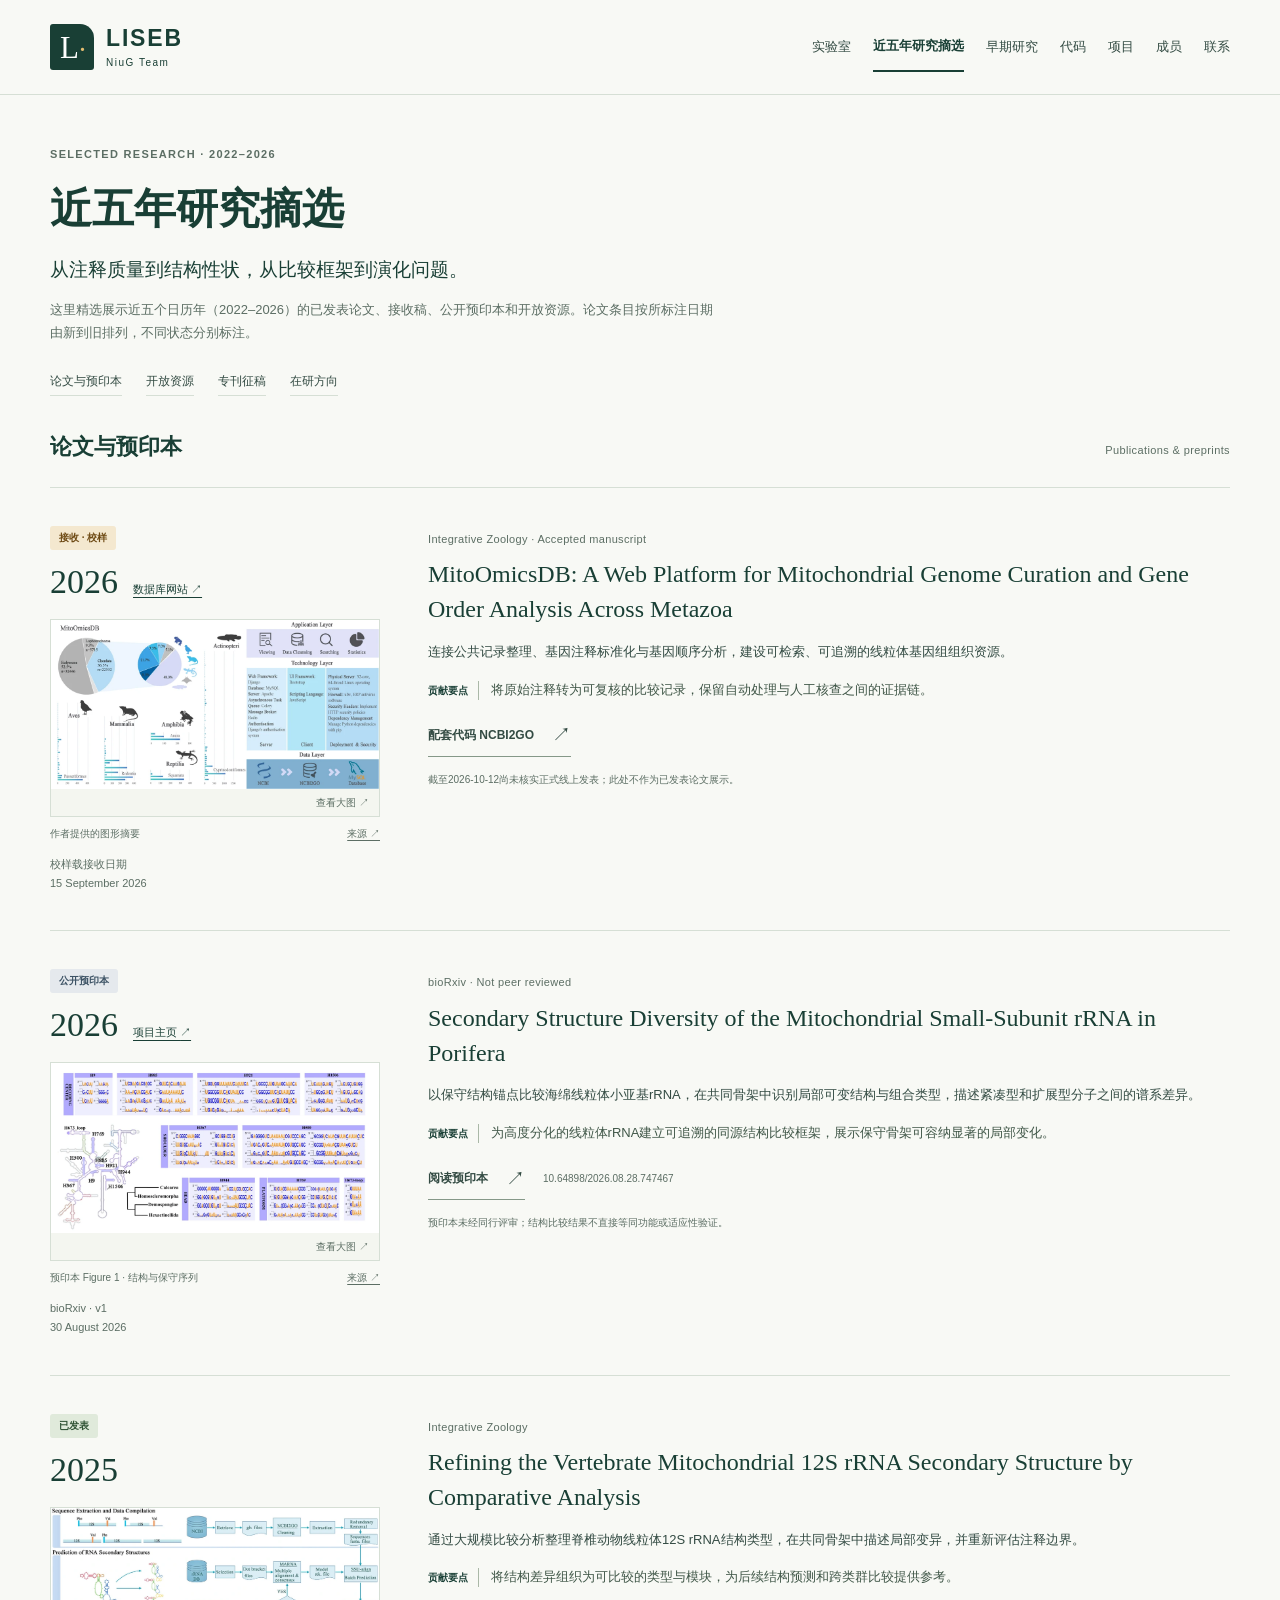
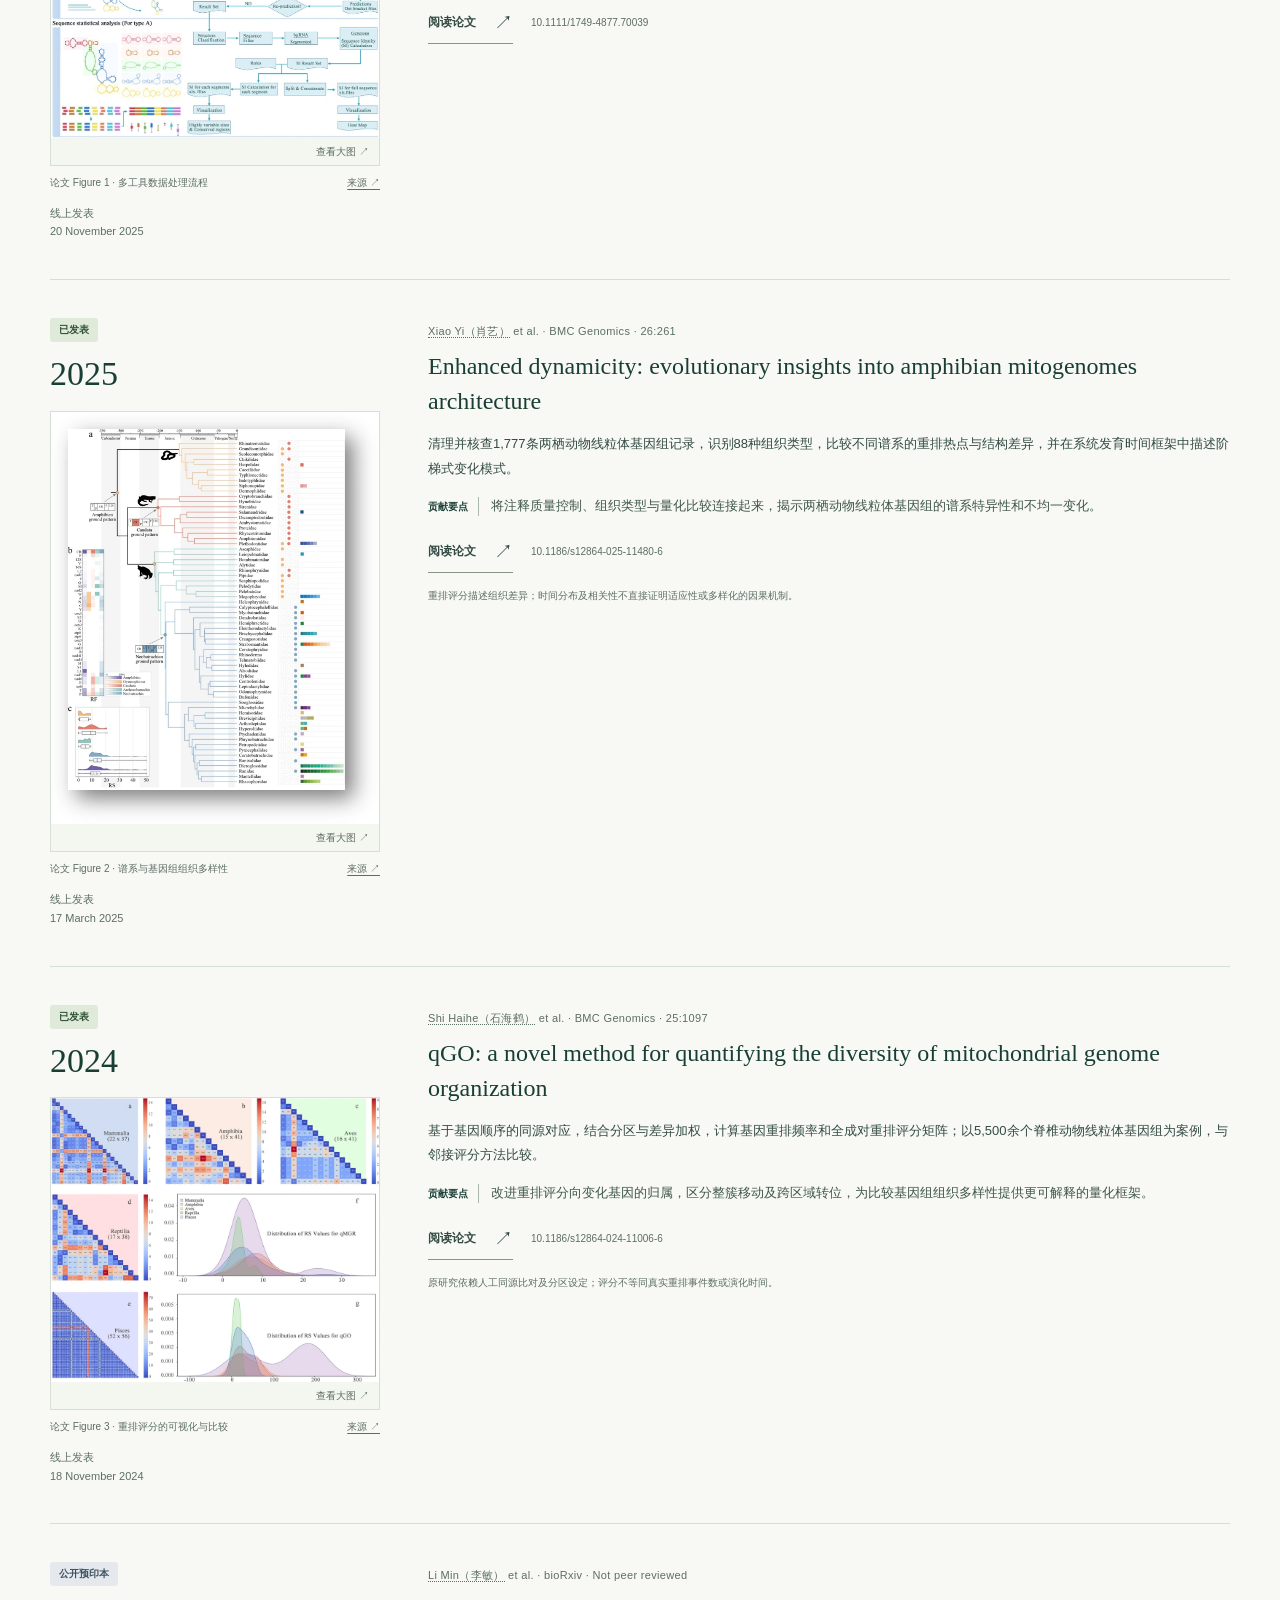
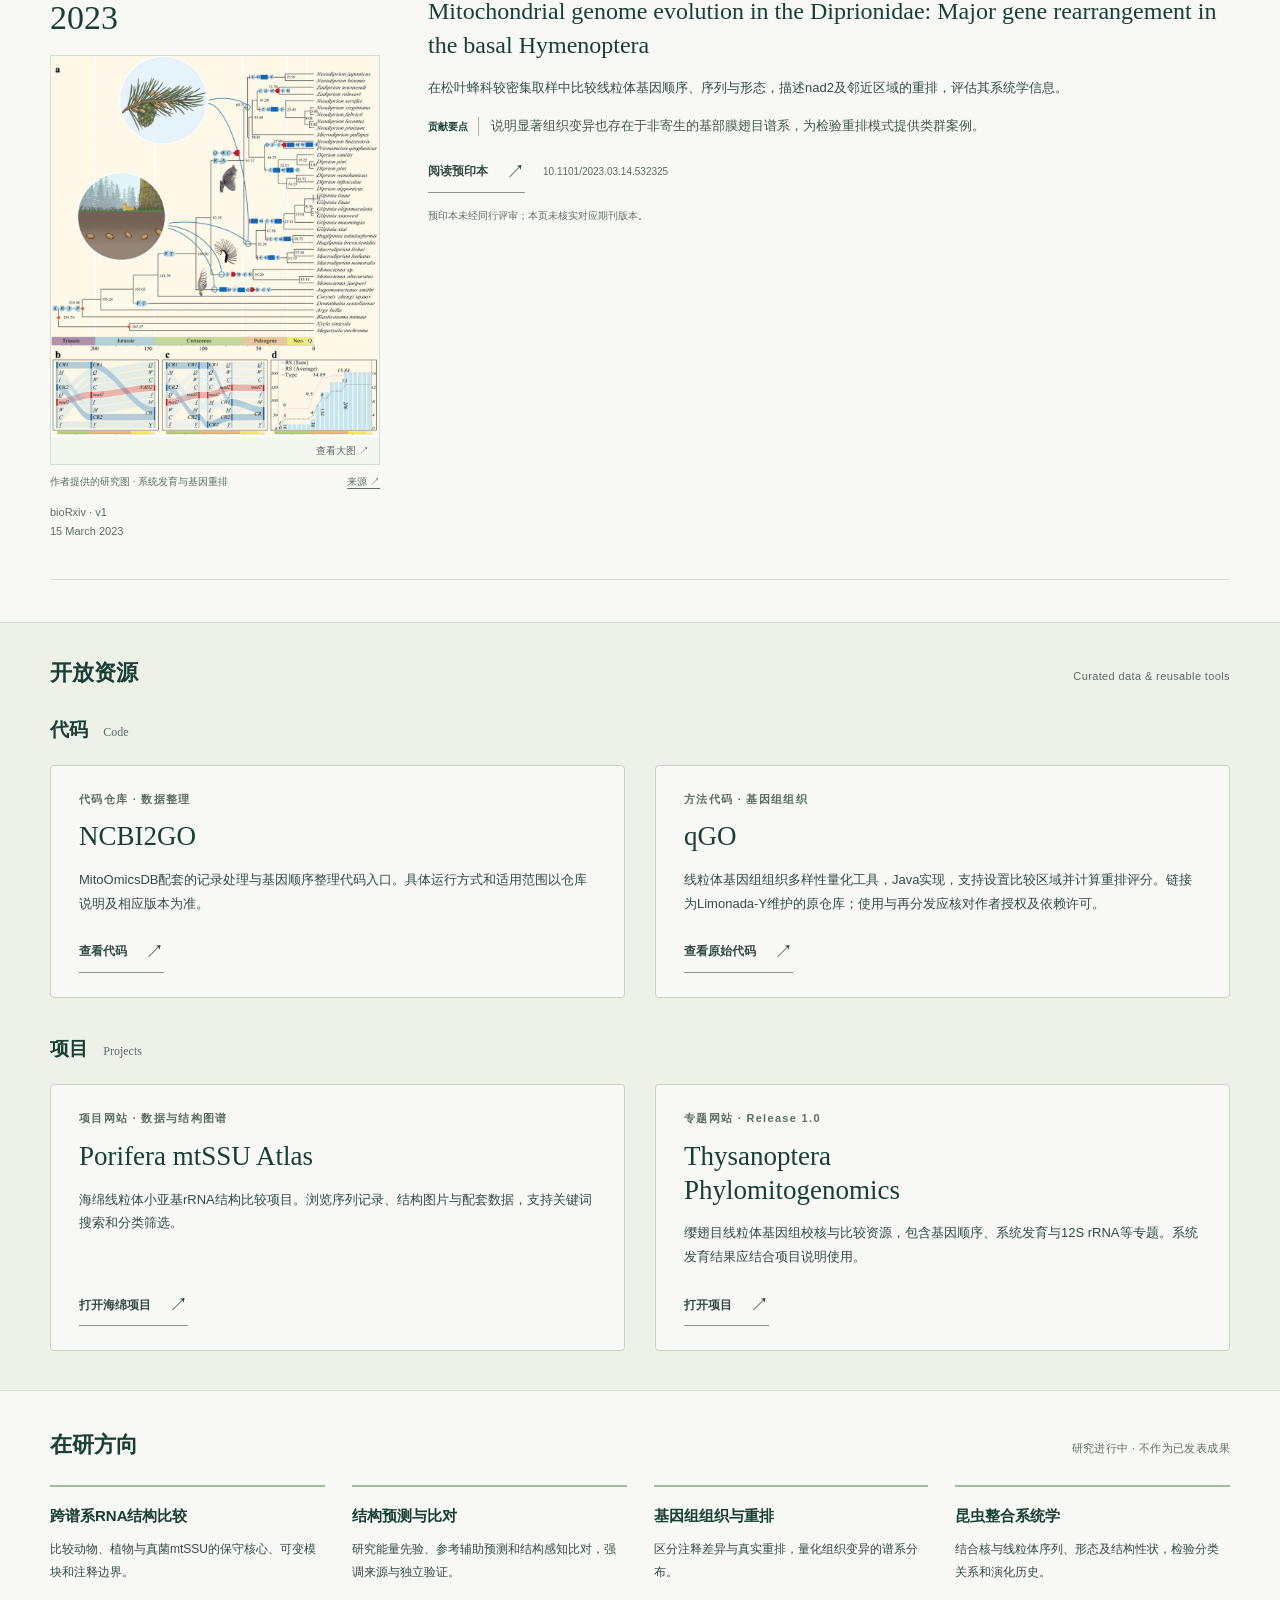
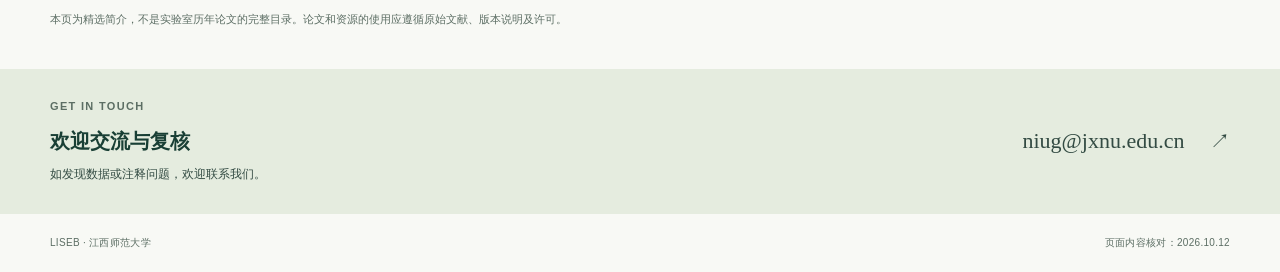
==== achievements.html @ 1c7922bb "Update Diprionidae figure, Du portrait padding and He Huimin graduation honors" ====
<!doctype html>
<html lang="zh-CN">
<head>
  <meta charset="utf-8">
  <meta name="viewport" content="width=device-width, initial-scale=1">
  <meta name="description" content="LISEB精选近五年研究摘选与资源：MitoOmicsDB、海绵与脊椎动物RNA结构、两栖动物基因组组织、qGO重排量化方法及松叶蜂科研究。">
  <meta name="theme-color" content="#193f35">
  <title>近五年研究摘选 · LISEB</title>
  <link rel="icon" href="favicon.svg" type="image/svg+xml">
  <link rel="stylesheet" href="styles.css"><link rel="stylesheet" href="site_updates.css">
<link rel="stylesheet" href="recent_visuals.css"></head>
<body>
  <a class="skip-link" href="#main">跳至主要内容</a>
  <header class="site-header">
    <div class="container header-inner">
      <a class="brand" href="https://mitoooool.github.io/" aria-label="LISEB 实验室首页"><span class="brand-mark" aria-hidden="true">L<span>·</span></span><span class="brand-text">LISEB<span>NiuG Team</span></span></a>
      <nav class="primary-nav" aria-label="主导航"><a href="index.html">实验室</a><a href="achievements.html" aria-current="page">近五年研究摘选</a><a href="heritage.html">早期研究</a><a href="achievements.html#code">代码</a><a href="achievements.html#projects">项目</a><a href="members.html">成员</a><a href="index.html#contact" class="nav-contact">联系</a></nav>
    </div>
  </header>
  <main id="main">
    <section class="page-intro container" aria-labelledby="page-title">
      <p class="eyebrow" lang="en">SELECTED RESEARCH · 2022–2026</p>
      <h1 id="page-title">近五年研究摘选</h1>
      <p class="page-lead">从注释质量到结构性状，从比较框架到演化问题。</p>
      <p class="page-description">这里精选展示近五个日历年（2022–2026）的已发表论文、接收稿、公开预印本和开放资源。论文条目按所标注日期由新到旧排列，不同状态分别标注。</p>
      <nav class="section-nav" aria-label="成果页分区"><a href="#papers">论文与预印本</a><a href="#resources">开放资源</a><a href="https://mitoooool.github.io/#special-issue">专刊征稿</a><a href="#ongoing">在研方向</a></nav>
    </section>

    <section class="container papers-section" id="papers" aria-labelledby="papers-title">
      <div class="section-heading"><h2 id="papers-title">论文与预印本</h2><p lang="en">Publications &amp; preprints</p></div>

      <article class="publication" aria-labelledby="pub-mitoomics" data-date="2026-09-15">
        <div class="publication-status"><span class="badge accepted">接收 · 校样</span><div class="pub-year-project"><span class="pub-year">2026</span><a class="pub-project-link" href="https://www.mitoooool.com/db/" target="_blank" rel="noopener noreferrer">数据库网站 ↗</a></div><figure class="research-graphic"><a class="graphic-open" href="research-figures/mitoomics-full.webp" target="_blank" rel="noopener noreferrer" aria-label="放大：MitoOmicsDB的数据组成及应用、技术、数据层架构"><img src="research-figures/mitoomics.webp" alt="MitoOmicsDB的数据组成及应用、技术、数据层架构" loading="lazy"><span class="graphic-enlarge">查看大图 ↗</span></a><figcaption>作者提供的图形摘要<a href="https://www.mitoooool.com/db/" target="_blank" rel="noopener noreferrer">来源 ↗</a></figcaption></figure><span class="status-detail">校样载接收日期<br>15 September 2026</span></div><div class="publication-body"><p class="journal" lang="en">Integrative Zoology · Accepted manuscript</p><h3 id="pub-mitoomics" lang="en">MitoOmicsDB: A Web Platform for Mitochondrial Genome Curation and Gene Order Analysis Across Metazoa</h3><p>连接公共记录整理、基因注释标准化与基因顺序分析，建设可检索、可追溯的线粒体基因组组织资源。</p><p class="contribution"><span>贡献要点</span> 将原始注释转为可复核的比较记录，保留自动处理与人工核查之间的证据链。</p><a class="text-link" href="https://github.com/Mitoooool/NCBI2GO" target="_blank" rel="noopener noreferrer">配套代码 NCBI2GO <span aria-hidden="true">↗</span><span class="sr-only">（在新标签页打开）</span></a><p class="status-note">截至2026-10-12尚未核实正式线上发表；此处不作为已发表论文展示。</p></div>
      </article>

      <article class="publication" aria-labelledby="pub-porifera" data-date="2026-08-30">
        <div class="publication-status"><span class="badge preprint">公开预印本</span><div class="pub-year-project"><span class="pub-year">2026</span><a class="pub-project-link" href="https://mitoooool.github.io/porifera-mtssu-atlas/" target="_blank" rel="noopener noreferrer">项目主页 <span aria-hidden="true">↗</span></a></div><figure class="research-graphic"><a class="graphic-open" href="research-figures/porifera-full.webp" target="_blank" rel="noopener noreferrer" aria-label="放大：海绵mtSSU结构骨架、同源螺旋及不同纲的保守序列"><img src="research-figures/porifera.webp" alt="海绵mtSSU结构骨架、同源螺旋及不同纲的保守序列" loading="lazy"><span class="graphic-enlarge">查看大图 ↗</span></a><figcaption>预印本 Figure 1 · 结构与保守序列<a href="https://doi.org/10.64898/2026.08.28.747467" target="_blank" rel="noopener noreferrer">来源 ↗</a></figcaption></figure><span class="status-detail">bioRxiv · v1<br><time datetime="2026-08-30">30 August 2026</time></span></div><div class="publication-body"><p class="journal" lang="en">bioRxiv · Not peer reviewed</p><h3 id="pub-porifera" lang="en">Secondary Structure Diversity of the Mitochondrial Small-Subunit rRNA in Porifera</h3><p>以保守结构锚点比较海绵线粒体小亚基rRNA，在共同骨架中识别局部可变结构与组合类型，描述紧凑型和扩展型分子之间的谱系差异。</p><p class="contribution"><span>贡献要点</span> 为高度分化的线粒体rRNA建立可追溯的同源结构比较框架，展示保守骨架可容纳显著的局部变化。</p><a class="text-link" href="https://doi.org/10.64898/2026.08.28.747467" target="_blank" rel="noopener noreferrer">阅读预印本 <span aria-hidden="true">↗</span><span class="sr-only">（在新标签页打开）</span></a><span class="doi">10.64898/2026.08.28.747467</span><p class="status-note">预印本未经同行评审；结构比较结果不直接等同功能或适应性验证。</p></div>
      </article>

      <article class="publication" aria-labelledby="pub-vertebrate" data-date="2025-11-20">
        <div class="publication-status"><span class="badge published">已发表</span><span class="pub-year">2025</span><figure class="research-graphic"><a class="graphic-open" href="research-figures/vertebrate-workflow-full.webp" target="_blank" rel="noopener noreferrer" aria-label="放大：Refining Figure 1原文流程图，包含序列提取、RNA二级结构预测及序列统计分析三个阶段"><img src="research-figures/vertebrate-workflow.webp" alt="Refining Figure 1原文流程图，包含序列提取、RNA二级结构预测及序列统计分析三个阶段" loading="lazy"><span class="graphic-enlarge">查看大图 ↗</span></a><figcaption>论文 Figure 1 · 多工具数据处理流程<a href="https://doi.org/10.1111/1749-4877.70039" target="_blank" rel="noopener noreferrer">来源 ↗</a></figcaption></figure><span class="status-detail">线上发表<br>20 November 2025</span></div><div class="publication-body"><p class="journal" lang="en">Integrative Zoology</p><h3 id="pub-vertebrate" lang="en">Refining the Vertebrate Mitochondrial 12S rRNA Secondary Structure by Comparative Analysis</h3><p>通过大规模比较分析整理脊椎动物线粒体12S rRNA结构类型，在共同骨架中描述局部变异，并重新评估注释边界。</p><p class="contribution"><span>贡献要点</span> 将结构差异组织为可比较的类型与模块，为后续结构预测和跨类群比较提供参考。</p><a class="text-link" href="https://doi.org/10.1111/1749-4877.70039" target="_blank" rel="noopener noreferrer">阅读论文 <span aria-hidden="true">↗</span><span class="sr-only">（在新标签页打开）</span></a><span class="doi">10.1111/1749-4877.70039</span></div>
      </article>

      <article class="publication" aria-labelledby="pub-amphibian" data-date="2025-03-17">
        <div class="publication-status"><span class="badge published">已发表</span><span class="pub-year">2025</span><figure class="research-graphic"><a class="graphic-open" href="research-figures/amphibian-figure2-full.webp" target="_blank" rel="noopener noreferrer" aria-label="放大：两栖动物谱系、基因组组织类型及重排频率和评分，包含Figure 2的a、b、c三个分图"><img src="research-figures/amphibian-figure2.webp" alt="两栖动物谱系、基因组组织类型及重排频率和评分，包含Figure 2的a、b、c三个分图" loading="lazy"><span class="graphic-enlarge">查看大图 ↗</span></a><figcaption>论文 Figure 2 · 谱系与基因组组织多样性<a href="https://doi.org/10.1186/s12864-025-11480-6" target="_blank" rel="noopener noreferrer">来源 ↗</a></figcaption></figure><span class="status-detail">线上发表<br><time datetime="2025-03-17">17 March 2025</time></span></div><div class="publication-body"><p class="journal" lang="en"><a class="author-link" href="members.html#member-m016">Xiao Yi（肖艺）</a> et al. · BMC Genomics · 26:261</p><h3 id="pub-amphibian" lang="en">Enhanced dynamicity: evolutionary insights into amphibian mitogenomes architecture</h3><p>清理并核查1,777条两栖动物线粒体基因组记录，识别88种组织类型，比较不同谱系的重排热点与结构差异，并在系统发育时间框架中描述阶梯式变化模式。</p><p class="contribution"><span>贡献要点</span> 将注释质量控制、组织类型与量化比较连接起来，揭示两栖动物线粒体基因组的谱系特异性和不均一变化。</p><a class="text-link" href="https://doi.org/10.1186/s12864-025-11480-6" target="_blank" rel="noopener noreferrer">阅读论文 <span aria-hidden="true">↗</span><span class="sr-only">（在新标签页打开）</span></a><span class="doi">10.1186/s12864-025-11480-6</span><p class="status-note">重排评分描述组织差异；时间分布及相关性不直接证明适应性或多样化的因果机制。</p></div>
      </article>

      <article class="publication" aria-labelledby="pub-qgo" data-date="2024-11-18">
        <div class="publication-status"><span class="badge published">已发表</span><span class="pub-year">2024</span><figure class="research-graphic"><a class="graphic-open" href="research-figures/qgo-figure3-full.webp" target="_blank" rel="noopener noreferrer" aria-label="放大：qGO Figure 3：五组脊椎动物的重排评分矩阵及qMGR、qGO评分分布比较"><img src="research-figures/qgo-figure3.webp" alt="qGO Figure 3：五组脊椎动物的重排评分矩阵及qMGR、qGO评分分布比较" loading="lazy"><span class="graphic-enlarge">查看大图 ↗</span></a><figcaption>论文 Figure 3 · 重排评分的可视化与比较<a href="https://doi.org/10.1186/s12864-024-11006-6" target="_blank" rel="noopener noreferrer">来源 ↗</a></figcaption></figure><span class="status-detail">线上发表<br><time datetime="2024-11-18">18 November 2024</time></span></div><div class="publication-body"><p class="journal" lang="en"><a class="author-link" href="members.html#member-a005">Shi Haihe（石海鹤）</a> et al. · BMC Genomics · 25:1097</p><h3 id="pub-qgo" lang="en">qGO: a novel method for quantifying the diversity of mitochondrial genome organization</h3><p>基于基因顺序的同源对应，结合分区与差异加权，计算基因重排频率和全成对重排评分矩阵；以5,500余个脊椎动物线粒体基因组为案例，与邻接评分方法比较。</p><p class="contribution"><span>贡献要点</span> 改进重排评分向变化基因的归属，区分整簇移动及跨区域转位，为比较基因组组织多样性提供更可解释的量化框架。</p><a class="text-link" href="https://doi.org/10.1186/s12864-024-11006-6" target="_blank" rel="noopener noreferrer">阅读论文 <span aria-hidden="true">↗</span><span class="sr-only">（在新标签页打开）</span></a><span class="doi">10.1186/s12864-024-11006-6</span><p class="status-note">原研究依赖人工同源比对及分区设定；评分不等同真实重排事件数或演化时间。</p></div>
      </article>

      <article class="publication" aria-labelledby="pub-diprionidae" data-date="2023-03-15">
        <div class="publication-status"><span class="badge preprint">公开预印本</span><span class="pub-year">2023</span><figure class="research-graphic"><a class="graphic-open" href="research-figures/diprionidae-research-full.webp" target="_blank" rel="noopener noreferrer" aria-label="放大：松叶蜂科系统发育时间树、生活史示意、基因组织变化及重排评分，包含a至d四个分图"><img src="research-figures/diprionidae-research.webp" alt="松叶蜂科系统发育时间树、生活史示意、基因组织变化及重排评分，包含a至d四个分图" loading="lazy"><span class="graphic-enlarge">查看大图 ↗</span></a><figcaption>作者提供的研究图 · 系统发育与基因重排<a href="https://doi.org/10.1101/2023.03.14.532325" target="_blank" rel="noopener noreferrer">来源 ↗</a></figcaption></figure><span class="status-detail">bioRxiv · v1<br>15 March 2023</span></div><div class="publication-body"><p class="journal" lang="en"><a class="author-link" href="members.html#member-m010">Li Min（李敏）</a> et al. · bioRxiv · Not peer reviewed</p><h3 id="pub-diprionidae" lang="en">Mitochondrial genome evolution in the Diprionidae: Major gene rearrangement in the basal Hymenoptera</h3><p>在松叶蜂科较密集取样中比较线粒体基因顺序、序列与形态，描述nad2及邻近区域的重排，评估其系统学信息。</p><p class="contribution"><span>贡献要点</span> 说明显著组织变异也存在于非寄生的基部膜翅目谱系，为检验重排模式提供类群案例。</p><a class="text-link" href="https://doi.org/10.1101/2023.03.14.532325" target="_blank" rel="noopener noreferrer">阅读预印本 <span aria-hidden="true">↗</span><span class="sr-only">（在新标签页打开）</span></a><span class="doi">10.1101/2023.03.14.532325</span><p class="status-note">预印本未经同行评审；本页未核实对应期刊版本。</p></div>
      </article>
    </section>

    <section class="resources-section" id="resources" aria-labelledby="resources-title">
      <div class="container">
        <div class="section-heading"><h2 id="resources-title">开放资源</h2><p lang="en">Curated data &amp; reusable tools</p></div>
        <section class="resource-group" id="code" aria-labelledby="code-title">
          <h3 class="resource-group-title" id="code-title">代码 <span lang="en">Code</span></h3>
          <div class="resource-grid">
          <article class="resource-card"><p class="eyebrow">代码仓库 · 数据整理</p><h3 lang="en">NCBI2GO</h3><p>MitoOmicsDB配套的记录处理与基因顺序整理代码入口。具体运行方式和适用范围以仓库说明及相应版本为准。</p><a class="text-link" href="https://github.com/Mitoooool/NCBI2GO" target="_blank" rel="noopener noreferrer">查看代码 <span aria-hidden="true">↗</span><span class="sr-only">（在新标签页打开）</span></a></article>
          <article class="resource-card"><p class="eyebrow">方法代码 · 基因组组织</p><h3 lang="en">qGO</h3><p>线粒体基因组组织多样性量化工具，Java实现，支持设置比较区域并计算重排评分。链接为Limonada-Y维护的原仓库；使用与再分发应核对作者授权及依赖许可。</p><a class="text-link" href="https://github.com/Limonada-Y/qGO" target="_blank" rel="noopener noreferrer">查看原始代码 <span aria-hidden="true">↗</span><span class="sr-only">（在新标签页打开）</span></a></article>
          </div>
        </section>
        <section class="resource-group" id="projects" aria-labelledby="projects-title">
          <h3 class="resource-group-title" id="projects-title">项目 <span lang="en">Projects</span></h3>
          <div class="resource-grid">
            <article class="resource-card" id="resource-porifera"><p class="eyebrow">项目网站 · 数据与结构图谱</p><h3 lang="en">Porifera mtSSU Atlas</h3><p>海绵线粒体小亚基rRNA结构比较项目。浏览序列记录、结构图片与配套数据，支持关键词搜索和分类筛选。</p><a class="text-link" href="https://mitoooool.github.io/porifera-mtssu-atlas/" target="_blank" rel="noopener noreferrer">打开海绵项目 <span aria-hidden="true">↗</span><span class="sr-only">（在新标签页打开）</span></a></article>
          <article class="resource-card"><p class="eyebrow">专题网站 · Release 1.0</p><h3 lang="en">Thysanoptera<br>Phylomitogenomics</h3><p>缨翅目线粒体基因组校核与比较资源，包含基因顺序、系统发育与12S rRNA等专题。系统发育结果应结合项目说明使用。</p><a class="text-link" href="https://mitoooool.github.io/thysanoptera-phylomitogenomics/" target="_blank" rel="noopener noreferrer">打开项目 <span aria-hidden="true">↗</span><span class="sr-only">（在新标签页打开）</span></a></article>
          </div>
        </section>
      </div>
    </section>

    <section class="container ongoing-section" id="ongoing" aria-labelledby="ongoing-title">
      <div class="section-heading"><h2 id="ongoing-title">在研方向</h2><p>研究进行中 · 不作为已发表成果</p></div>
      <div class="ongoing-grid">
        <article><h3>跨谱系RNA结构比较</h3><p>比较动物、植物与真菌mtSSU的保守核心、可变模块和注释边界。</p></article>
        <article><h3>结构预测与比对</h3><p>研究能量先验、参考辅助预测和结构感知比对，强调来源与独立验证。</p></article>
        <article><h3>基因组组织与重排</h3><p>区分注释差异与真实重排，量化组织变异的谱系分布。</p></article>
        <article><h3>昆虫整合系统学</h3><p>结合核与线粒体序列、形态及结构性状，检验分类关系和演化历史。</p></article>
      </div>
      <p class="scope-note">本页为精选简介，不是实验室历年论文的完整目录。论文和资源的使用应遵循原始文献、版本说明及许可。</p>
    </section>
    <section class="contact-section"><div class="container contact-inner"><div><p class="eyebrow" lang="en">GET IN TOUCH</p><h2>欢迎交流与复核</h2><p>如发现数据或注释问题，欢迎联系我们。</p></div><a href="mailto:niug@jxnu.edu.cn" class="email-link">niug@jxnu.edu.cn <span aria-hidden="true">↗</span></a></div></section>
  </main>
  <footer class="site-footer"><div class="container footer-inner"><span><a href="https://mitoooool.github.io/">LISEB · 江西师范大学</a></span><span>页面内容核对：<time datetime="2026-10-12">2026.10.12</time></span></div></footer>
</body>
</html>
---- styles.css ----
:root {
  --paper: #f8f9f5;
  --white: #ffffff;
  --ink: #193f35;
  --text: #334b43;
  --muted: #5c6e64;
  --line: #d6dfd5;
  --soft: #edf1e8;
  --accent: #e4bd70;
  --serif: Georgia, "Times New Roman", serif;
  --sans: -apple-system, BlinkMacSystemFont, "Segoe UI", "Microsoft YaHei", "PingFang SC", sans-serif;
}
* { box-sizing: border-box; }
html { scroll-behavior: smooth; scroll-padding-top: 24px; }
body { margin: 0; background: var(--paper); color: var(--text); font: 16px/1.8 var(--sans); -webkit-font-smoothing: antialiased; }
a { color: inherit; text-underline-offset: 5px; }
a:hover { color: #27694f; }
a:focus-visible { outline: 3px solid #ab7121; outline-offset: 6px; border-radius: 2px; }
h1, h2, h3, p { margin: 0; }
h1, h2, h3 { color: var(--ink); }
.container { width: min(1180px, calc(100% - 96px)); margin-inline: auto; }
.sr-only { position: absolute; width: 1px; height: 1px; overflow: hidden; clip: rect(0,0,0,0); white-space: nowrap; }
.skip-link { position: fixed; top: 12px; left: 12px; transform: translateY(-160%); z-index: 10; padding: 10px 18px; background: var(--ink); color: white; }
.skip-link:focus { transform: none; }
.site-header { background: var(--paper); border-bottom: 1px solid var(--line); }
.header-inner { min-height: 94px; display: flex; justify-content: space-between; align-items: center; gap: 24px; }
.brand { display: inline-flex; align-items: center; gap: 12px; text-decoration: none; }
.brand-mark { display: grid; place-content: center; position: relative; width: 44px; height: 46px; background: var(--ink); color: white; border-radius: 3px 14px 3px 3px; font: 31px/1 var(--serif); padding-right: 5px; }
.brand-mark span { position: absolute; right: 8px; bottom: 6px; color: var(--accent); font-size: 28px; }
.brand-text { font-size: 23px; line-height: 1.1; font-weight: 700; letter-spacing: .08em; color: var(--ink); }
.brand-text > span { display: block; margin-top: 6px; font-size: 10px; font-weight: 500; letter-spacing: .15em; }
.site-header nav { display: flex; align-items: center; gap: 32px; }
.site-header nav a { font-size: 14px; text-decoration: none; padding-block: 12px; }
.site-header nav a[aria-current] { border-bottom: 2px solid var(--ink); color: var(--ink); font-weight: 650; }
.site-header nav a span { margin-left: 7px; font-size: 11px; color: var(--muted); font-weight: 400; }
.site-header .nav-contact { border: 1px solid var(--line); padding: 7px 18px; border-radius: 3px; }
.hero { display: grid; grid-template-columns: 1.45fr 1fr; align-items: start; gap: 64px; padding-block: 60px 64px; }
.eyebrow { color: var(--muted); font-size: 11px; font-weight: 600; letter-spacing: .12em; line-height: 1.7; }
.dot { display: inline-block; width: 6px; height: 6px; border-radius: 50%; background: #497557; vertical-align: 2px; margin-right: 8px; }
.lab-name { color: var(--ink); margin-top: 22px; margin-bottom: 15px; font-size: 16px; letter-spacing: .06em; }
.hero h1 { font-size: clamp(32px, 3.15vw, 48px); font-weight: 650; line-height: 1.5; letter-spacing: -.025em; }
.english-name { font: 16px/1.6 var(--serif); margin-top: 15px; color: var(--muted); }
.intro { font-size: 15px; line-height: 1.95; max-width: 650px; margin-top: 23px; }
.button { display: inline-flex; justify-content: space-between; align-items: center; gap: 32px; padding: 12px 20px; margin-top: 28px; background: var(--ink); color: white; border-radius: 3px; text-decoration: none; font-size: 13px; }
.button:hover { background: #2d5b45; color: white; }
.button span { font-size: 20px; }
.research-note { padding: 29px 32px 18px; background: var(--ink); color: #e6ede4; border-radius: 4px 40px 4px 4px; position: relative; overflow: hidden; }
.research-note::after { content: ""; position: absolute; width: 160px; height: 160px; border: 1px solid #365c4d; border-radius: 50%; right: -75px; top: 63px; pointer-events: none; }
.note-top { display: flex; justify-content: space-between; font-size: 10px; letter-spacing: .12em; color: #c2d4c4; }
.note-statement { font-size: 30px; line-height: 1.6; margin-top: 24px; letter-spacing: .025em; font-weight: 500; }
.note-english { font: italic 16px/1.7 var(--serif); color: #cfdbc9; margin-top: 14px; }
.approach-list { list-style: none; padding: 0; margin: 24px 0 0; }
.approach-list li { border-top: 1px solid #47675b; display: flex; align-items: center; gap: 18px; padding-block: 14px; }
.step-no { color: var(--accent); font: 17px var(--serif); }
.approach-list strong { font-size: 13px; font-weight: 500; }
.approach-list div > span { display: block; color: #c2d4c4; font-size: 10px; letter-spacing: .025em; }
.focus-section { padding-block: 34px 24px; border-block: 1px solid var(--line); background: var(--soft); }
.section-heading { display: flex; justify-content: space-between; align-items: baseline; gap: 18px; margin-bottom: 24px; }
.section-heading h2 { font-size: 22px; line-height: 1.4; font-weight: 650; }
.section-heading > p { font-size: 11px; color: var(--muted); letter-spacing: .035em; }
.focus-grid { display: grid; grid-template-columns: repeat(4, 1fr); gap: 28px; }
.focus-card { padding-top: 6px; }
.card-index { color: var(--muted); font: 14px var(--serif); }
.focus-card h3 { font-size: 18px; font-weight: 600; margin-top: 13px; margin-bottom: 10px; }
.focus-card p { font-size: 13px; line-height: 1.9; max-width: 250px; }
.card-caption { display: block; font: italic 12px var(--serif); color: var(--muted); margin-top: 16px; }
.scope-note { color: var(--muted); font-size: 11px; margin-top: 25px; line-height: 1.9; }
.resource-strip { display: flex; justify-content: space-between; align-items: center; gap: 32px; padding-block: 36px; }
.resource-strip h2 { font: 25px/1.4 var(--serif); margin-top: 9px; }
.resource-strip p:not(.eyebrow) { font-size: 13px; margin-top: 7px; }
.text-link { display: inline-flex; align-items: center; gap: 18px; text-decoration: none; font-size: 12px; font-weight: 650; border-bottom: 1px solid #859888; padding-bottom: 3px; white-space: nowrap; }
.text-link span[aria-hidden] { font-size: 19px; font-weight: 400; }
.contact-section { background: #e5ecdf; padding-block: 28px; }
.contact-inner { display: flex; justify-content: space-between; align-items: center; gap: 30px; }
.contact-inner h2 { font-size: 20px; font-weight: 600; margin-block: 8px 5px; }
.contact-inner p:not(.eyebrow) { font-size: 12px; }
.email-link { font: 22px var(--serif); text-decoration: none; white-space: nowrap; }
.email-link span { margin-left: 20px; font-family: var(--sans); font-size: 20px; }
.site-footer { padding-block: 20px; }
.footer-inner { display: flex; justify-content: space-between; gap: 24px; color: var(--muted); font-size: 10px; letter-spacing: .03em; }
.footer-inner a { text-decoration: none; }
.page-intro { padding-block: 50px 36px; }
.page-intro h1 { margin-top: 13px; font-size: 42px; line-height: 1.5; font-weight: 650; }
.page-lead { font-size: 19px; margin-top: 13px; color: var(--ink); }
.page-description { font-size: 13px; max-width: 670px; color: var(--muted); margin-top: 11px; }
.section-nav { display: flex; flex-wrap: wrap; gap: 12px 24px; margin-top: 26px; font-size: 12px; }
.section-nav a { text-decoration: none; border-bottom: 1px solid var(--line); padding-bottom: 3px; }
.papers-section { padding-bottom: 42px; }
.publication { display: grid; grid-template-columns: 152px 1fr; gap: 38px; padding-block: 30px; border-top: 1px solid var(--line); }
.publication:last-child { border-bottom: 1px solid var(--line); }
.publication-status { display: flex; flex-direction: column; align-items: flex-start; gap: 12px; }
.badge { padding: 3px 9px; border-radius: 3px; font-size: 10px; line-height: 1.8; font-weight: 600; }
.published { background: #e0eadb; color: #305335; }
.accepted { background: #f4e8cf; color: #6d4913; }
.preprint { background: #e5e9ed; color: #3c5264; }
.pub-year { font: 31px/1 var(--serif); color: var(--ink); }
.status-detail { color: var(--muted); font-size: 10px; line-height: 1.9; }
.journal { color: var(--muted); font-size: 11px; letter-spacing: .03em; margin-bottom: 8px; }
.publication-body h3 { font: 25px/1.35 var(--serif); max-width: 840px; }
.publication-body > p:not(.journal) { font-size: 13px; margin-top: 13px; line-height: 1.9; }
.publication-body .contribution { color: #405748; }
.contribution > span { font-size: 10px; display: inline-block; border-right: 1px solid #aab8a7; padding-right: 10px; margin-right: 8px; font-weight: 650; color: var(--ink); }
.publication-body .text-link { margin-top: 16px; }
.doi { font-size: 10px; color: var(--muted); display: inline-block; margin-left: 18px; overflow-wrap: anywhere; }
.publication-body > .status-note { font-size: 10px !important; color: var(--muted); margin-top: 12px; }
.resources-section { background: var(--soft); border-block: 1px solid var(--line); padding-block: 35px 39px; }
.resource-grid { display: grid; grid-template-columns: 1fr 1fr; gap: 30px; }
.resource-card { padding: 24px 28px; border: 1px solid #c8d4c4; border-radius: 4px; display: flex; flex-direction: column; align-items: flex-start; background: var(--paper); }
.resource-card h3 { font: 27px/1.25 var(--serif); margin-top: 12px; }
.resource-card > p:not(.eyebrow) { font-size: 13px; margin-block: 14px 20px; flex: 1; }
.ongoing-section { padding-block: 39px; }
.ongoing-grid { display: grid; grid-template-columns: repeat(4,1fr); gap: 27px; }
.ongoing-grid article { border-top: 2px solid #a5b99e; padding-top: 15px; }
.ongoing-grid h3 { font-size: 15px; font-weight: 600; }
.ongoing-grid p { font-size: 12px; margin-top: 9px; line-height: 1.9; }
.special-issue { display: grid; grid-template-columns: 1fr 225px; gap: 44px; padding-block: 34px 38px; border-top: 1px solid var(--line); }
.special-issue h2 { font-size: 23px; line-height: 1.5; margin-top: 10px; font-weight: 600; }
.issue-english-title { font: 18px/1.5 var(--serif); color: var(--ink); margin-top: 8px; max-width: 760px; }
.issue-copy > p:not(.eyebrow):not(.issue-english-title) { font-size: 13px; line-height: 1.9; margin-top: 14px; }
.issue-copy > .issue-deadline { color: var(--muted); font-size: 11px !important; }
.issue-actions { display: flex; flex-direction: column; align-items: flex-start; justify-content: center; }
.issue-actions .button { margin-block: 18px 14px; }
.issue-actions > p { font-size: 11px; color: var(--muted); line-height: 1.9; margin-top: 14px; }
@media (max-width: 1050px) {
  .container { width: calc(100% - 64px); }
  .hero { gap: 32px; grid-template-columns: 1.3fr 1fr; }
  .hero h1 { font-size: 35px; }
  .research-note { padding-inline: 25px; }
  .note-statement { font-size: 27px; }
  .focus-grid, .ongoing-grid { gap: 22px; }
  .focus-card h3 { font-size: 16px; }
}
@media (max-width: 800px) {
  .hero { grid-template-columns: 1fr; gap: 35px; padding-block: 40px; }
  .hero h1 { font-size: 40px; }
  .research-note { padding: 26px 30px; }
  .research-note .note-statement { font-size: 27px; }
  .note-english { margin-top: 12px; }
  .focus-grid, .ongoing-grid { grid-template-columns: 1fr 1fr; gap: 25px 32px; }
  .section-heading { flex-wrap: wrap; gap: 8px; }
  .publication { grid-template-columns: 115px 1fr; gap: 22px; }
  .publication-body h3 { font-size: 22px; }
  .resource-strip { align-items: flex-start; flex-direction: column; gap: 20px; }
  .contact-inner { align-items: flex-start; flex-direction: column; gap: 20px; }
  .email-link { font-size: 21px; }
  .special-issue { grid-template-columns: 1fr; gap: 22px; }
  .issue-actions { display: grid; grid-template-columns: max-content 1fr; align-items: center; gap: 10px 22px; }
  .issue-actions .badge { grid-column: 1 / -1; justify-self: start; }
  .issue-actions .button { margin-block: 4px; }
  .issue-actions .text-link { justify-self: start; }
  .issue-actions > p { grid-column: 1 / -1; margin-top: 0; }
}
@media (max-width: 520px) {
  .container { width: calc(100% - 40px); }
  .header-inner { min-height: 82px; gap: 12px; }
  .brand-mark { width: 33px; height: 37px; font-size: 25px; }
  .brand-mark span { right: 5px; bottom: 4px; }
  .brand { gap: 8px; }
  .brand-text { font-size: 18px; }
  .brand-text > span { font-size: 8px; }
  .site-header nav { gap: 17px; }
  .site-header nav a { font-size: 12px; }
  .site-header nav a span { display: none; }
  .site-header .nav-contact { display: none; }
  .hero { padding-top: 32px; }
  .lab-name { font-size: 13px; margin-top: 18px; }
  .hero h1 { font-size: 29px; line-height: 1.55; }
  .english-name { font-size: 14px; }
  .intro { font-size: 14px; }
  .research-note { padding: 24px; border-top-right-radius: 30px; }
  .section-heading h2 { font-size: 20px; }
  .section-heading > p { font-size: 10px; }
  .focus-grid { gap: 28px 20px; }
  .focus-card h3 { font-size: 15px; }
  .focus-card p { font-size: 12px; }
  .card-caption { font-size: 11px; line-height: 1.5; }
  .resource-strip h2 { font-size: 23px; overflow-wrap: anywhere; }
  .footer-inner { flex-direction: column; gap: 3px; }
  .page-intro { padding-block: 32px; }
  .page-intro h1 { font-size: 34px; }
  .page-lead { font-size: 17px; }
  .section-nav { gap: 18px; }
  .publication { grid-template-columns: 1fr; gap: 16px; padding-block: 24px; }
  .publication-status { flex-direction: row; align-items: center; gap: 13px; flex-wrap: wrap; }
  .pub-year { font-size: 23px; }
  .status-detail { font-size: 9px; margin-left: auto; }
  .status-detail br { display: none; }
  .status-detail { max-width: 150px; }
  .publication-body h3 { font-size: 22px; overflow-wrap: anywhere; }
  .doi { display: block; margin-left: 0; margin-top: 7px; }
  .resource-grid { grid-template-columns: 1fr; gap: 18px; }
  .resource-card { padding: 23px; }
  .ongoing-grid { gap: 23px 20px; }
  .ongoing-grid h3 { font-size: 13px; }
  .special-issue h2 { font-size: 20px; }
  .issue-english-title { font-size: 17px; }
  .issue-actions { gap: 10px 16px; }
}
@media (prefers-reduced-motion: reduce) { html { scroll-behavior: auto; } }
@media print {
  body { background: white; font-size: 12px; }
  .container { width: 100%; }
  .site-header nav, .skip-link, .section-nav { display: none; }
  .hero { grid-template-columns: 1fr; }
  .publication, .focus-card, .resource-card { break-inside: avoid; }
  .research-note { background: white; color: #193f35; border: 1px solid #777; }
  .research-note p, .research-note span, .approach-list div > span { color: #193f35; }
}
---- site_updates.css ----
.home-hero{display:block;padding-bottom:38px}.home-hero .intro{max-width:850px}.home-hero .hero-copy{max-width:960px}.entry-section{padding-bottom:48px}.site-entry-grid{display:grid;grid-template-columns:repeat(4,minmax(0,1fr));gap:24px}.site-entry{display:flex;flex-direction:column;padding:23px 21px;border:1px solid var(--line);text-decoration:none;min-height:198px;background:#fffefa}.site-entry:hover{background:var(--soft);border-color:#8da48e}.entry-index{font:italic 17px Georgia,serif;color:var(--muted);margin-bottom:13px}.site-entry h2{font-size:20px;font-weight:600;line-height:1.5}.site-entry p{font-size:13px;color:var(--muted);margin-top:10px;margin-bottom:20px}.entry-action{font-size:12px;margin-top:auto;display:flex;justify-content:space-between;gap:12px;color:var(--ink)}.resource-group+.resource-group{margin-top:34px}.resource-group-title{font-size:19px;font-weight:600;margin:0 0 18px}.resource-group-title span{font:12px Georgia,serif;color:var(--muted);margin-left:10px}.pub-year-project{display:flex;gap:9px;align-items:center;flex-wrap:wrap}.pub-project-link{font-size:11px;color:var(--ink);text-underline-offset:4px;white-space:nowrap}.site-header .primary-nav,.header .primary-nav{display:flex;flex-wrap:wrap;gap:10px 22px;align-items:center}.site-header .primary-nav a,.header .primary-nav a{font-size:13px;white-space:nowrap}.header .primary-nav{justify-content:flex-end}.site-header .primary-nav .nav-contact{border:0;padding:0}.primary-nav .nav-index{font-size:10px;color:var(--muted);margin-right:5px}.site-header .primary-nav a span{margin-left:0}.header .primary-nav a span{margin-left:0}@media(max-width:1050px){.header-inner{flex-wrap:wrap;padding-block:20px;gap:15px}.site-header .primary-nav{width:100%;gap:10px 23px}.header{flex-wrap:wrap;padding-block:20px}.header .primary-nav{width:100%;justify-content:flex-start;gap:10px 20px}.site-entry-grid{grid-template-columns:repeat(2,minmax(0,1fr))}.site-entry{min-height:172px}}@media(max-width:650px){.home-hero{padding-bottom:28px}.site-entry-grid{gap:14px}.site-entry{padding:19px 16px;min-height:190px}.site-entry h2{font-size:17px}.site-entry p{font-size:12px}.site-header .primary-nav,.header .primary-nav{gap:7px 18px}.site-header .primary-nav a,.header .primary-nav a{font-size:12px;padding-block:4px}.primary-nav .nav-index{display:none}.site-header .primary-nav .nav-contact{display:inline}.entry-section{padding-bottom:34px}}@media(max-width:360px){.site-entry-grid{grid-template-columns:1fr}.site-entry{min-height:150px}}@media print{.primary-nav{display:none!important}.site-entry-grid{grid-template-columns:repeat(2,1fr)}.site-entry{break-inside:avoid}}
@media(max-width:650px){.site-header .primary-nav .nav-contact,.header .primary-nav .nav-contact{display:none}}
---- recent_visuals.css ----
.publication{grid-template-columns:minmax(0,330px) minmax(0,1fr);gap:48px;padding-block:38px;align-items:start}
.publication-status{display:flex;flex-direction:column;align-items:flex-start;gap:12px;min-width:0}
.publication-status .pub-year{font-size:34px;line-height:1.2}
.publication-status .pub-year-project{gap:15px;align-items:baseline}
.publication-body{padding-top:3px;min-width:0}
.publication-body .author-link{color:inherit;text-decoration:none;border-bottom:1px dotted currentColor}
.publication-body h3{font-size:24px;line-height:1.45}
.publication-body>p{line-height:1.85}
.research-graphic{width:100%;margin:4px 0 0}
.graphic-open{display:block;position:relative;background:#fff;border:1px solid var(--line);text-decoration:none;overflow:hidden}
.graphic-open img{display:block;width:100%;height:auto;object-fit:contain}
.graphic-enlarge{display:block;text-align:right;padding:6px 10px;background:#f4f6f0;color:var(--muted);font-size:10px;line-height:1.5}
.graphic-open:hover{border-color:#6e8a75}
.research-graphic figcaption{display:flex;justify-content:space-between;gap:8px;font-size:10px;line-height:1.7;color:var(--muted);margin-top:8px}
.research-graphic figcaption a{white-space:nowrap;text-underline-offset:3px}
.publication-status .status-detail{font-size:11px;line-height:1.7;margin-top:1px}
@media(max-width:1000px){.publication{grid-template-columns:minmax(0,260px) minmax(0,1fr);gap:30px}.publication-body h3{font-size:21px}}
@media(max-width:700px){.publication{grid-template-columns:1fr;gap:22px;padding-block:30px}.publication-status{flex-direction:column;align-items:flex-start;gap:10px}.research-graphic{max-width:400px}.publication-body h3{font-size:21px}.publication-status .pub-year{font-size:31px}.publication-status .status-detail br{display:none}.publication-status .status-detail br:after{content:' · '}.research-graphic figcaption{font-size:10px}.publication-body{padding:0}}
@media print{.graphic-enlarge{display:none}.publication{break-inside:avoid;grid-template-columns:240px minmax(0,1fr);gap:25px}}
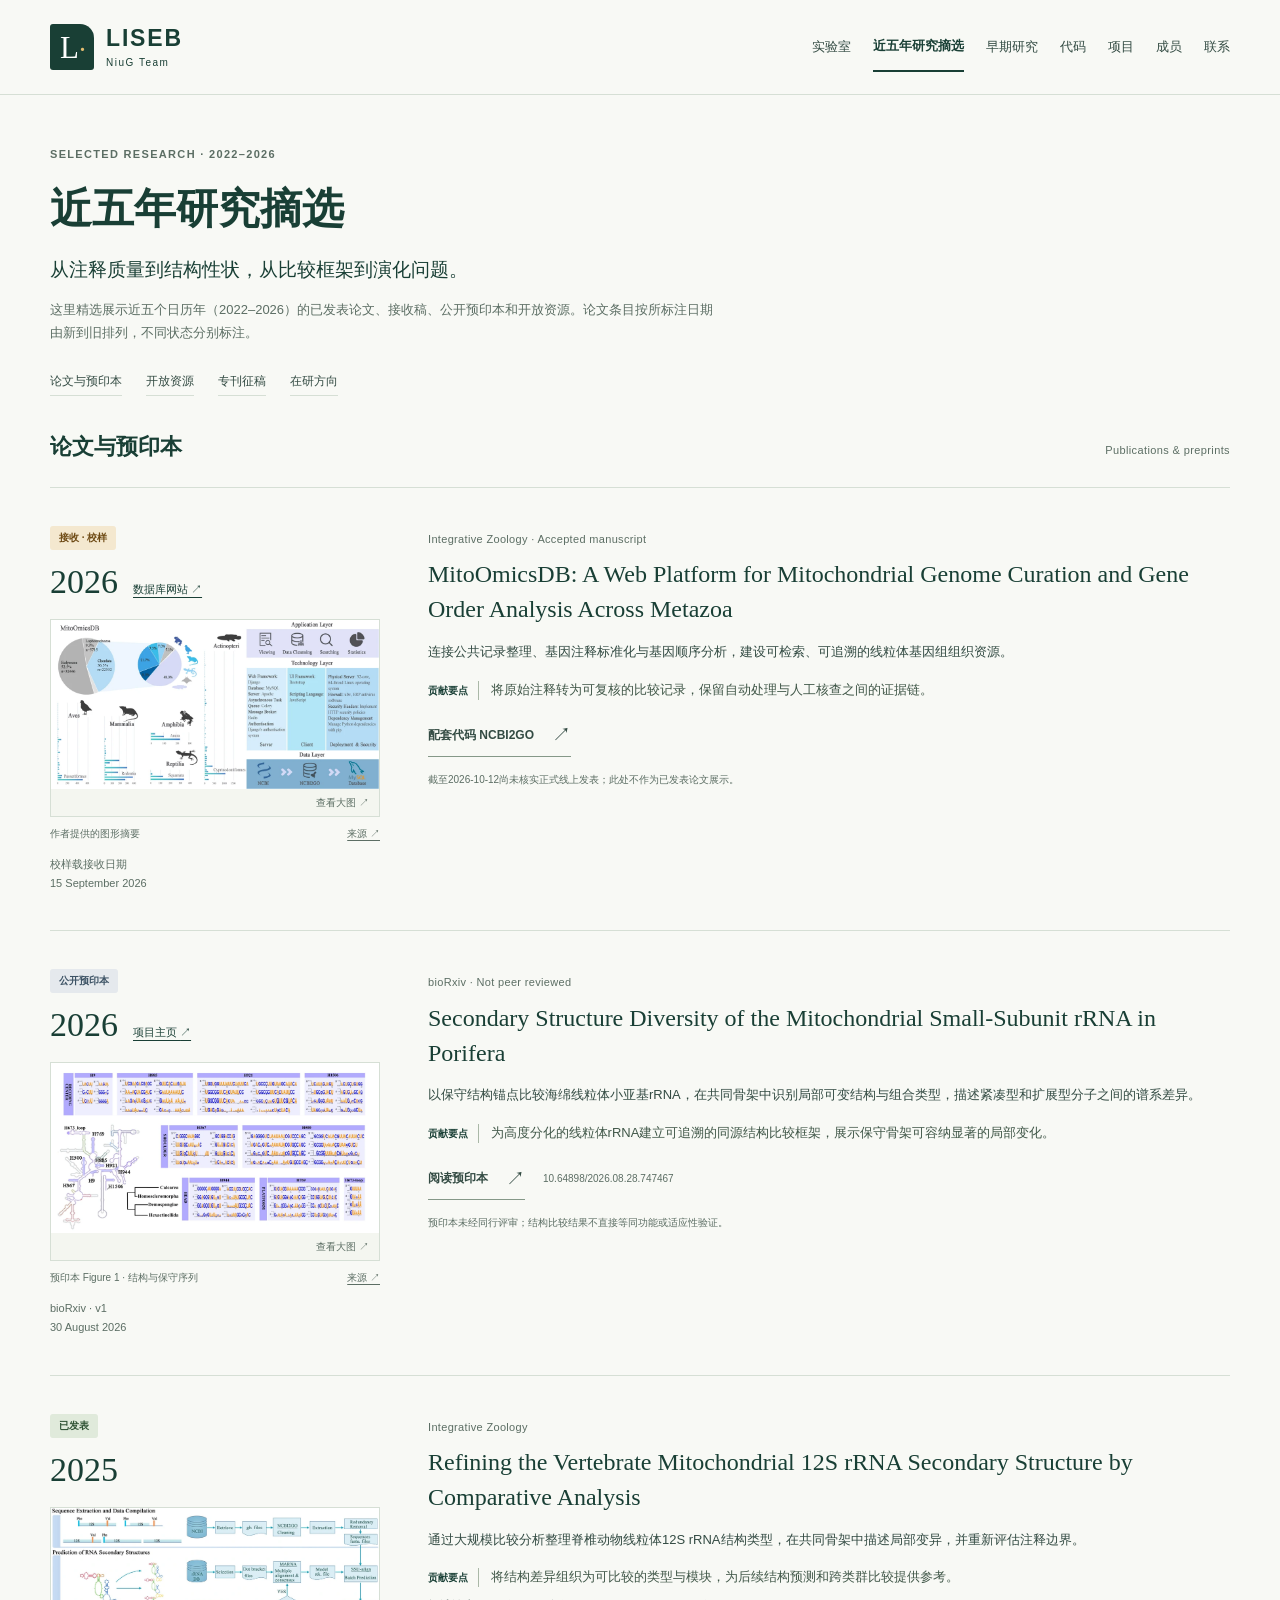
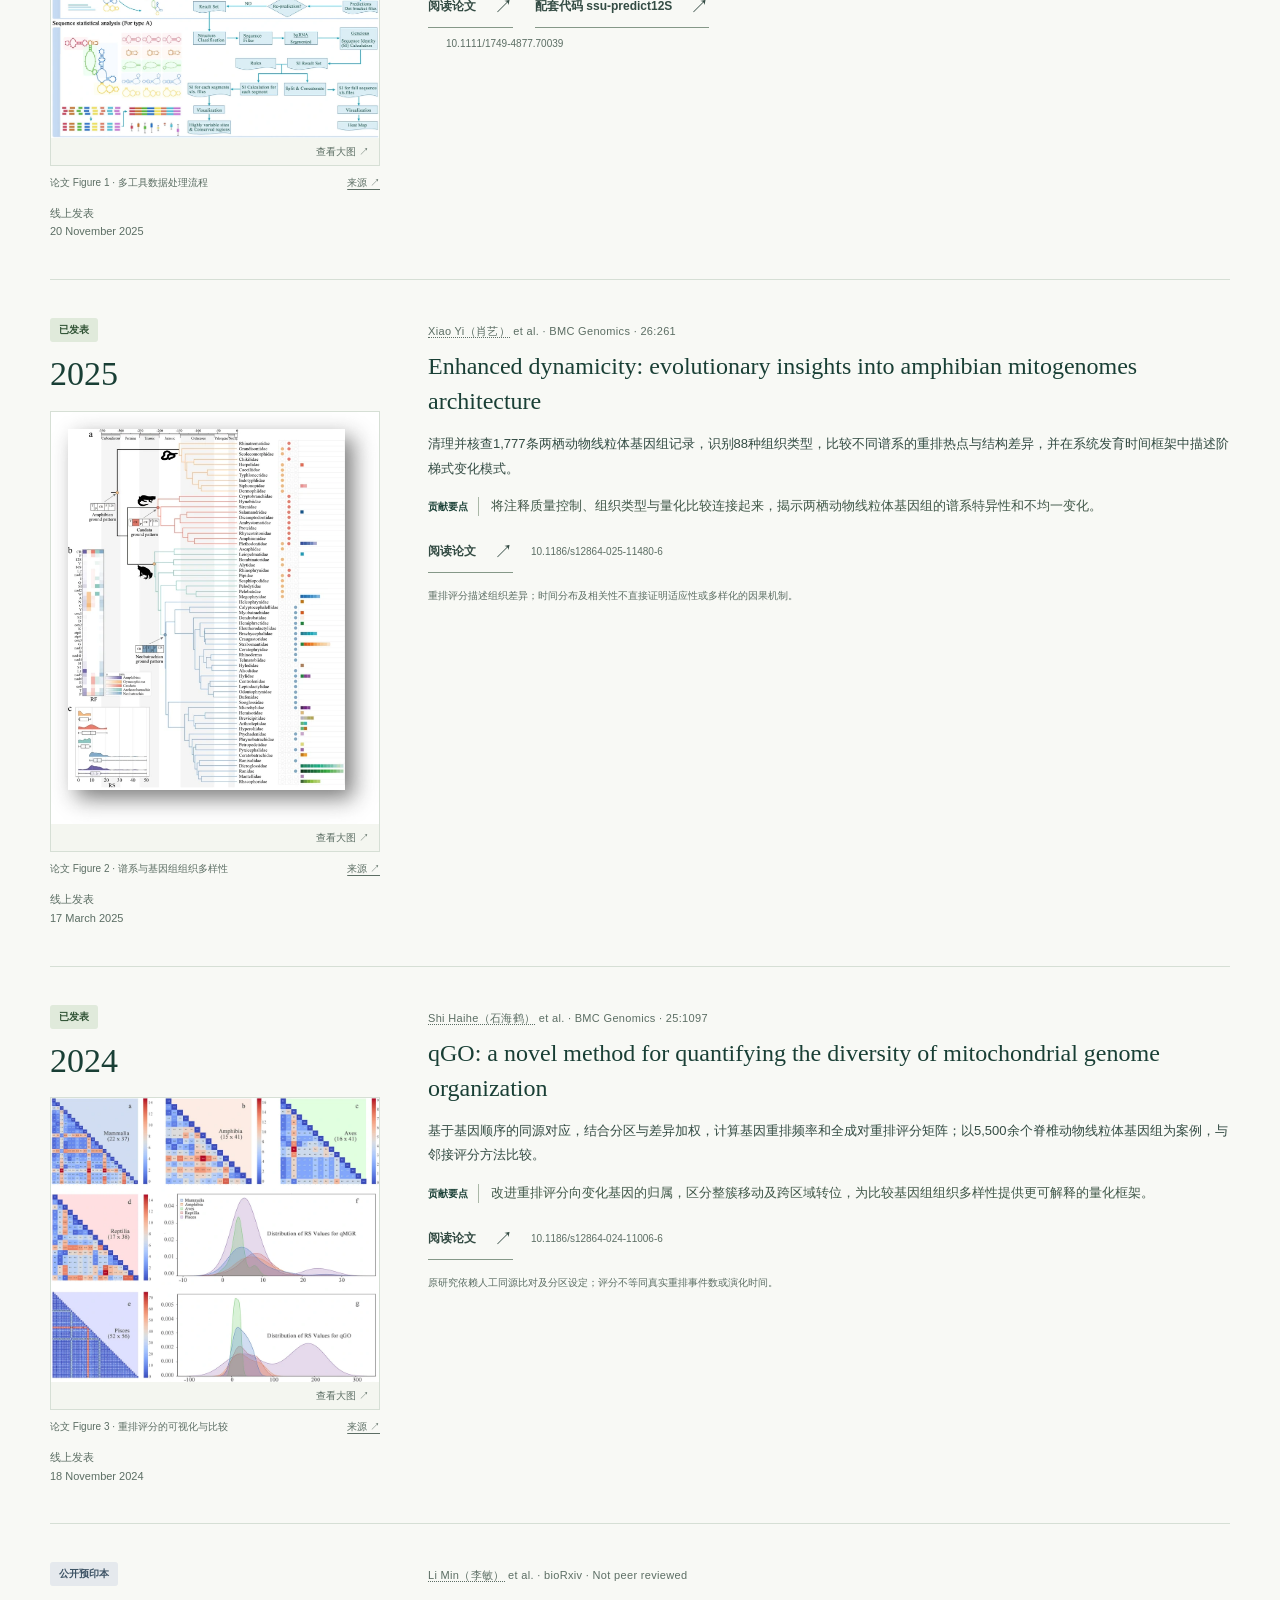
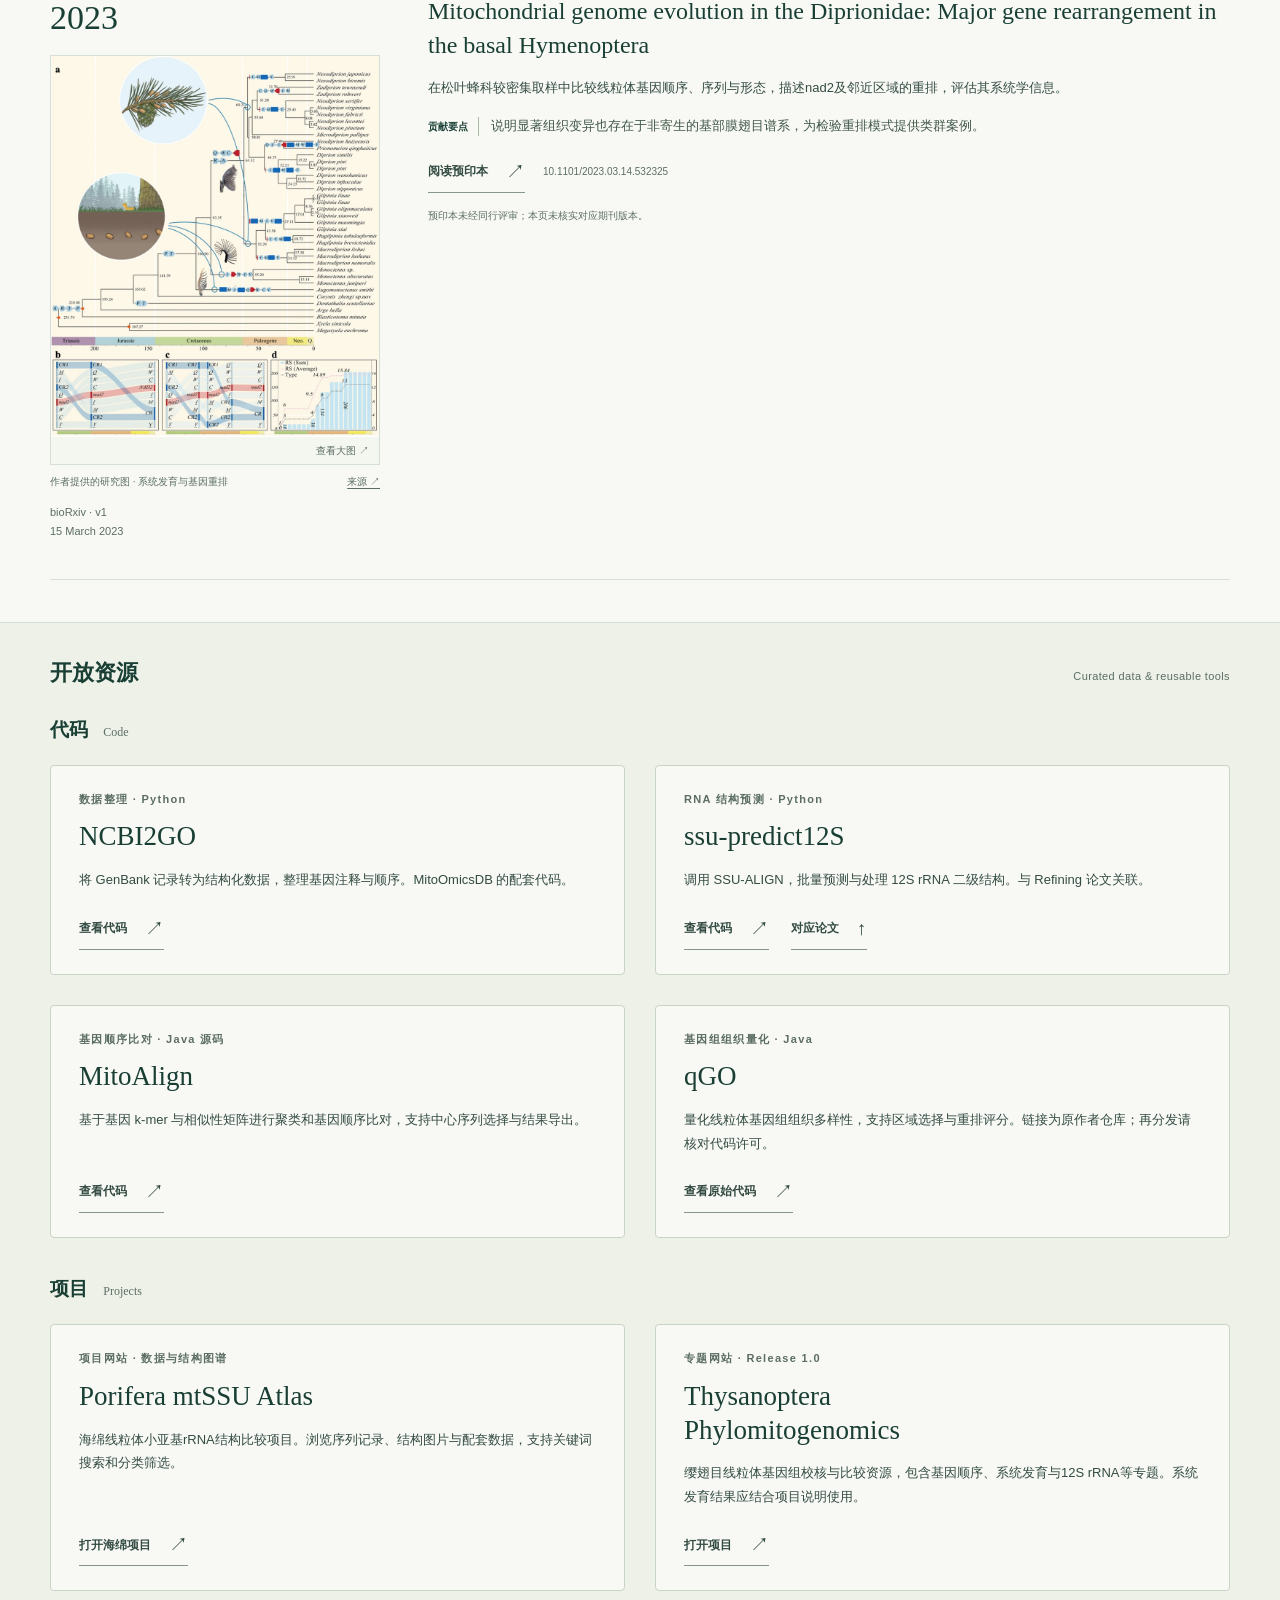
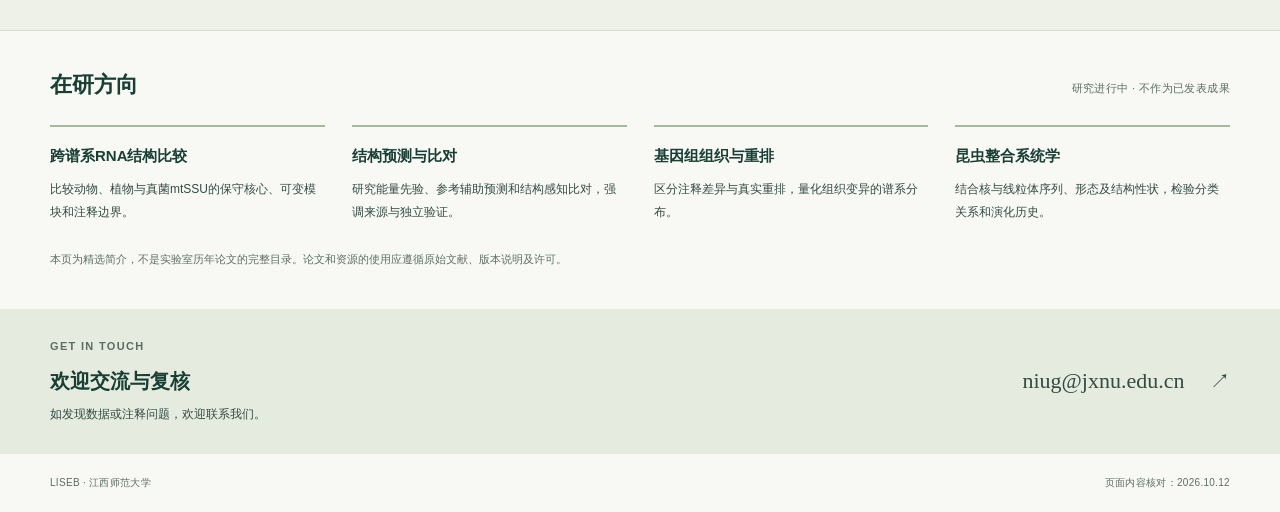
==== commit 5d76c95e: "Add MitoAlign and ssu-predict12S code cards and link structure prediction code to Refining paper" ====
--- a/achievements.html
+++ b/achievements.html
@@ -38,7 +38,7 @@
       </article>
 
       <article class="publication" aria-labelledby="pub-vertebrate" data-date="2025-11-20">
-        <div class="publication-status"><span class="badge published">已发表</span><span class="pub-year">2025</span><figure class="research-graphic"><a class="graphic-open" href="research-figures/vertebrate-workflow-full.webp" target="_blank" rel="noopener noreferrer" aria-label="放大：Refining Figure 1原文流程图，包含序列提取、RNA二级结构预测及序列统计分析三个阶段"><img src="research-figures/vertebrate-workflow.webp" alt="Refining Figure 1原文流程图，包含序列提取、RNA二级结构预测及序列统计分析三个阶段" loading="lazy"><span class="graphic-enlarge">查看大图 ↗</span></a><figcaption>论文 Figure 1 · 多工具数据处理流程<a href="https://doi.org/10.1111/1749-4877.70039" target="_blank" rel="noopener noreferrer">来源 ↗</a></figcaption></figure><span class="status-detail">线上发表<br>20 November 2025</span></div><div class="publication-body"><p class="journal" lang="en">Integrative Zoology</p><h3 id="pub-vertebrate" lang="en">Refining the Vertebrate Mitochondrial 12S rRNA Secondary Structure by Comparative Analysis</h3><p>通过大规模比较分析整理脊椎动物线粒体12S rRNA结构类型，在共同骨架中描述局部变异，并重新评估注释边界。</p><p class="contribution"><span>贡献要点</span> 将结构差异组织为可比较的类型与模块，为后续结构预测和跨类群比较提供参考。</p><a class="text-link" href="https://doi.org/10.1111/1749-4877.70039" target="_blank" rel="noopener noreferrer">阅读论文 <span aria-hidden="true">↗</span><span class="sr-only">（在新标签页打开）</span></a><span class="doi">10.1111/1749-4877.70039</span></div>
+        <div class="publication-status"><span class="badge published">已发表</span><span class="pub-year">2025</span><figure class="research-graphic"><a class="graphic-open" href="research-figures/vertebrate-workflow-full.webp" target="_blank" rel="noopener noreferrer" aria-label="放大：Refining Figure 1原文流程图，包含序列提取、RNA二级结构预测及序列统计分析三个阶段"><img src="research-figures/vertebrate-workflow.webp" alt="Refining Figure 1原文流程图，包含序列提取、RNA二级结构预测及序列统计分析三个阶段" loading="lazy"><span class="graphic-enlarge">查看大图 ↗</span></a><figcaption>论文 Figure 1 · 多工具数据处理流程<a href="https://doi.org/10.1111/1749-4877.70039" target="_blank" rel="noopener noreferrer">来源 ↗</a></figcaption></figure><span class="status-detail">线上发表<br>20 November 2025</span></div><div class="publication-body"><p class="journal" lang="en">Integrative Zoology</p><h3 id="pub-vertebrate" lang="en">Refining the Vertebrate Mitochondrial 12S rRNA Secondary Structure by Comparative Analysis</h3><p>通过大规模比较分析整理脊椎动物线粒体12S rRNA结构类型，在共同骨架中描述局部变异，并重新评估注释边界。</p><p class="contribution"><span>贡献要点</span> 将结构差异组织为可比较的类型与模块，为后续结构预测和跨类群比较提供参考。</p><div class="publication-links"><a class="text-link" href="https://doi.org/10.1111/1749-4877.70039" target="_blank" rel="noopener noreferrer">阅读论文 <span aria-hidden="true">↗</span><span class="sr-only">（在新标签页打开）</span></a><a class="text-link paper-code-link" href="https://github.com/Mitoooool/ssu-predict12S" target="_blank" rel="noopener noreferrer">配套代码 ssu-predict12S <span aria-hidden="true">↗</span><span class="sr-only">（在新标签页打开）</span></a></div><span class="doi">10.1111/1749-4877.70039</span></div>
       </article>
 
       <article class="publication" aria-labelledby="pub-amphibian" data-date="2025-03-17">
@@ -60,8 +60,10 @@
         <section class="resource-group" id="code" aria-labelledby="code-title">
           <h3 class="resource-group-title" id="code-title">代码 <span lang="en">Code</span></h3>
           <div class="resource-grid">
-          <article class="resource-card"><p class="eyebrow">代码仓库 · 数据整理</p><h3 lang="en">NCBI2GO</h3><p>MitoOmicsDB配套的记录处理与基因顺序整理代码入口。具体运行方式和适用范围以仓库说明及相应版本为准。</p><a class="text-link" href="https://github.com/Mitoooool/NCBI2GO" target="_blank" rel="noopener noreferrer">查看代码 <span aria-hidden="true">↗</span><span class="sr-only">（在新标签页打开）</span></a></article>
-          <article class="resource-card"><p class="eyebrow">方法代码 · 基因组组织</p><h3 lang="en">qGO</h3><p>线粒体基因组组织多样性量化工具，Java实现，支持设置比较区域并计算重排评分。链接为Limonada-Y维护的原仓库；使用与再分发应核对作者授权及依赖许可。</p><a class="text-link" href="https://github.com/Limonada-Y/qGO" target="_blank" rel="noopener noreferrer">查看原始代码 <span aria-hidden="true">↗</span><span class="sr-only">（在新标签页打开）</span></a></article>
+          <article class="resource-card" id="code-ncbi2go"><p class="eyebrow">数据整理 · Python</p><h3 lang="en">NCBI2GO</h3><p>将 GenBank 记录转为结构化数据，整理基因注释与顺序。MitoOmicsDB 的配套代码。</p><a class="text-link" href="https://github.com/Mitoooool/NCBI2GO" target="_blank" rel="noopener noreferrer">查看代码 <span aria-hidden="true">↗</span><span class="sr-only">（在新标签页打开）</span></a></article>
+          <article class="resource-card" id="code-ssu-predict12s"><p class="eyebrow">RNA 结构预测 · Python</p><h3 lang="en">ssu-predict12S</h3><p>调用 SSU-ALIGN，批量预测与处理 12S rRNA 二级结构。与 Refining 论文关联。</p><div class="resource-links"><a class="text-link" href="https://github.com/Mitoooool/ssu-predict12S" target="_blank" rel="noopener noreferrer">查看代码 <span aria-hidden="true">↗</span><span class="sr-only">（在新标签页打开）</span></a><a class="text-link" href="#pub-vertebrate">对应论文 <span aria-hidden="true">↑</span></a></div></article>
+          <article class="resource-card" id="code-mitoalign"><p class="eyebrow">基因顺序比对 · Java 源码</p><h3 lang="en">MitoAlign</h3><p>基于基因 k-mer 与相似性矩阵进行聚类和基因顺序比对，支持中心序列选择与结果导出。</p><a class="text-link" href="https://github.com/Mitoooool/MitoAlign" target="_blank" rel="noopener noreferrer">查看代码 <span aria-hidden="true">↗</span><span class="sr-only">（在新标签页打开）</span></a></article>
+          <article class="resource-card" id="code-qgo"><p class="eyebrow">基因组组织量化 · Java</p><h3 lang="en">qGO</h3><p>量化线粒体基因组组织多样性，支持区域选择与重排评分。链接为原作者仓库；再分发请核对代码许可。</p><a class="text-link" href="https://github.com/Limonada-Y/qGO" target="_blank" rel="noopener noreferrer">查看原始代码 <span aria-hidden="true">↗</span><span class="sr-only">（在新标签页打开）</span></a></article>
           </div>
         </section>
         <section class="resource-group" id="projects" aria-labelledby="projects-title">
--- a/recent_visuals.css
+++ b/recent_visuals.css
@@ -17,3 +17,4 @@
 @media(max-width:1000px){.publication{grid-template-columns:minmax(0,260px) minmax(0,1fr);gap:30px}.publication-body h3{font-size:21px}}
 @media(max-width:700px){.publication{grid-template-columns:1fr;gap:22px;padding-block:30px}.publication-status{flex-direction:column;align-items:flex-start;gap:10px}.research-graphic{max-width:400px}.publication-body h3{font-size:21px}.publication-status .pub-year{font-size:31px}.publication-status .status-detail br{display:none}.publication-status .status-detail br:after{content:' · '}.research-graphic figcaption{font-size:10px}.publication-body{padding:0}}
 @media print{.graphic-enlarge{display:none}.publication{break-inside:avoid;grid-template-columns:240px minmax(0,1fr);gap:25px}}
+.publication-links,.resource-links{display:flex;flex-wrap:wrap;align-items:center;gap:10px 22px}.publication-links .text-link,.resource-links .text-link{margin:0}.resource-card h3{overflow-wrap:anywhere}
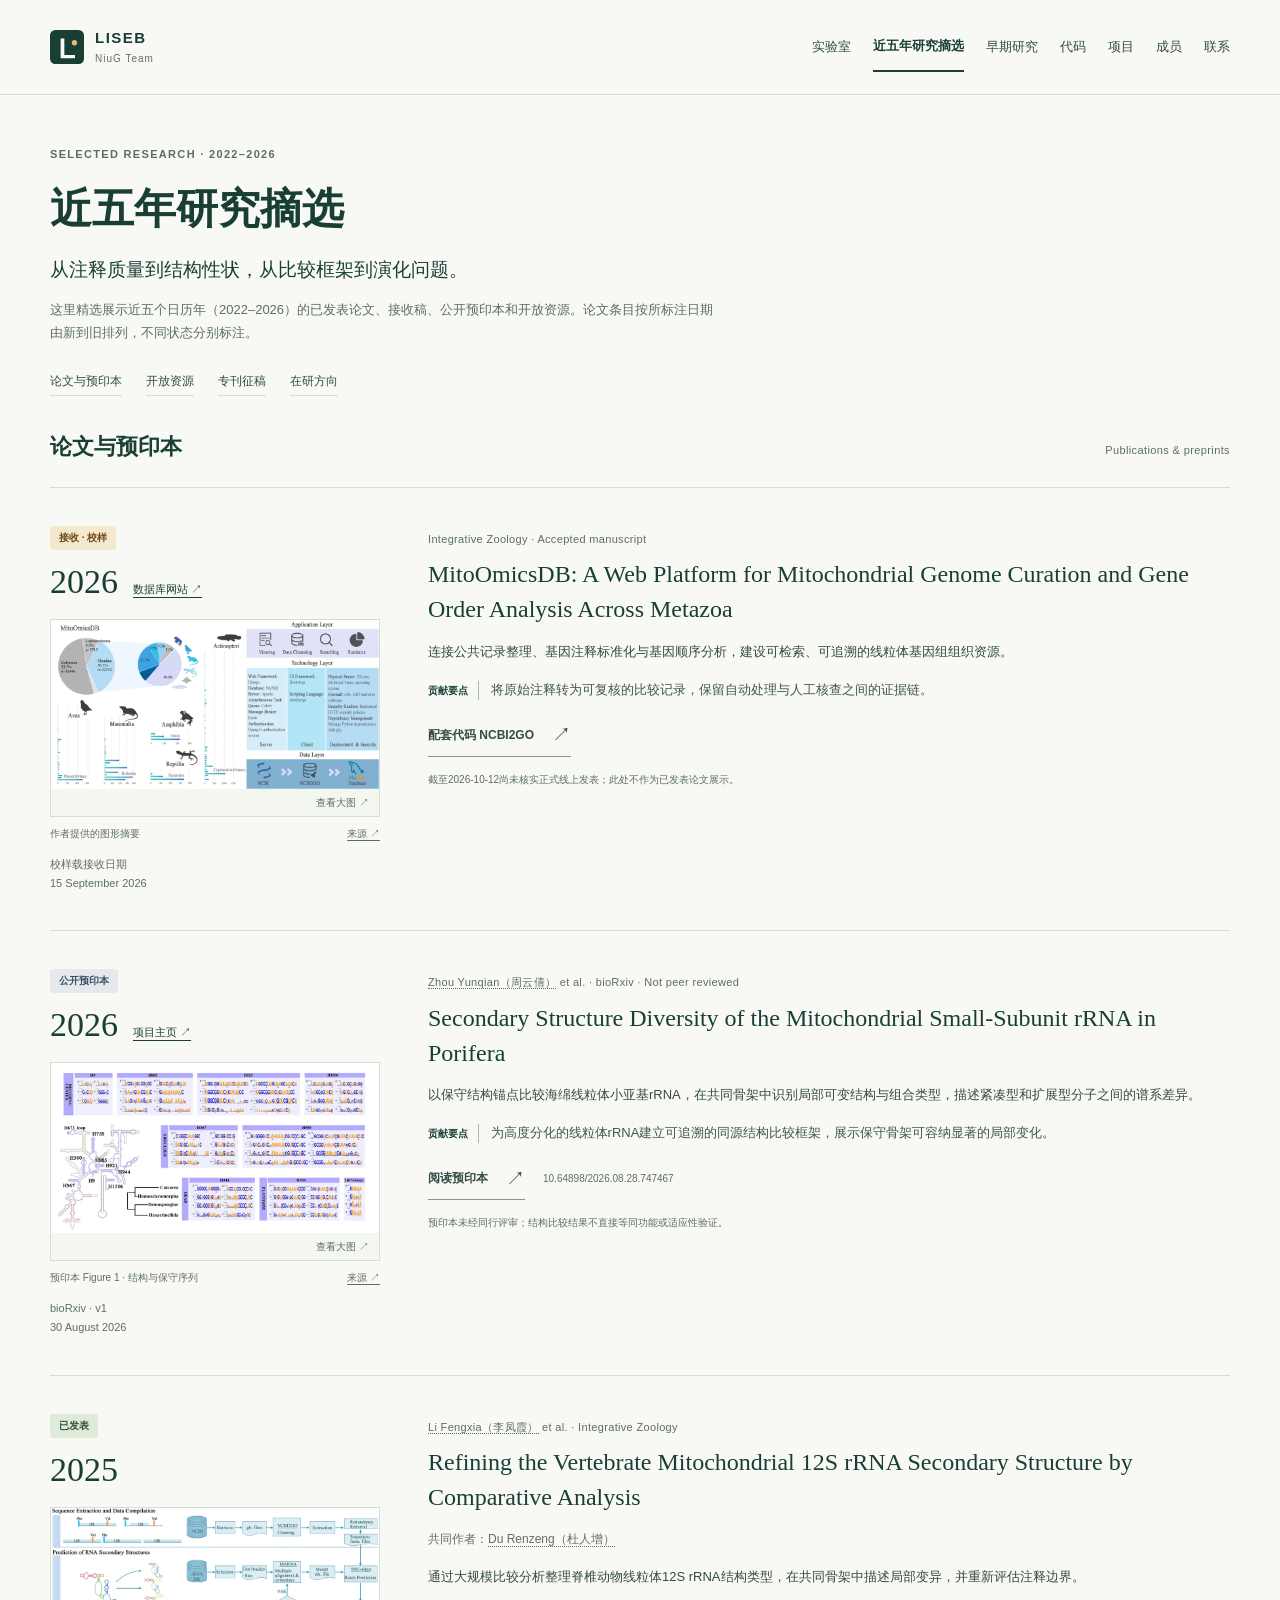
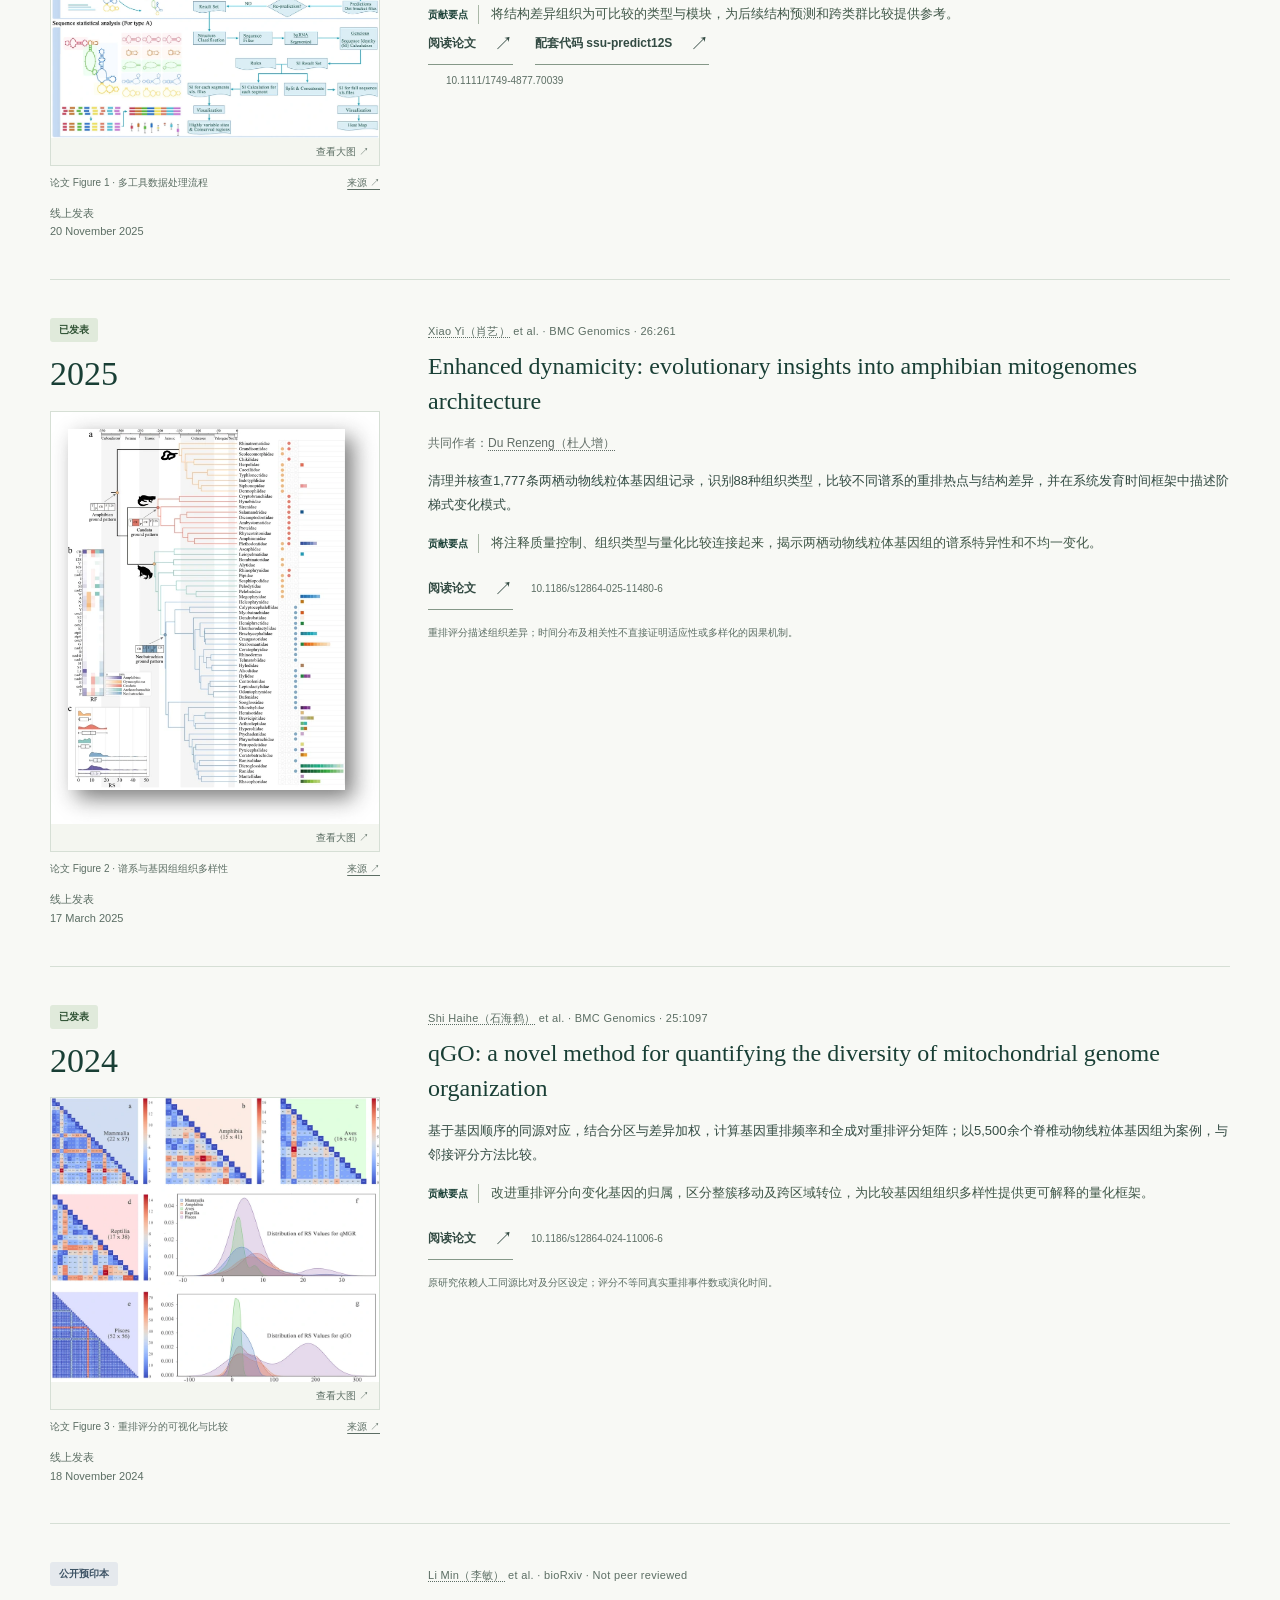
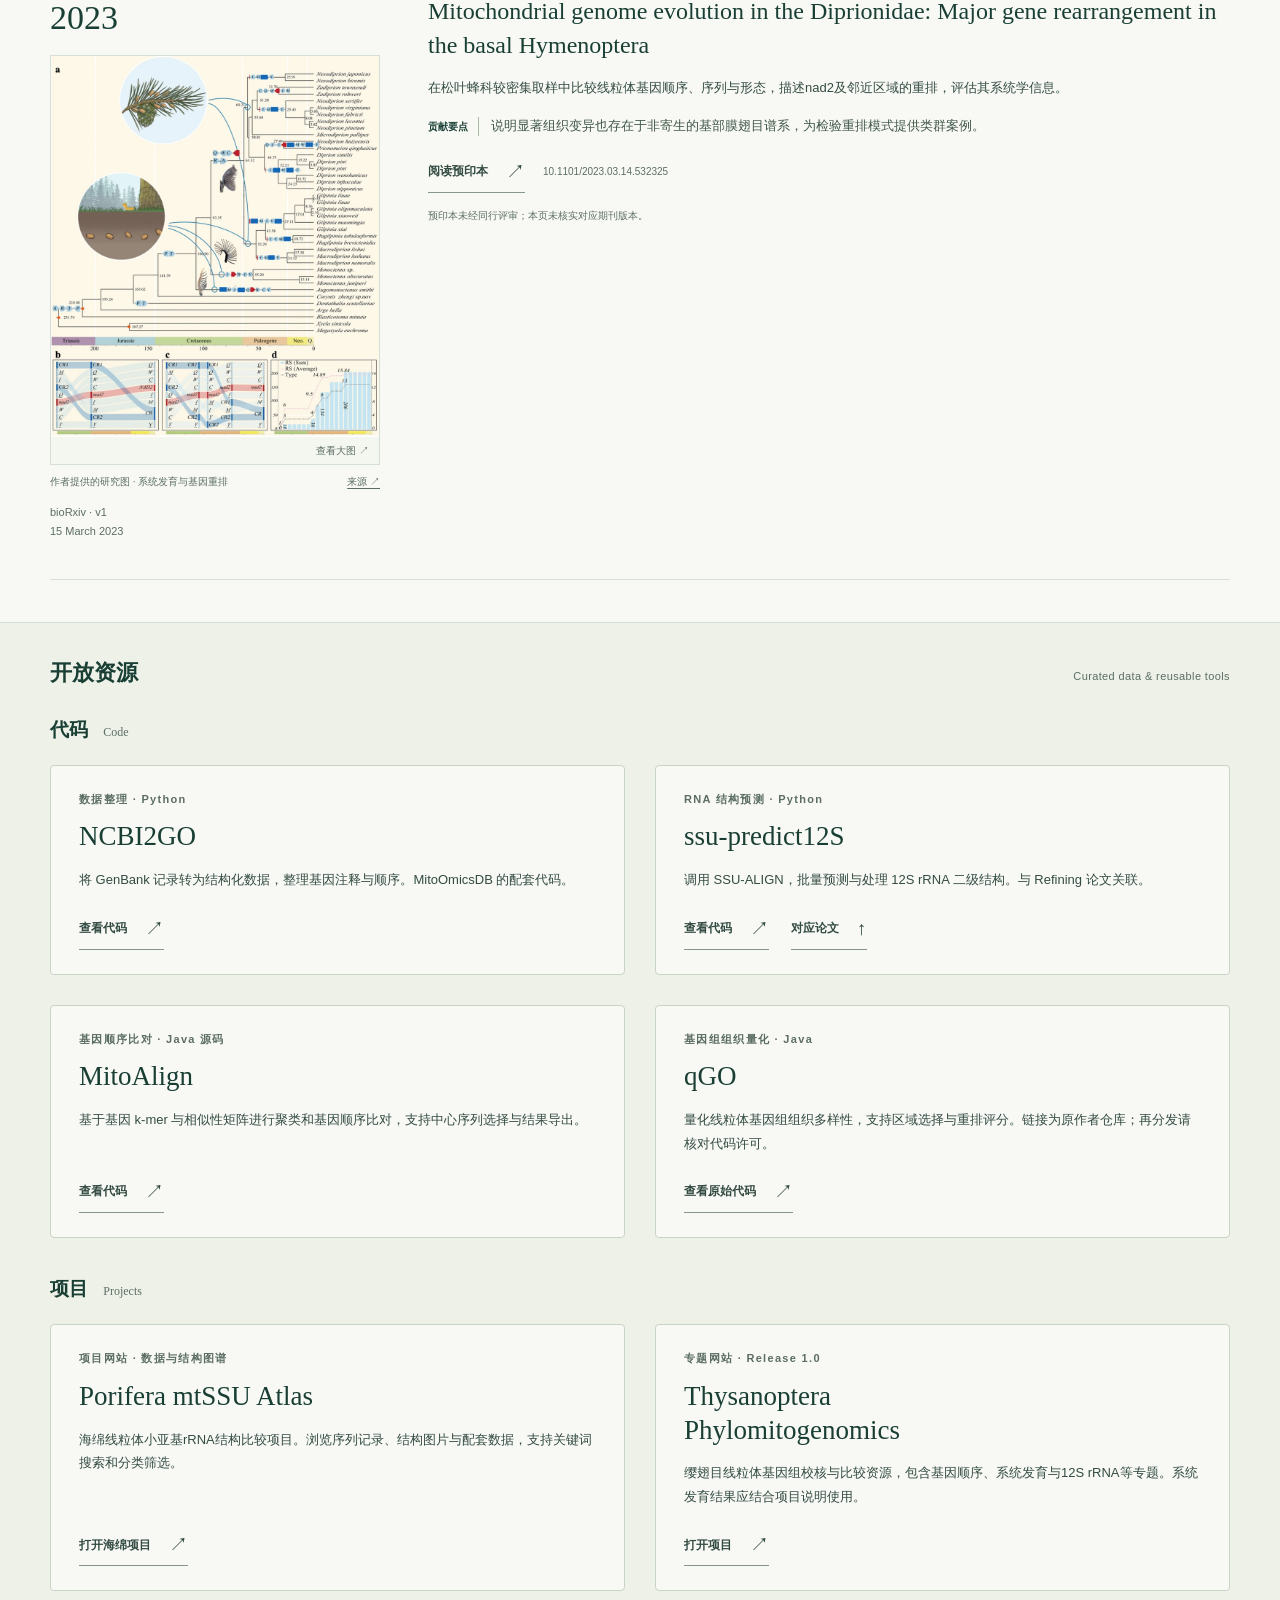
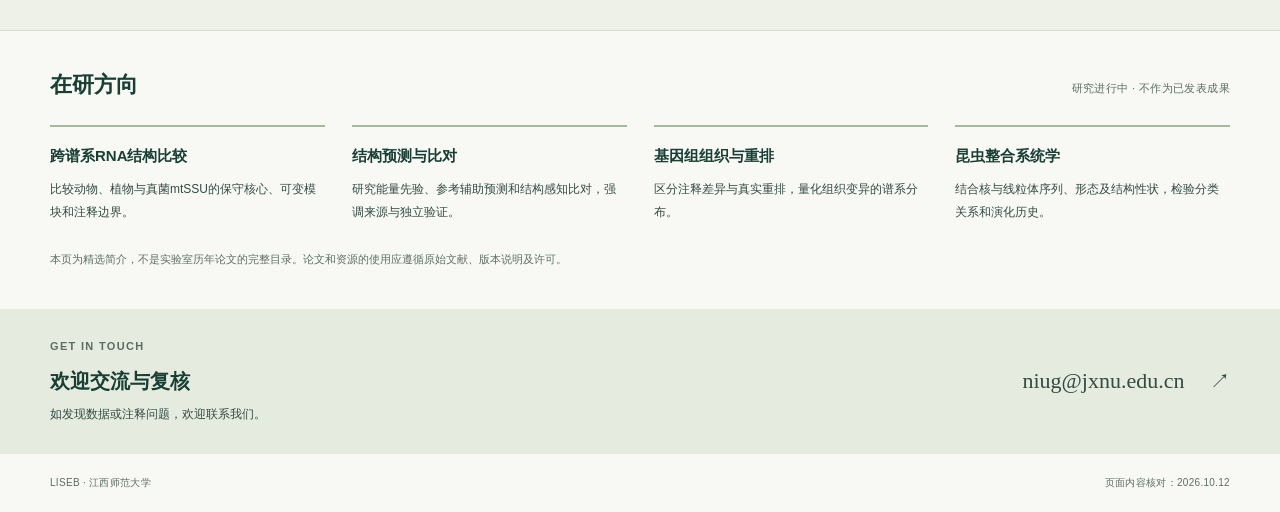
==== commit fb88a37c: "Complete recent author links, mobile contact navigation, special issue details, year search and shar" ====
--- a/achievements.html
+++ b/achievements.html
@@ -6,14 +6,14 @@
   <meta name="description" content="LISEB精选近五年研究摘选与资源：MitoOmicsDB、海绵与脊椎动物RNA结构、两栖动物基因组组织、qGO重排量化方法及松叶蜂科研究。">
   <meta name="theme-color" content="#193f35">
   <title>近五年研究摘选 · LISEB</title>
-  <link rel="icon" href="favicon.svg" type="image/svg+xml">
+  
   <link rel="stylesheet" href="styles.css"><link rel="stylesheet" href="site_updates.css">
-<link rel="stylesheet" href="recent_visuals.css"></head>
+<link rel="stylesheet" href="recent_visuals.css"><link rel="stylesheet" href="site_identity.css"><link rel="icon" href="favicon-32.png" type="image/png" sizes="32x32"><link rel="icon" href="favicon.svg" type="image/svg+xml"><link rel="apple-touch-icon" href="apple-touch-icon.png" sizes="180x180"><link rel="canonical" href="https://mitoooool.github.io/achievements.html"><meta property="og:type" content="website"><meta property="og:locale" content="zh_CN"><meta property="og:site_name" content="LISEB · NiuG Team"><meta property="og:title" content="近五年研究摘选 · LISEB"><meta property="og:description" content="NiuG Team近五年研究摘选：论文、预印本、线粒体基因组与RNA结构开放资源。"><meta property="og:url" content="https://mitoooool.github.io/achievements.html"><meta property="og:image" content="https://mitoooool.github.io/share-card.png"><meta property="og:image:width" content="1200"><meta property="og:image:height" content="630"><meta property="og:image:alt" content="LISEB · NiuG Team：More is Different"><meta name="twitter:card" content="summary_large_image"><meta name="twitter:title" content="近五年研究摘选 · LISEB"><meta name="twitter:description" content="NiuG Team近五年研究摘选：论文、预印本、线粒体基因组与RNA结构开放资源。"><meta name="twitter:image" content="https://mitoooool.github.io/share-card.png"></head>
 <body>
   <a class="skip-link" href="#main">跳至主要内容</a>
   <header class="site-header">
     <div class="container header-inner">
-      <a class="brand" href="https://mitoooool.github.io/" aria-label="LISEB 实验室首页"><span class="brand-mark" aria-hidden="true">L<span>·</span></span><span class="brand-text">LISEB<span>NiuG Team</span></span></a>
+      <a class="brand site-brand" href="index.html" aria-label="LISEB 实验室首页"><img class="site-brand-icon" src="favicon.svg" width="34" height="34" alt=""><span class="site-brand-text"><strong>LISEB</strong><small>NiuG Team</small></span></a>
       <nav class="primary-nav" aria-label="主导航"><a href="index.html">实验室</a><a href="achievements.html" aria-current="page">近五年研究摘选</a><a href="heritage.html">早期研究</a><a href="achievements.html#code">代码</a><a href="achievements.html#projects">项目</a><a href="members.html">成员</a><a href="index.html#contact" class="nav-contact">联系</a></nav>
     </div>
   </header>
@@ -34,15 +34,15 @@
       </article>
 
       <article class="publication" aria-labelledby="pub-porifera" data-date="2026-08-30">
-        <div class="publication-status"><span class="badge preprint">公开预印本</span><div class="pub-year-project"><span class="pub-year">2026</span><a class="pub-project-link" href="https://mitoooool.github.io/porifera-mtssu-atlas/" target="_blank" rel="noopener noreferrer">项目主页 <span aria-hidden="true">↗</span></a></div><figure class="research-graphic"><a class="graphic-open" href="research-figures/porifera-full.webp" target="_blank" rel="noopener noreferrer" aria-label="放大：海绵mtSSU结构骨架、同源螺旋及不同纲的保守序列"><img src="research-figures/porifera.webp" alt="海绵mtSSU结构骨架、同源螺旋及不同纲的保守序列" loading="lazy"><span class="graphic-enlarge">查看大图 ↗</span></a><figcaption>预印本 Figure 1 · 结构与保守序列<a href="https://doi.org/10.64898/2026.08.28.747467" target="_blank" rel="noopener noreferrer">来源 ↗</a></figcaption></figure><span class="status-detail">bioRxiv · v1<br><time datetime="2026-08-30">30 August 2026</time></span></div><div class="publication-body"><p class="journal" lang="en">bioRxiv · Not peer reviewed</p><h3 id="pub-porifera" lang="en">Secondary Structure Diversity of the Mitochondrial Small-Subunit rRNA in Porifera</h3><p>以保守结构锚点比较海绵线粒体小亚基rRNA，在共同骨架中识别局部可变结构与组合类型，描述紧凑型和扩展型分子之间的谱系差异。</p><p class="contribution"><span>贡献要点</span> 为高度分化的线粒体rRNA建立可追溯的同源结构比较框架，展示保守骨架可容纳显著的局部变化。</p><a class="text-link" href="https://doi.org/10.64898/2026.08.28.747467" target="_blank" rel="noopener noreferrer">阅读预印本 <span aria-hidden="true">↗</span><span class="sr-only">（在新标签页打开）</span></a><span class="doi">10.64898/2026.08.28.747467</span><p class="status-note">预印本未经同行评审；结构比较结果不直接等同功能或适应性验证。</p></div>
+        <div class="publication-status"><span class="badge preprint">公开预印本</span><div class="pub-year-project"><span class="pub-year">2026</span><a class="pub-project-link" href="https://mitoooool.github.io/porifera-mtssu-atlas/" target="_blank" rel="noopener noreferrer">项目主页 <span aria-hidden="true">↗</span></a></div><figure class="research-graphic"><a class="graphic-open" href="research-figures/porifera-full.webp" target="_blank" rel="noopener noreferrer" aria-label="放大：海绵mtSSU结构骨架、同源螺旋及不同纲的保守序列"><img src="research-figures/porifera.webp" alt="海绵mtSSU结构骨架、同源螺旋及不同纲的保守序列" loading="lazy"><span class="graphic-enlarge">查看大图 ↗</span></a><figcaption>预印本 Figure 1 · 结构与保守序列<a href="https://doi.org/10.64898/2026.08.28.747467" target="_blank" rel="noopener noreferrer">来源 ↗</a></figcaption></figure><span class="status-detail">bioRxiv · v1<br><time datetime="2026-08-30">30 August 2026</time></span></div><div class="publication-body"><p class="journal" lang="en"><a class="author-link" href="members.html#member-m024">Zhou Yunqian（周云倩）</a> et al. · bioRxiv · Not peer reviewed</p><h3 id="pub-porifera" lang="en">Secondary Structure Diversity of the Mitochondrial Small-Subunit rRNA in Porifera</h3><p>以保守结构锚点比较海绵线粒体小亚基rRNA，在共同骨架中识别局部可变结构与组合类型，描述紧凑型和扩展型分子之间的谱系差异。</p><p class="contribution"><span>贡献要点</span> 为高度分化的线粒体rRNA建立可追溯的同源结构比较框架，展示保守骨架可容纳显著的局部变化。</p><a class="text-link" href="https://doi.org/10.64898/2026.08.28.747467" target="_blank" rel="noopener noreferrer">阅读预印本 <span aria-hidden="true">↗</span><span class="sr-only">（在新标签页打开）</span></a><span class="doi">10.64898/2026.08.28.747467</span><p class="status-note">预印本未经同行评审；结构比较结果不直接等同功能或适应性验证。</p></div>
       </article>
 
       <article class="publication" aria-labelledby="pub-vertebrate" data-date="2025-11-20">
-        <div class="publication-status"><span class="badge published">已发表</span><span class="pub-year">2025</span><figure class="research-graphic"><a class="graphic-open" href="research-figures/vertebrate-workflow-full.webp" target="_blank" rel="noopener noreferrer" aria-label="放大：Refining Figure 1原文流程图，包含序列提取、RNA二级结构预测及序列统计分析三个阶段"><img src="research-figures/vertebrate-workflow.webp" alt="Refining Figure 1原文流程图，包含序列提取、RNA二级结构预测及序列统计分析三个阶段" loading="lazy"><span class="graphic-enlarge">查看大图 ↗</span></a><figcaption>论文 Figure 1 · 多工具数据处理流程<a href="https://doi.org/10.1111/1749-4877.70039" target="_blank" rel="noopener noreferrer">来源 ↗</a></figcaption></figure><span class="status-detail">线上发表<br>20 November 2025</span></div><div class="publication-body"><p class="journal" lang="en">Integrative Zoology</p><h3 id="pub-vertebrate" lang="en">Refining the Vertebrate Mitochondrial 12S rRNA Secondary Structure by Comparative Analysis</h3><p>通过大规模比较分析整理脊椎动物线粒体12S rRNA结构类型，在共同骨架中描述局部变异，并重新评估注释边界。</p><p class="contribution"><span>贡献要点</span> 将结构差异组织为可比较的类型与模块，为后续结构预测和跨类群比较提供参考。</p><div class="publication-links"><a class="text-link" href="https://doi.org/10.1111/1749-4877.70039" target="_blank" rel="noopener noreferrer">阅读论文 <span aria-hidden="true">↗</span><span class="sr-only">（在新标签页打开）</span></a><a class="text-link paper-code-link" href="https://github.com/Mitoooool/ssu-predict12S" target="_blank" rel="noopener noreferrer">配套代码 ssu-predict12S <span aria-hidden="true">↗</span><span class="sr-only">（在新标签页打开）</span></a></div><span class="doi">10.1111/1749-4877.70039</span></div>
+        <div class="publication-status"><span class="badge published">已发表</span><span class="pub-year">2025</span><figure class="research-graphic"><a class="graphic-open" href="research-figures/vertebrate-workflow-full.webp" target="_blank" rel="noopener noreferrer" aria-label="放大：Refining Figure 1原文流程图，包含序列提取、RNA二级结构预测及序列统计分析三个阶段"><img src="research-figures/vertebrate-workflow.webp" alt="Refining Figure 1原文流程图，包含序列提取、RNA二级结构预测及序列统计分析三个阶段" loading="lazy"><span class="graphic-enlarge">查看大图 ↗</span></a><figcaption>论文 Figure 1 · 多工具数据处理流程<a href="https://doi.org/10.1111/1749-4877.70039" target="_blank" rel="noopener noreferrer">来源 ↗</a></figcaption></figure><span class="status-detail">线上发表<br>20 November 2025</span></div><div class="publication-body"><p class="journal" lang="en"><a class="author-link" href="members.html#member-m018">Li Fengxia（李凤霞）</a> et al. · Integrative Zoology</p><h3 id="pub-vertebrate" lang="en">Refining the Vertebrate Mitochondrial 12S rRNA Secondary Structure by Comparative Analysis</h3><p class="recent-contributors">共同作者：<a class="author-link" href="members.html#member-m021">Du Renzeng（杜人增）</a></p><p>通过大规模比较分析整理脊椎动物线粒体12S rRNA结构类型，在共同骨架中描述局部变异，并重新评估注释边界。</p><p class="contribution"><span>贡献要点</span> 将结构差异组织为可比较的类型与模块，为后续结构预测和跨类群比较提供参考。</p><div class="publication-links"><a class="text-link" href="https://doi.org/10.1111/1749-4877.70039" target="_blank" rel="noopener noreferrer">阅读论文 <span aria-hidden="true">↗</span><span class="sr-only">（在新标签页打开）</span></a><a class="text-link paper-code-link" href="https://github.com/Mitoooool/ssu-predict12S" target="_blank" rel="noopener noreferrer">配套代码 ssu-predict12S <span aria-hidden="true">↗</span><span class="sr-only">（在新标签页打开）</span></a></div><span class="doi">10.1111/1749-4877.70039</span></div>
       </article>
 
       <article class="publication" aria-labelledby="pub-amphibian" data-date="2025-03-17">
-        <div class="publication-status"><span class="badge published">已发表</span><span class="pub-year">2025</span><figure class="research-graphic"><a class="graphic-open" href="research-figures/amphibian-figure2-full.webp" target="_blank" rel="noopener noreferrer" aria-label="放大：两栖动物谱系、基因组组织类型及重排频率和评分，包含Figure 2的a、b、c三个分图"><img src="research-figures/amphibian-figure2.webp" alt="两栖动物谱系、基因组组织类型及重排频率和评分，包含Figure 2的a、b、c三个分图" loading="lazy"><span class="graphic-enlarge">查看大图 ↗</span></a><figcaption>论文 Figure 2 · 谱系与基因组组织多样性<a href="https://doi.org/10.1186/s12864-025-11480-6" target="_blank" rel="noopener noreferrer">来源 ↗</a></figcaption></figure><span class="status-detail">线上发表<br><time datetime="2025-03-17">17 March 2025</time></span></div><div class="publication-body"><p class="journal" lang="en"><a class="author-link" href="members.html#member-m016">Xiao Yi（肖艺）</a> et al. · BMC Genomics · 26:261</p><h3 id="pub-amphibian" lang="en">Enhanced dynamicity: evolutionary insights into amphibian mitogenomes architecture</h3><p>清理并核查1,777条两栖动物线粒体基因组记录，识别88种组织类型，比较不同谱系的重排热点与结构差异，并在系统发育时间框架中描述阶梯式变化模式。</p><p class="contribution"><span>贡献要点</span> 将注释质量控制、组织类型与量化比较连接起来，揭示两栖动物线粒体基因组的谱系特异性和不均一变化。</p><a class="text-link" href="https://doi.org/10.1186/s12864-025-11480-6" target="_blank" rel="noopener noreferrer">阅读论文 <span aria-hidden="true">↗</span><span class="sr-only">（在新标签页打开）</span></a><span class="doi">10.1186/s12864-025-11480-6</span><p class="status-note">重排评分描述组织差异；时间分布及相关性不直接证明适应性或多样化的因果机制。</p></div>
+        <div class="publication-status"><span class="badge published">已发表</span><span class="pub-year">2025</span><figure class="research-graphic"><a class="graphic-open" href="research-figures/amphibian-figure2-full.webp" target="_blank" rel="noopener noreferrer" aria-label="放大：两栖动物谱系、基因组组织类型及重排频率和评分，包含Figure 2的a、b、c三个分图"><img src="research-figures/amphibian-figure2.webp" alt="两栖动物谱系、基因组组织类型及重排频率和评分，包含Figure 2的a、b、c三个分图" loading="lazy"><span class="graphic-enlarge">查看大图 ↗</span></a><figcaption>论文 Figure 2 · 谱系与基因组组织多样性<a href="https://doi.org/10.1186/s12864-025-11480-6" target="_blank" rel="noopener noreferrer">来源 ↗</a></figcaption></figure><span class="status-detail">线上发表<br><time datetime="2025-03-17">17 March 2025</time></span></div><div class="publication-body"><p class="journal" lang="en"><a class="author-link" href="members.html#member-m016">Xiao Yi（肖艺）</a> et al. · BMC Genomics · 26:261</p><h3 id="pub-amphibian" lang="en">Enhanced dynamicity: evolutionary insights into amphibian mitogenomes architecture</h3><p class="recent-contributors">共同作者：<a class="author-link" href="members.html#member-m021">Du Renzeng（杜人增）</a></p><p>清理并核查1,777条两栖动物线粒体基因组记录，识别88种组织类型，比较不同谱系的重排热点与结构差异，并在系统发育时间框架中描述阶梯式变化模式。</p><p class="contribution"><span>贡献要点</span> 将注释质量控制、组织类型与量化比较连接起来，揭示两栖动物线粒体基因组的谱系特异性和不均一变化。</p><a class="text-link" href="https://doi.org/10.1186/s12864-025-11480-6" target="_blank" rel="noopener noreferrer">阅读论文 <span aria-hidden="true">↗</span><span class="sr-only">（在新标签页打开）</span></a><span class="doi">10.1186/s12864-025-11480-6</span><p class="status-note">重排评分描述组织差异；时间分布及相关性不直接证明适应性或多样化的因果机制。</p></div>
       </article>
 
       <article class="publication" aria-labelledby="pub-qgo" data-date="2024-11-18">
--- a/site_updates.css
+++ b/site_updates.css
@@ -1,2 +1,2 @@
 .home-hero{display:block;padding-bottom:38px}.home-hero .intro{max-width:850px}.home-hero .hero-copy{max-width:960px}.entry-section{padding-bottom:48px}.site-entry-grid{display:grid;grid-template-columns:repeat(4,minmax(0,1fr));gap:24px}.site-entry{display:flex;flex-direction:column;padding:23px 21px;border:1px solid var(--line);text-decoration:none;min-height:198px;background:#fffefa}.site-entry:hover{background:var(--soft);border-color:#8da48e}.entry-index{font:italic 17px Georgia,serif;color:var(--muted);margin-bottom:13px}.site-entry h2{font-size:20px;font-weight:600;line-height:1.5}.site-entry p{font-size:13px;color:var(--muted);margin-top:10px;margin-bottom:20px}.entry-action{font-size:12px;margin-top:auto;display:flex;justify-content:space-between;gap:12px;color:var(--ink)}.resource-group+.resource-group{margin-top:34px}.resource-group-title{font-size:19px;font-weight:600;margin:0 0 18px}.resource-group-title span{font:12px Georgia,serif;color:var(--muted);margin-left:10px}.pub-year-project{display:flex;gap:9px;align-items:center;flex-wrap:wrap}.pub-project-link{font-size:11px;color:var(--ink);text-underline-offset:4px;white-space:nowrap}.site-header .primary-nav,.header .primary-nav{display:flex;flex-wrap:wrap;gap:10px 22px;align-items:center}.site-header .primary-nav a,.header .primary-nav a{font-size:13px;white-space:nowrap}.header .primary-nav{justify-content:flex-end}.site-header .primary-nav .nav-contact{border:0;padding:0}.primary-nav .nav-index{font-size:10px;color:var(--muted);margin-right:5px}.site-header .primary-nav a span{margin-left:0}.header .primary-nav a span{margin-left:0}@media(max-width:1050px){.header-inner{flex-wrap:wrap;padding-block:20px;gap:15px}.site-header .primary-nav{width:100%;gap:10px 23px}.header{flex-wrap:wrap;padding-block:20px}.header .primary-nav{width:100%;justify-content:flex-start;gap:10px 20px}.site-entry-grid{grid-template-columns:repeat(2,minmax(0,1fr))}.site-entry{min-height:172px}}@media(max-width:650px){.home-hero{padding-bottom:28px}.site-entry-grid{gap:14px}.site-entry{padding:19px 16px;min-height:190px}.site-entry h2{font-size:17px}.site-entry p{font-size:12px}.site-header .primary-nav,.header .primary-nav{gap:7px 18px}.site-header .primary-nav a,.header .primary-nav a{font-size:12px;padding-block:4px}.primary-nav .nav-index{display:none}.site-header .primary-nav .nav-contact{display:inline}.entry-section{padding-bottom:34px}}@media(max-width:360px){.site-entry-grid{grid-template-columns:1fr}.site-entry{min-height:150px}}@media print{.primary-nav{display:none!important}.site-entry-grid{grid-template-columns:repeat(2,1fr)}.site-entry{break-inside:avoid}}
-@media(max-width:650px){.site-header .primary-nav .nav-contact,.header .primary-nav .nav-contact{display:none}}
+@media(max-width:650px){.site-header .primary-nav .nav-contact,.header .primary-nav .nav-contact{display:inline}}
--- a/site_identity.css
+++ b/site_identity.css
@@ -0,0 +1,12 @@
+.brand.site-brand{display:inline-flex;align-items:center;gap:11px;color:#193f35;text-decoration:none;font-family:Arial,"Microsoft YaHei",sans-serif;font-size:14px;line-height:1.3;flex-shrink:0}
+.site-brand .site-brand-icon{display:block;width:34px;height:34px;flex:none}
+.site-brand .site-brand-text{display:block;color:#193f35;padding:0;letter-spacing:0}
+.site-brand .site-brand-text strong{display:block;font:bold 15px/1.3 Arial,sans-serif;letter-spacing:1.5px}
+.site-brand .site-brand-text small{display:block;font:10px/1.5 Arial,sans-serif;letter-spacing:1px;margin-top:3px;color:#626e67}
+.recent-contributors{font-size:12px!important;color:#626e67;margin:8px 0 14px}
+.recent-contributors .author-link{color:inherit;text-decoration:none;border-bottom:1px dotted currentColor}
+.back-to-top{position:fixed;right:24px;bottom:24px;z-index:20;padding:8px 12px;border:1px solid #c3d0bd;background:#fffefa;color:#193f35;font:12px/1.5 "Microsoft YaHei",sans-serif;text-decoration:none;box-shadow:0 2px 10px #193f3510}
+.back-to-top:focus-visible{outline:3px solid #ac7e38;outline-offset:3px}
+.back-to-top[hidden]{display:none!important}
+@media(max-width:650px){.back-to-top{right:14px;bottom:16px}.site-brand .site-brand-icon{width:32px;height:32px}}
+@media print{.back-to-top{display:none!important}}
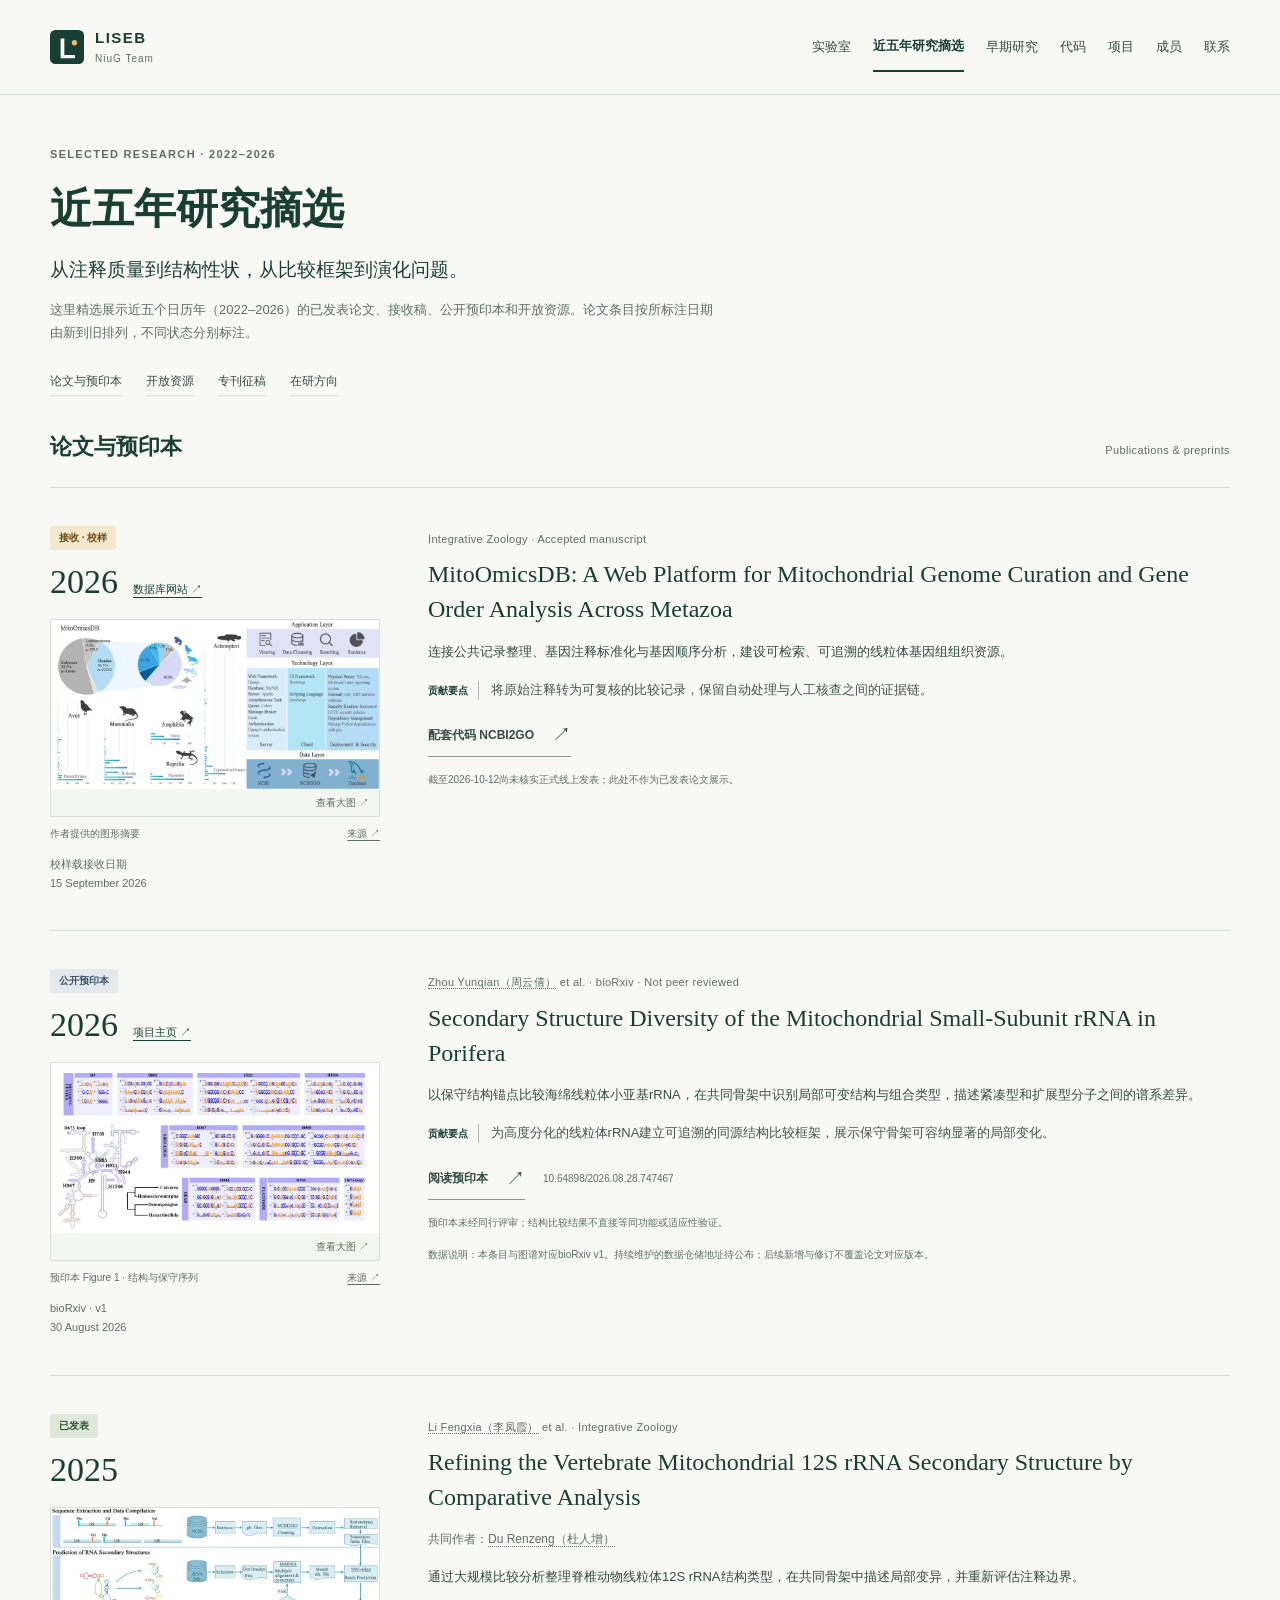
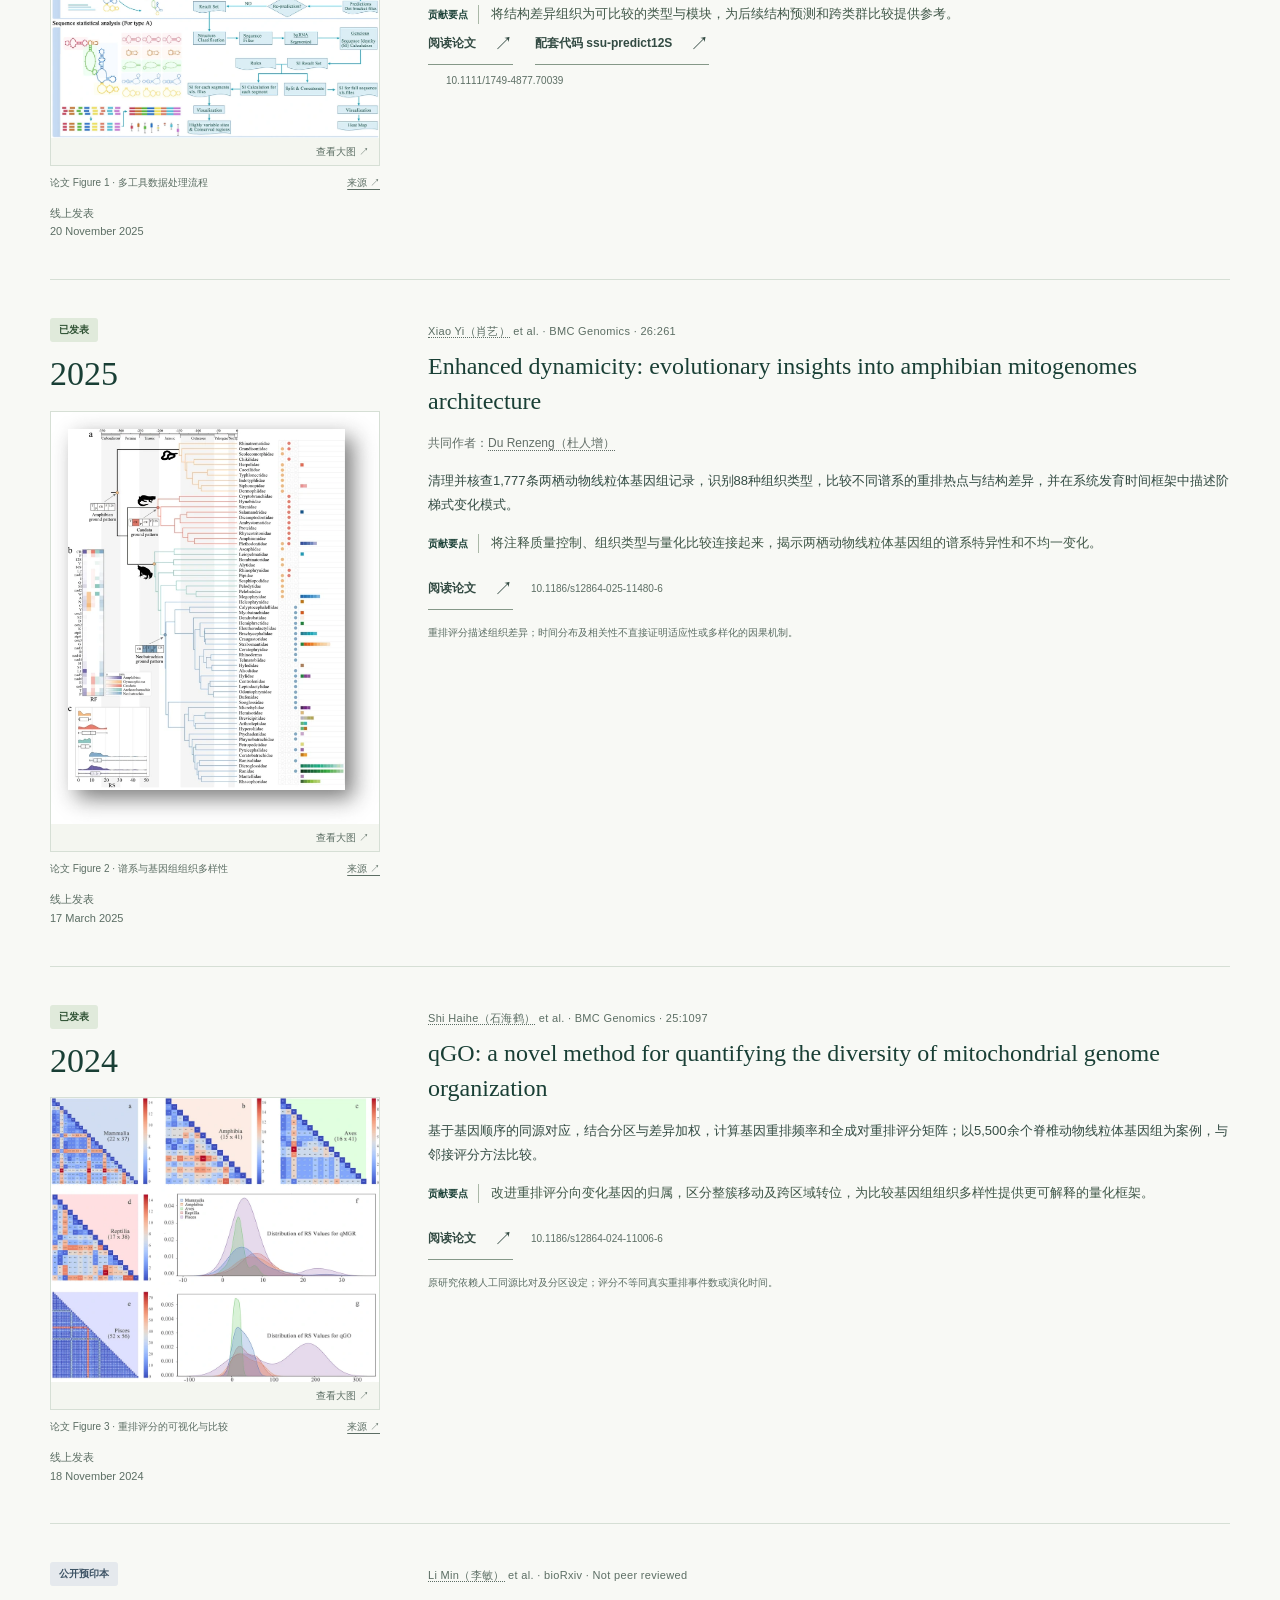
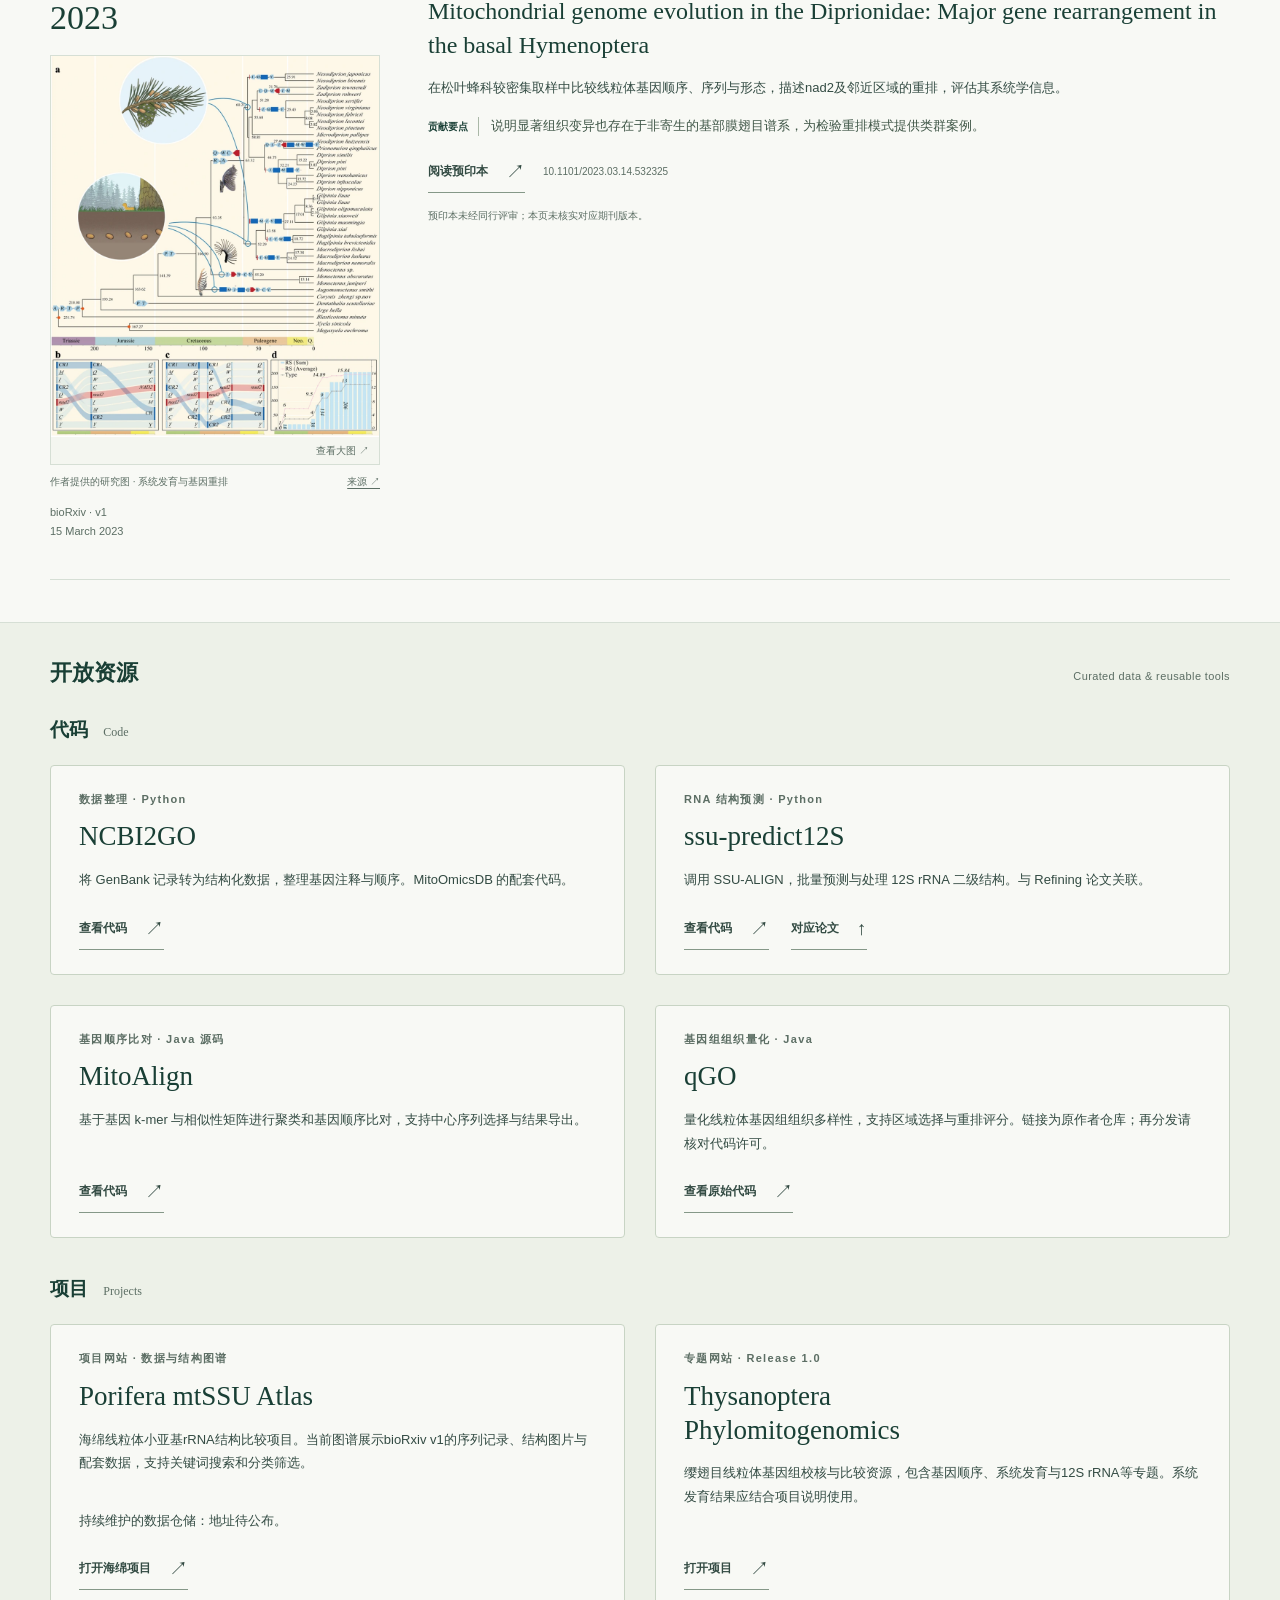
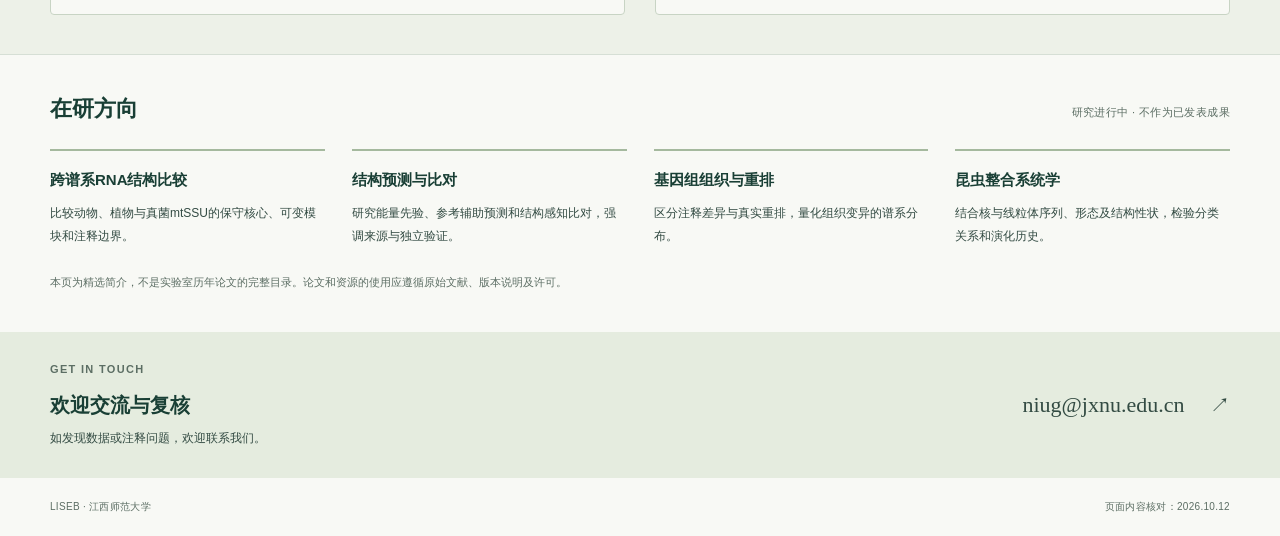
==== commit d4410e83: "Distinguish Porifera publication snapshot from future maintained data repository" ====
--- a/achievements.html
+++ b/achievements.html
@@ -34,7 +34,7 @@
       </article>
 
       <article class="publication" aria-labelledby="pub-porifera" data-date="2026-08-30">
-        <div class="publication-status"><span class="badge preprint">公开预印本</span><div class="pub-year-project"><span class="pub-year">2026</span><a class="pub-project-link" href="https://mitoooool.github.io/porifera-mtssu-atlas/" target="_blank" rel="noopener noreferrer">项目主页 <span aria-hidden="true">↗</span></a></div><figure class="research-graphic"><a class="graphic-open" href="research-figures/porifera-full.webp" target="_blank" rel="noopener noreferrer" aria-label="放大：海绵mtSSU结构骨架、同源螺旋及不同纲的保守序列"><img src="research-figures/porifera.webp" alt="海绵mtSSU结构骨架、同源螺旋及不同纲的保守序列" loading="lazy"><span class="graphic-enlarge">查看大图 ↗</span></a><figcaption>预印本 Figure 1 · 结构与保守序列<a href="https://doi.org/10.64898/2026.08.28.747467" target="_blank" rel="noopener noreferrer">来源 ↗</a></figcaption></figure><span class="status-detail">bioRxiv · v1<br><time datetime="2026-08-30">30 August 2026</time></span></div><div class="publication-body"><p class="journal" lang="en"><a class="author-link" href="members.html#member-m024">Zhou Yunqian（周云倩）</a> et al. · bioRxiv · Not peer reviewed</p><h3 id="pub-porifera" lang="en">Secondary Structure Diversity of the Mitochondrial Small-Subunit rRNA in Porifera</h3><p>以保守结构锚点比较海绵线粒体小亚基rRNA，在共同骨架中识别局部可变结构与组合类型，描述紧凑型和扩展型分子之间的谱系差异。</p><p class="contribution"><span>贡献要点</span> 为高度分化的线粒体rRNA建立可追溯的同源结构比较框架，展示保守骨架可容纳显著的局部变化。</p><a class="text-link" href="https://doi.org/10.64898/2026.08.28.747467" target="_blank" rel="noopener noreferrer">阅读预印本 <span aria-hidden="true">↗</span><span class="sr-only">（在新标签页打开）</span></a><span class="doi">10.64898/2026.08.28.747467</span><p class="status-note">预印本未经同行评审；结构比较结果不直接等同功能或适应性验证。</p></div>
+        <div class="publication-status"><span class="badge preprint">公开预印本</span><div class="pub-year-project"><span class="pub-year">2026</span><a class="pub-project-link" href="https://mitoooool.github.io/porifera-mtssu-atlas/" target="_blank" rel="noopener noreferrer">项目主页 <span aria-hidden="true">↗</span></a></div><figure class="research-graphic"><a class="graphic-open" href="research-figures/porifera-full.webp" target="_blank" rel="noopener noreferrer" aria-label="放大：海绵mtSSU结构骨架、同源螺旋及不同纲的保守序列"><img src="research-figures/porifera.webp" alt="海绵mtSSU结构骨架、同源螺旋及不同纲的保守序列" loading="lazy"><span class="graphic-enlarge">查看大图 ↗</span></a><figcaption>预印本 Figure 1 · 结构与保守序列<a href="https://doi.org/10.64898/2026.08.28.747467" target="_blank" rel="noopener noreferrer">来源 ↗</a></figcaption></figure><span class="status-detail">bioRxiv · v1<br><time datetime="2026-08-30">30 August 2026</time></span></div><div class="publication-body"><p class="journal" lang="en"><a class="author-link" href="members.html#member-m024">Zhou Yunqian（周云倩）</a> et al. · bioRxiv · Not peer reviewed</p><h3 id="pub-porifera" lang="en">Secondary Structure Diversity of the Mitochondrial Small-Subunit rRNA in Porifera</h3><p>以保守结构锚点比较海绵线粒体小亚基rRNA，在共同骨架中识别局部可变结构与组合类型，描述紧凑型和扩展型分子之间的谱系差异。</p><p class="contribution"><span>贡献要点</span> 为高度分化的线粒体rRNA建立可追溯的同源结构比较框架，展示保守骨架可容纳显著的局部变化。</p><a class="text-link" href="https://doi.org/10.64898/2026.08.28.747467" target="_blank" rel="noopener noreferrer">阅读预印本 <span aria-hidden="true">↗</span><span class="sr-only">（在新标签页打开）</span></a><span class="doi">10.64898/2026.08.28.747467</span><p class="status-note">预印本未经同行评审；结构比较结果不直接等同功能或适应性验证。</p><p class="status-note">数据说明：本条目与图谱对应bioRxiv v1。持续维护的数据仓储地址待公布；后续新增与修订不覆盖论文对应版本。</p></div>
       </article>
 
       <article class="publication" aria-labelledby="pub-vertebrate" data-date="2025-11-20">
@@ -69,7 +69,7 @@
         <section class="resource-group" id="projects" aria-labelledby="projects-title">
           <h3 class="resource-group-title" id="projects-title">项目 <span lang="en">Projects</span></h3>
           <div class="resource-grid">
-            <article class="resource-card" id="resource-porifera"><p class="eyebrow">项目网站 · 数据与结构图谱</p><h3 lang="en">Porifera mtSSU Atlas</h3><p>海绵线粒体小亚基rRNA结构比较项目。浏览序列记录、结构图片与配套数据，支持关键词搜索和分类筛选。</p><a class="text-link" href="https://mitoooool.github.io/porifera-mtssu-atlas/" target="_blank" rel="noopener noreferrer">打开海绵项目 <span aria-hidden="true">↗</span><span class="sr-only">（在新标签页打开）</span></a></article>
+            <article class="resource-card" id="resource-porifera"><p class="eyebrow">项目网站 · 数据与结构图谱</p><h3 lang="en">Porifera mtSSU Atlas</h3><p>海绵线粒体小亚基rRNA结构比较项目。当前图谱展示bioRxiv v1的序列记录、结构图片与配套数据，支持关键词搜索和分类筛选。</p><p>持续维护的数据仓储：地址待公布。</p><a class="text-link" href="https://mitoooool.github.io/porifera-mtssu-atlas/" target="_blank" rel="noopener noreferrer">打开海绵项目 <span aria-hidden="true">↗</span><span class="sr-only">（在新标签页打开）</span></a></article>
           <article class="resource-card"><p class="eyebrow">专题网站 · Release 1.0</p><h3 lang="en">Thysanoptera<br>Phylomitogenomics</h3><p>缨翅目线粒体基因组校核与比较资源，包含基因顺序、系统发育与12S rRNA等专题。系统发育结果应结合项目说明使用。</p><a class="text-link" href="https://mitoooool.github.io/thysanoptera-phylomitogenomics/" target="_blank" rel="noopener noreferrer">打开项目 <span aria-hidden="true">↗</span><span class="sr-only">（在新标签页打开）</span></a></article>
           </div>
         </section>
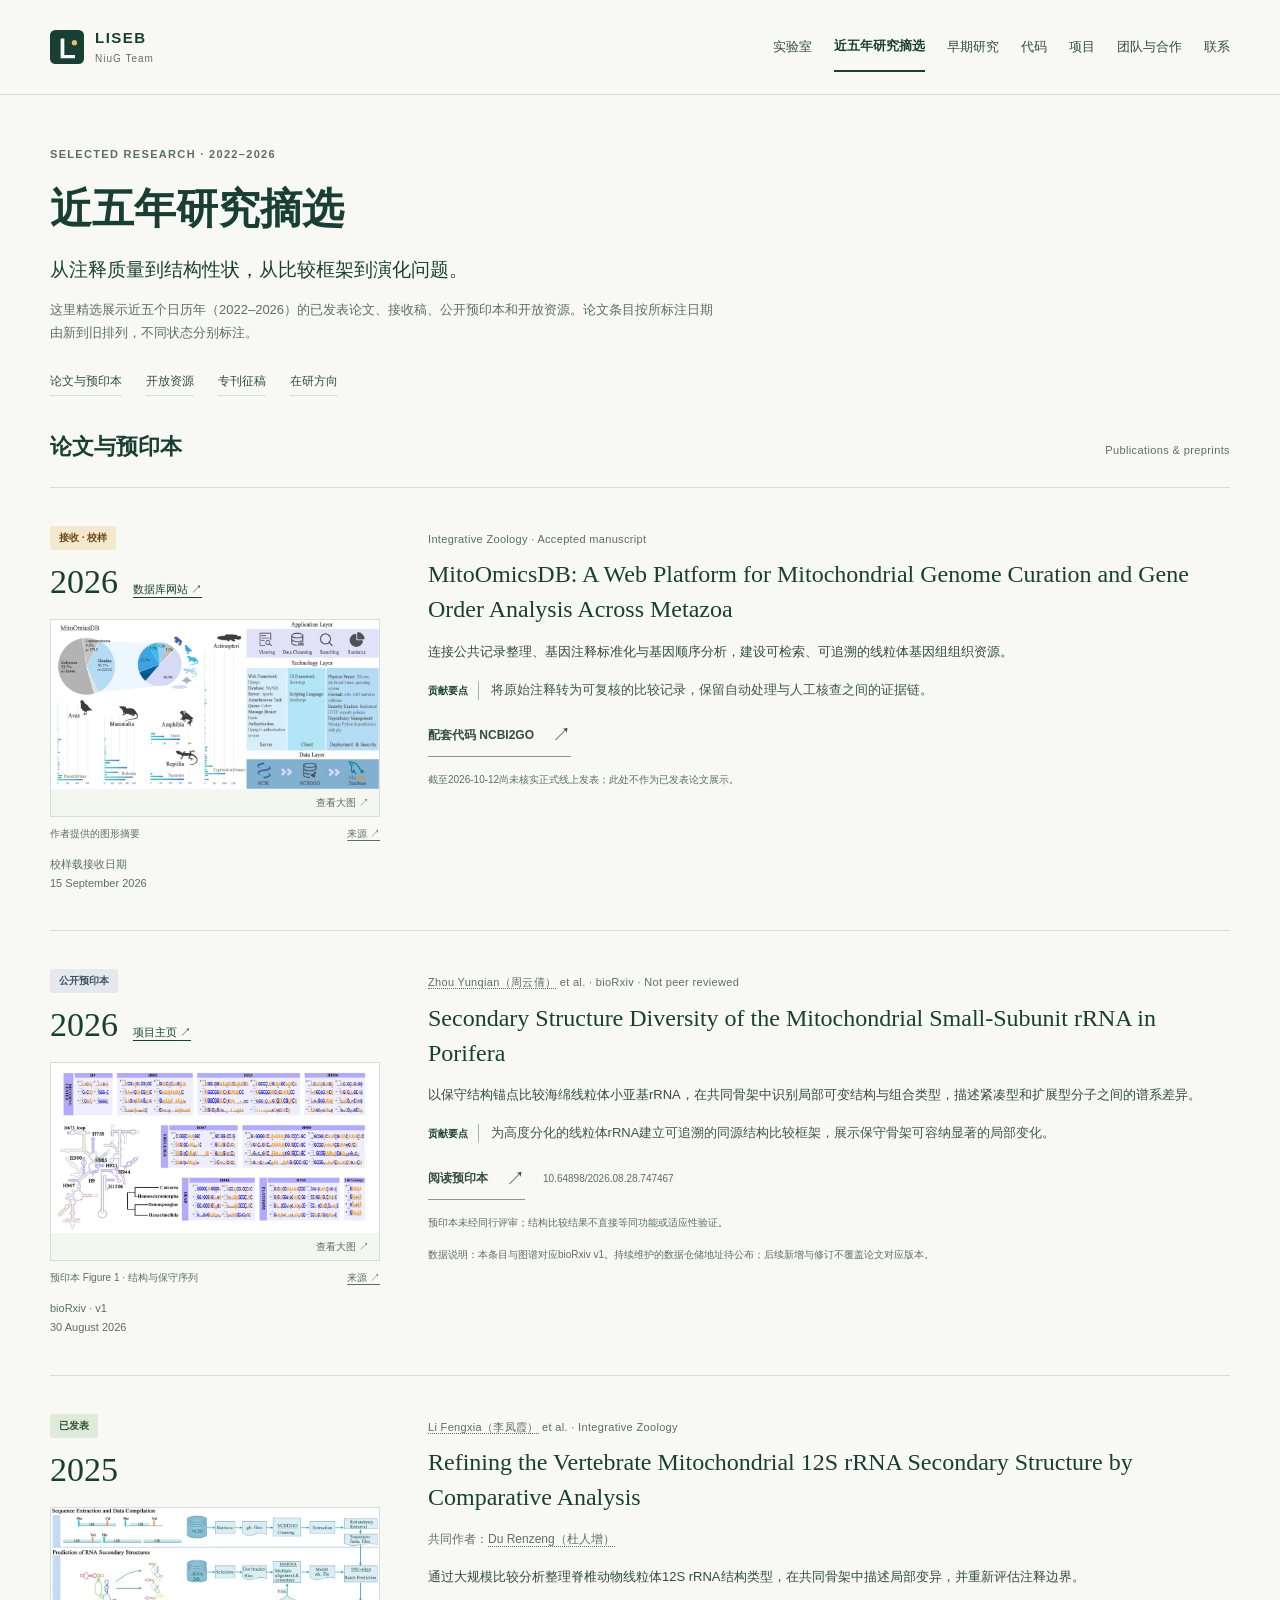
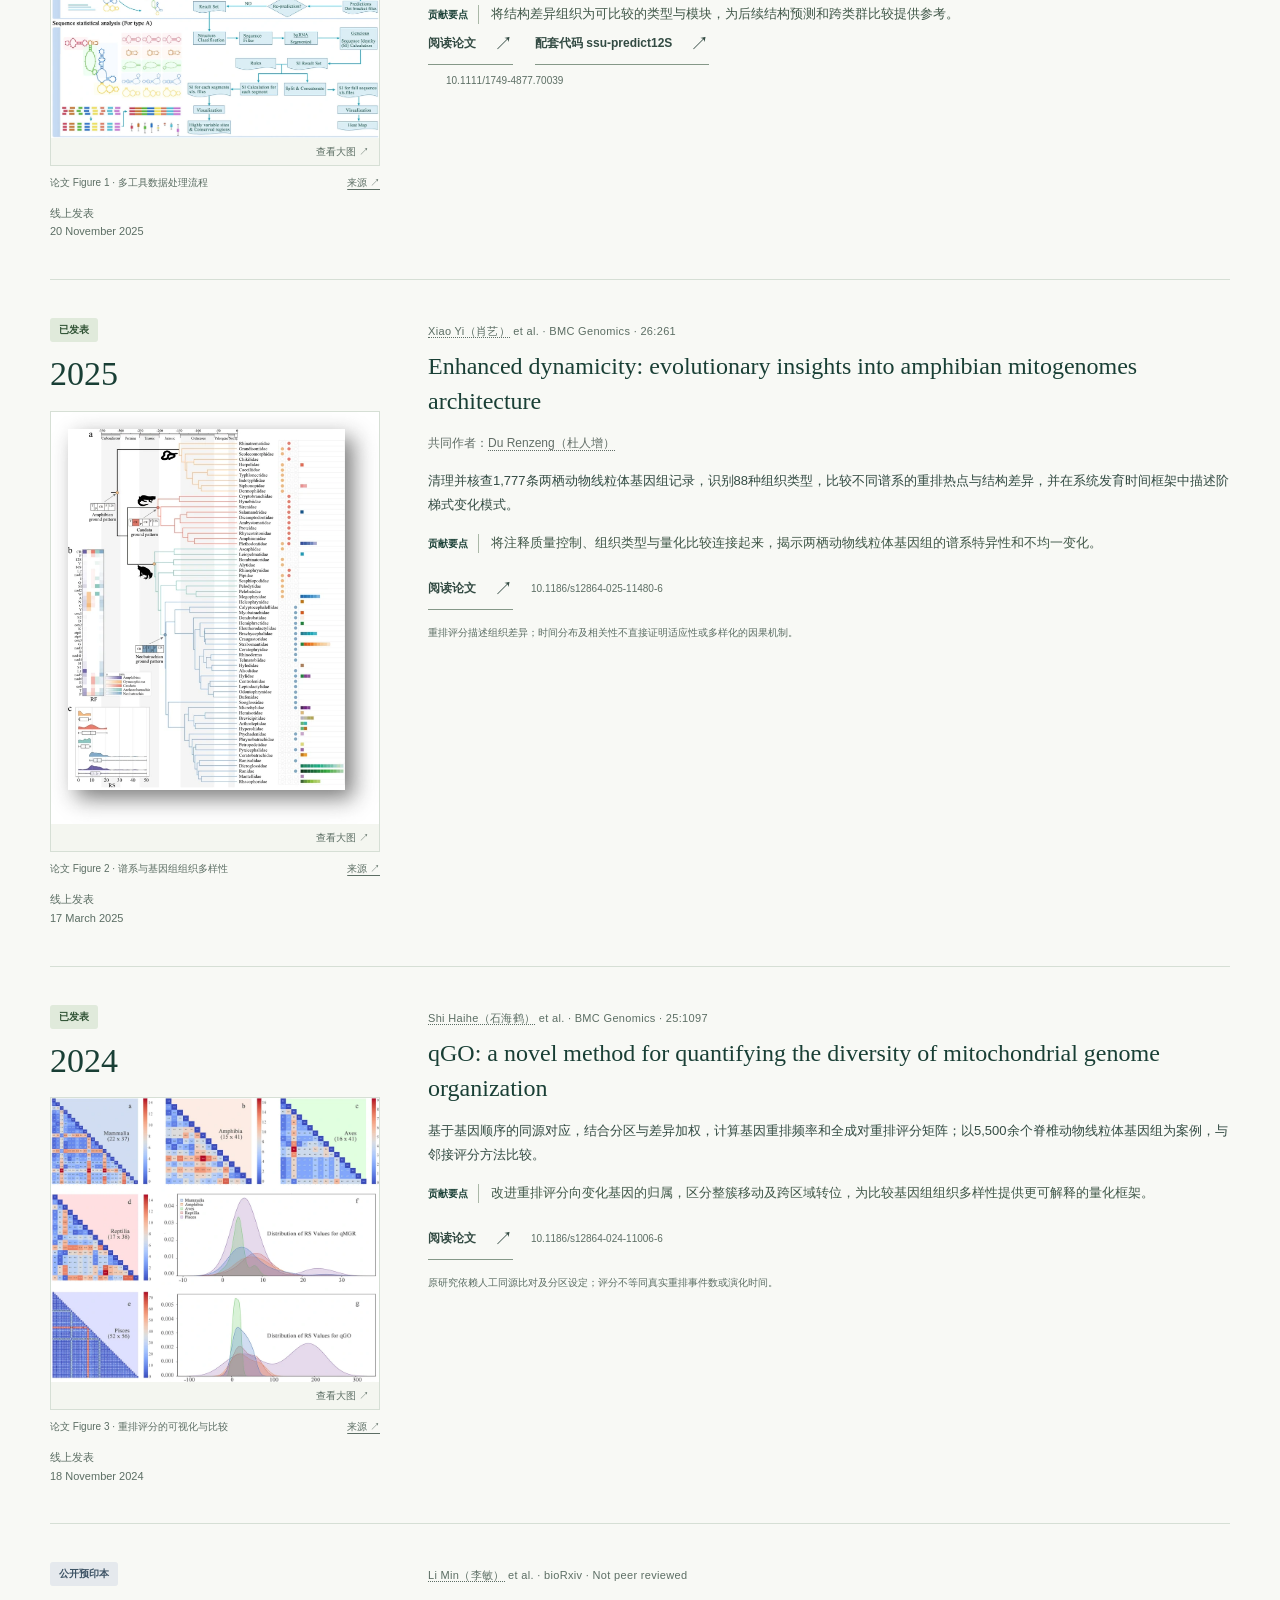
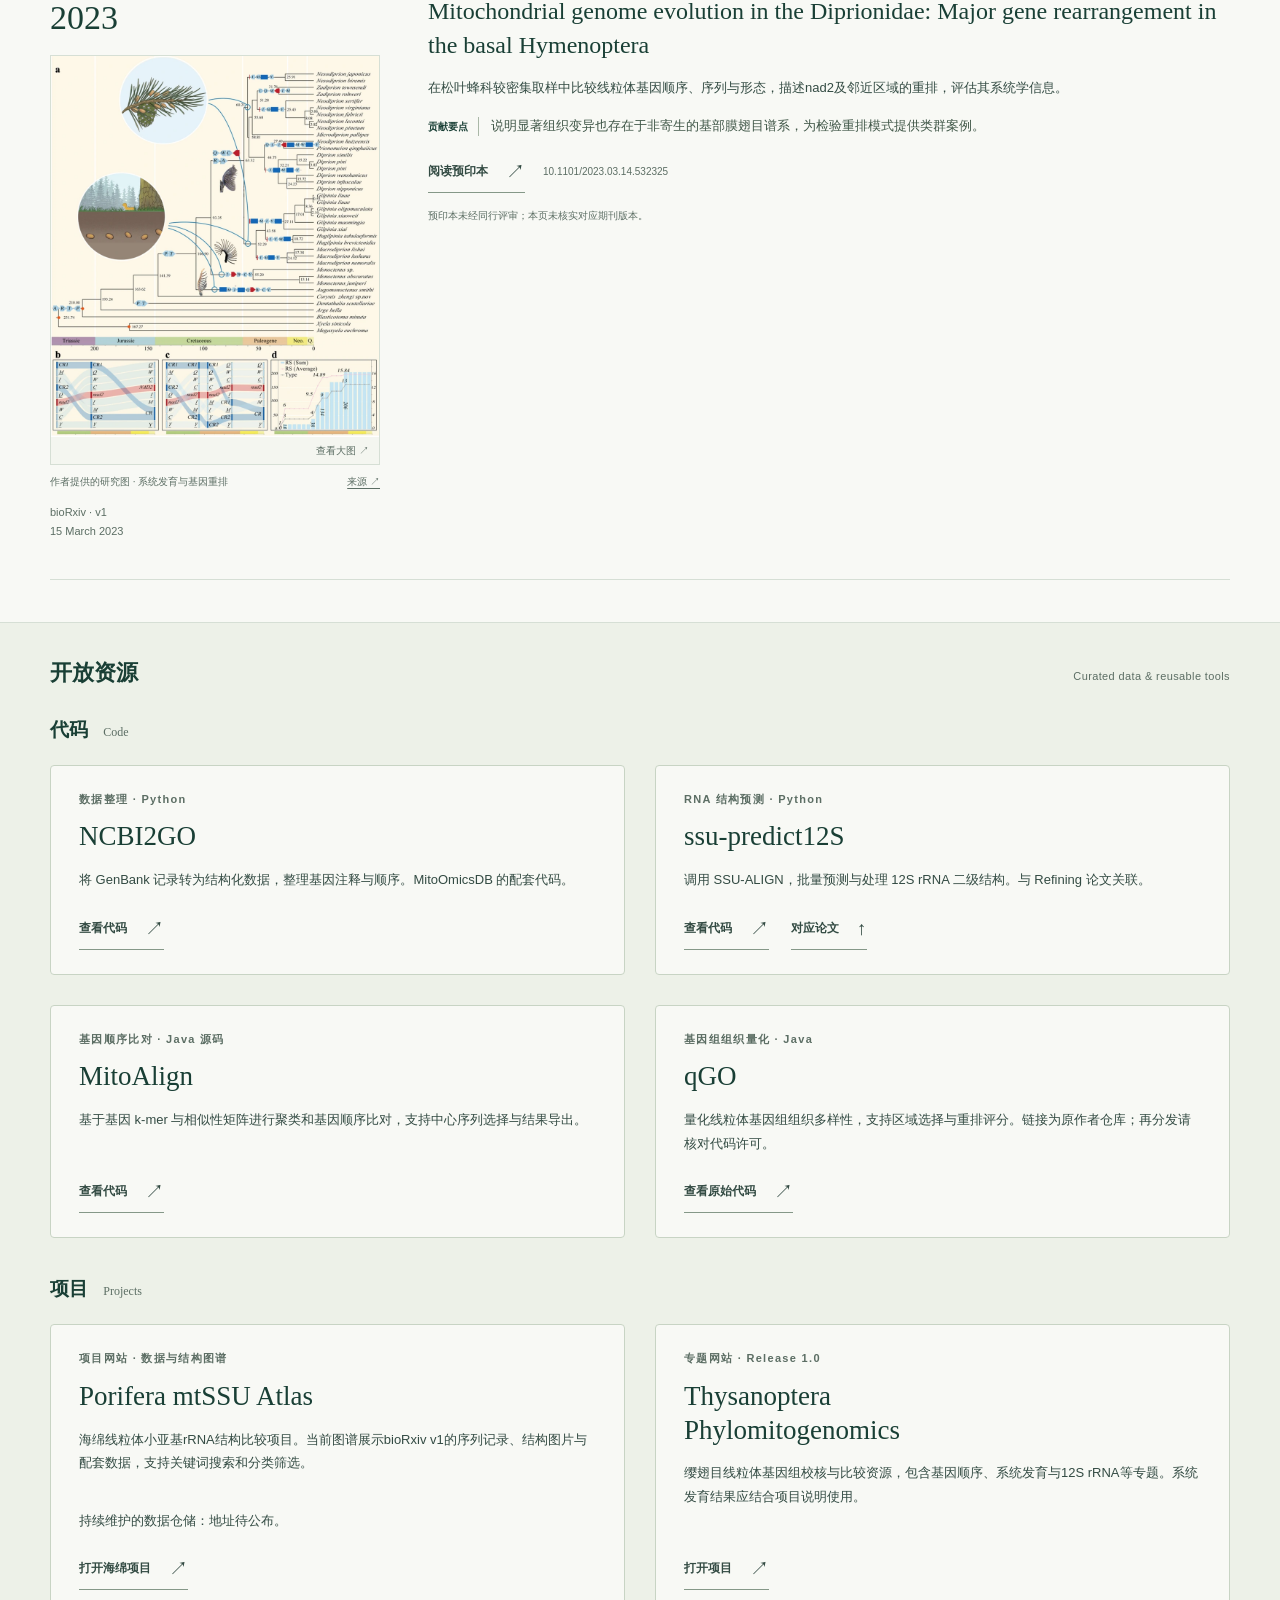
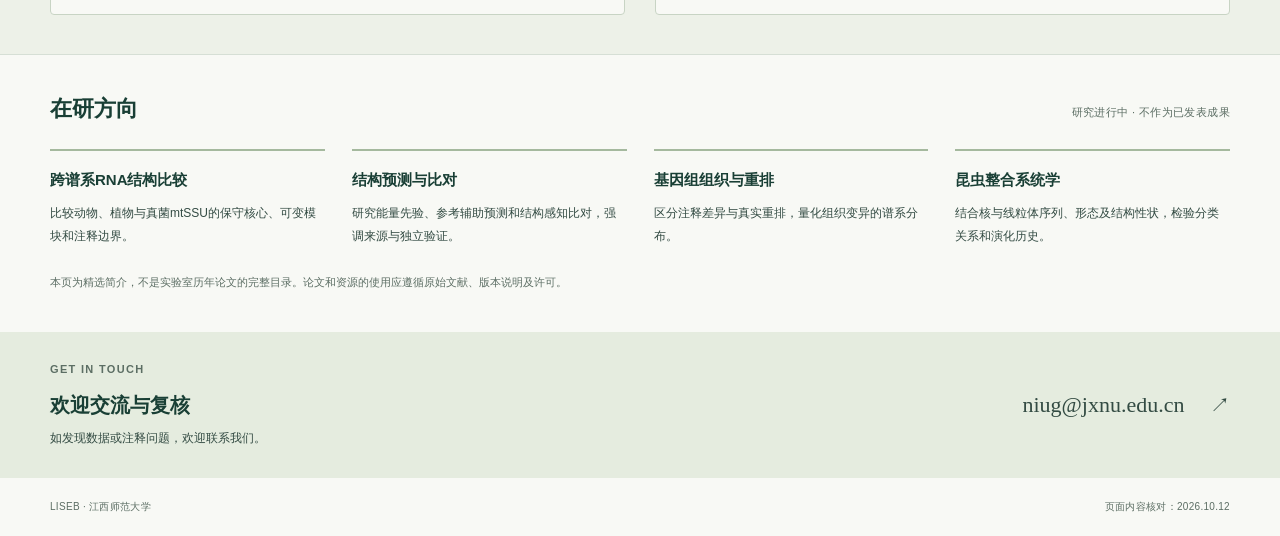
==== commit bd0e2161: "Unify Team and Collaboration navigation and add Guoyu quotation" ====
--- a/achievements.html
+++ b/achievements.html
@@ -14,7 +14,7 @@
   <header class="site-header">
     <div class="container header-inner">
       <a class="brand site-brand" href="index.html" aria-label="LISEB 实验室首页"><img class="site-brand-icon" src="favicon.svg" width="34" height="34" alt=""><span class="site-brand-text"><strong>LISEB</strong><small>NiuG Team</small></span></a>
-      <nav class="primary-nav" aria-label="主导航"><a href="index.html">实验室</a><a href="achievements.html" aria-current="page">近五年研究摘选</a><a href="heritage.html">早期研究</a><a href="achievements.html#code">代码</a><a href="achievements.html#projects">项目</a><a href="members.html">成员</a><a href="index.html#contact" class="nav-contact">联系</a></nav>
+      <nav class="primary-nav" aria-label="主导航"><a href="index.html">实验室</a><a href="achievements.html" aria-current="page">近五年研究摘选</a><a href="heritage.html">早期研究</a><a href="achievements.html#code">代码</a><a href="achievements.html#projects">项目</a><a href="members.html">团队与合作</a><a href="index.html#contact" class="nav-contact">联系</a></nav>
     </div>
   </header>
   <main id="main">
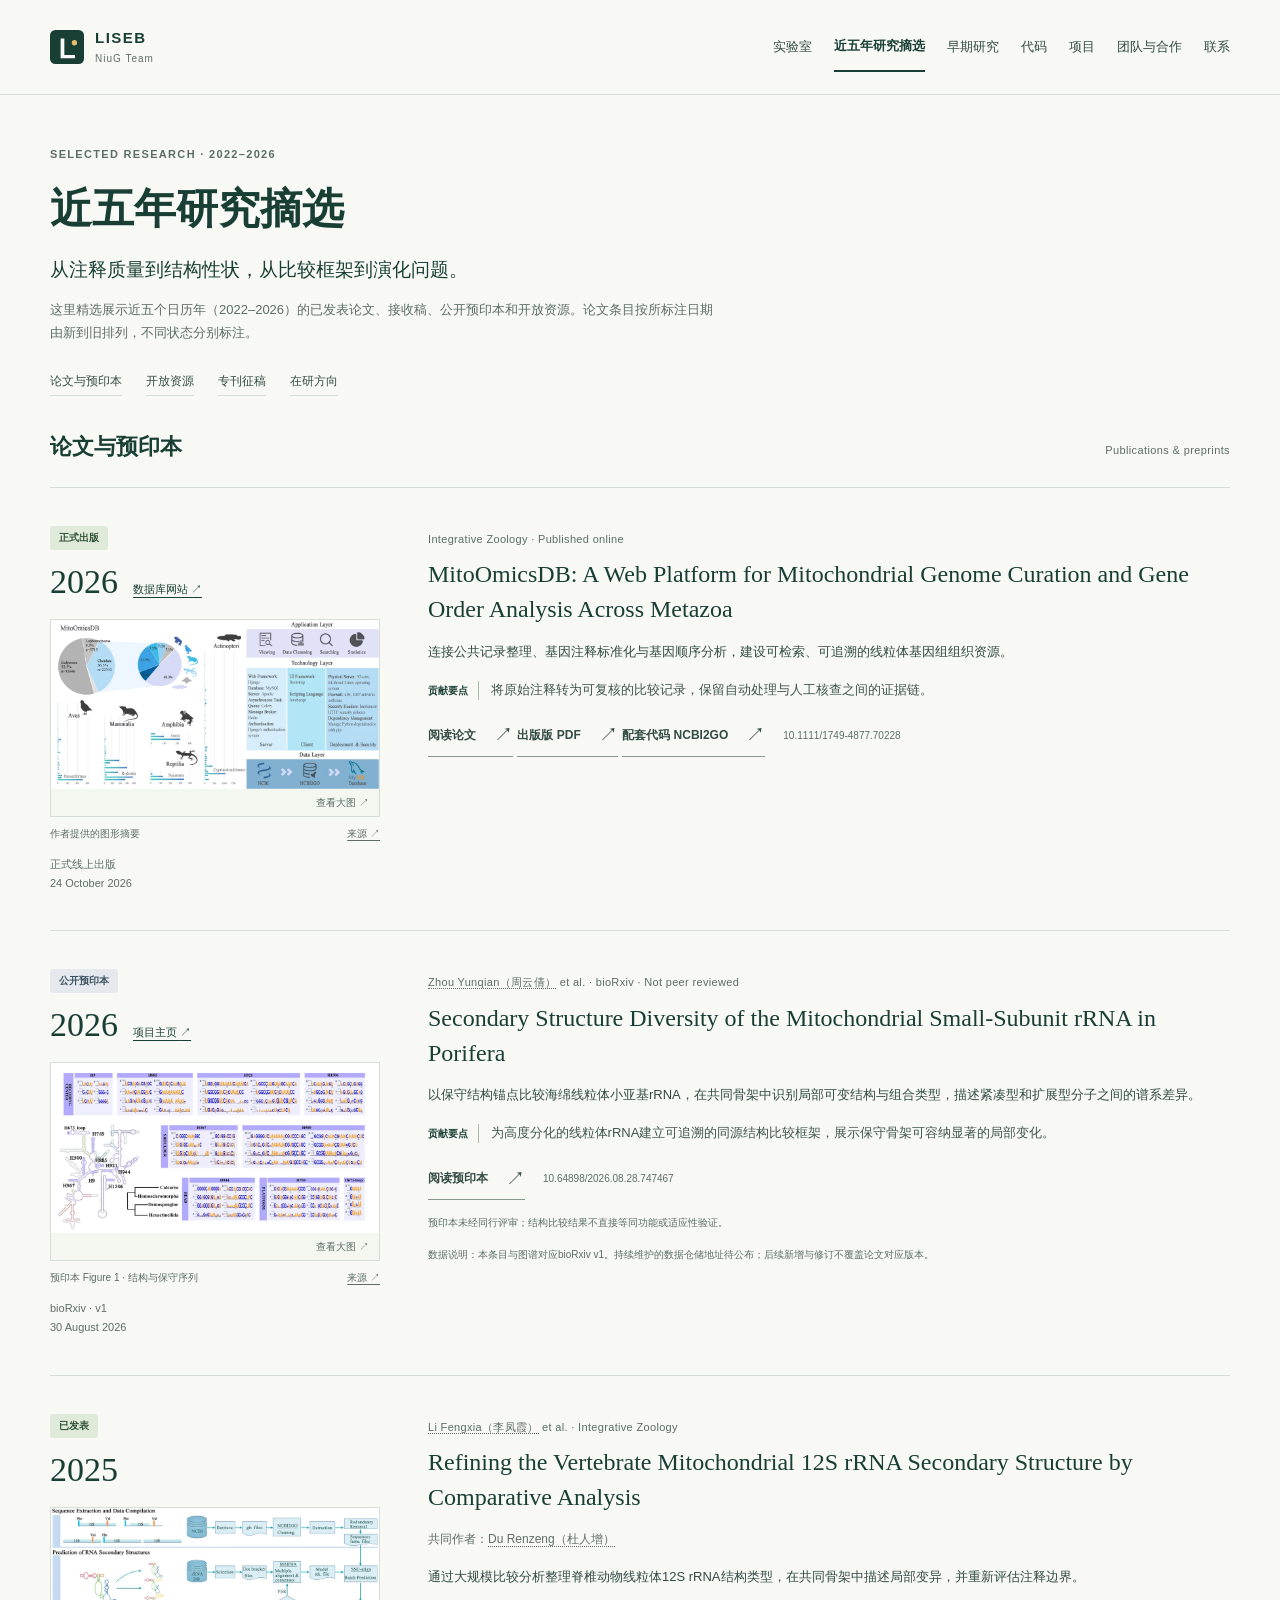
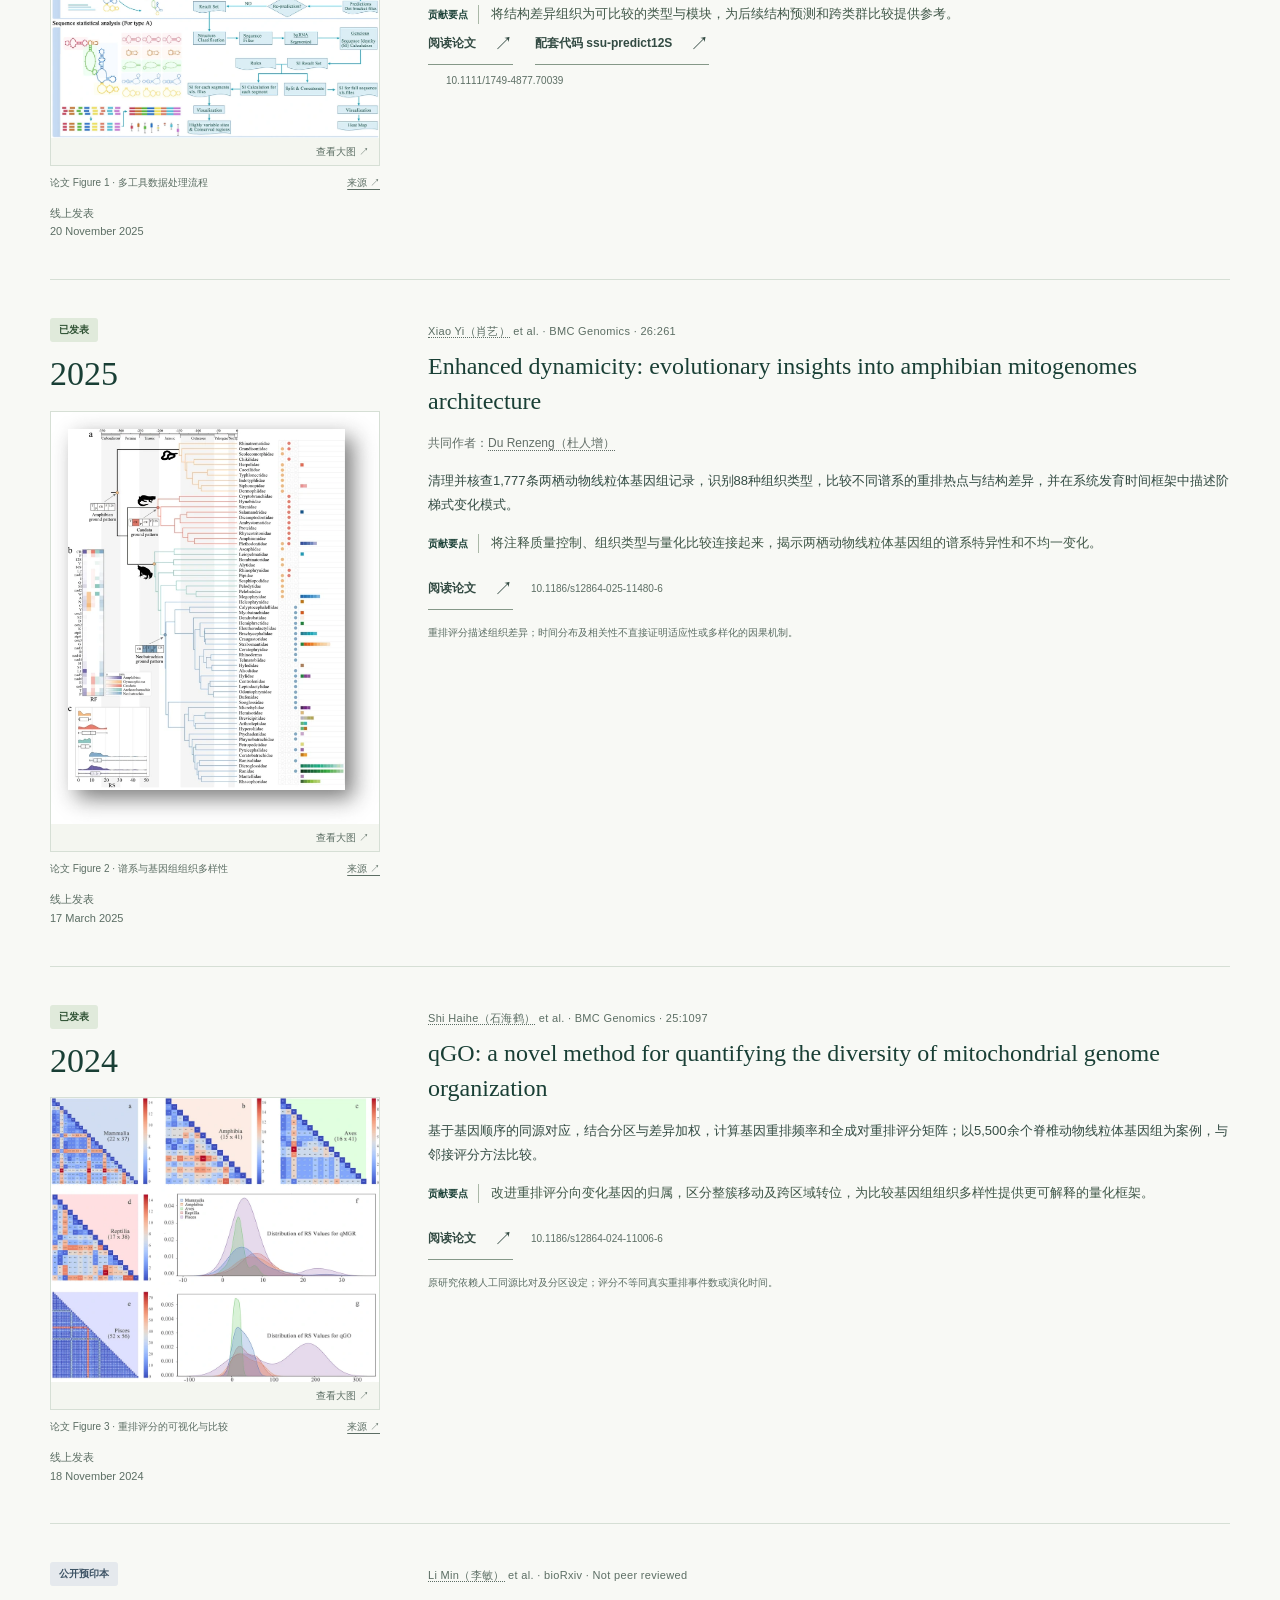
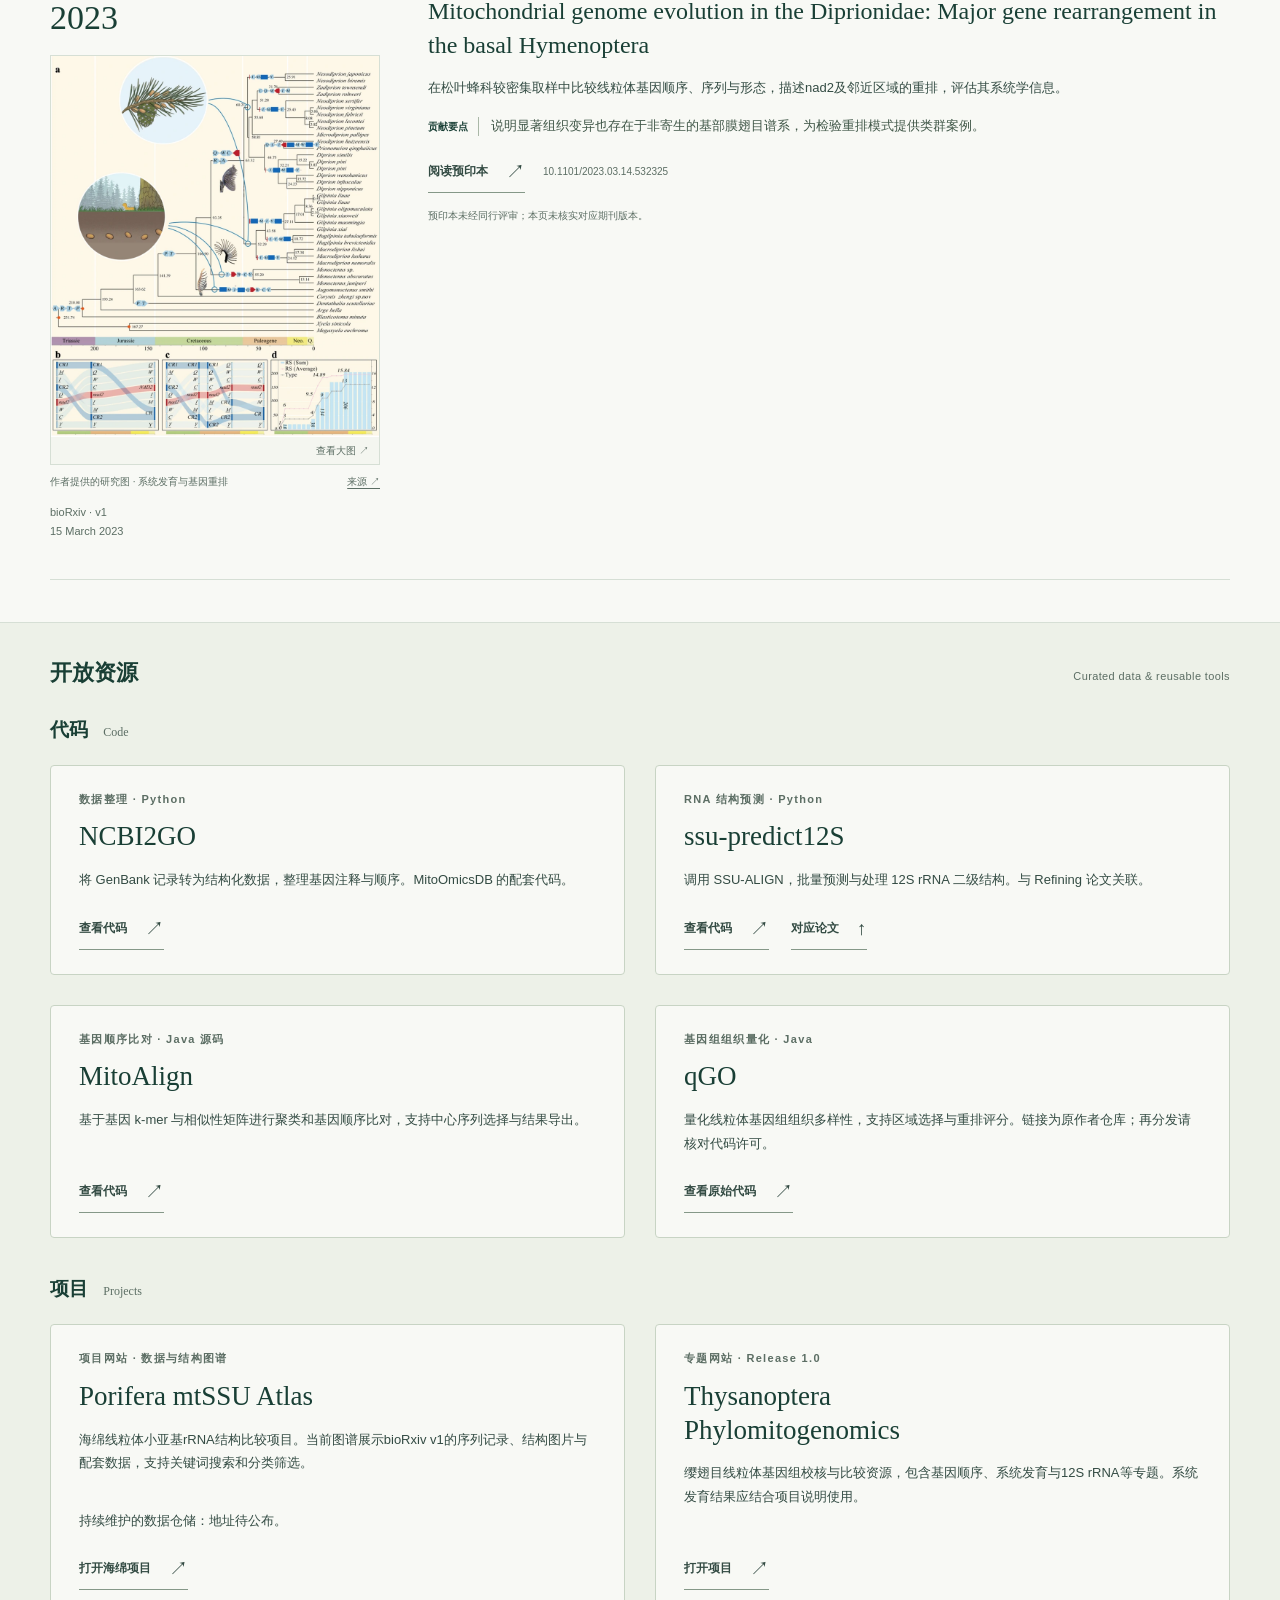
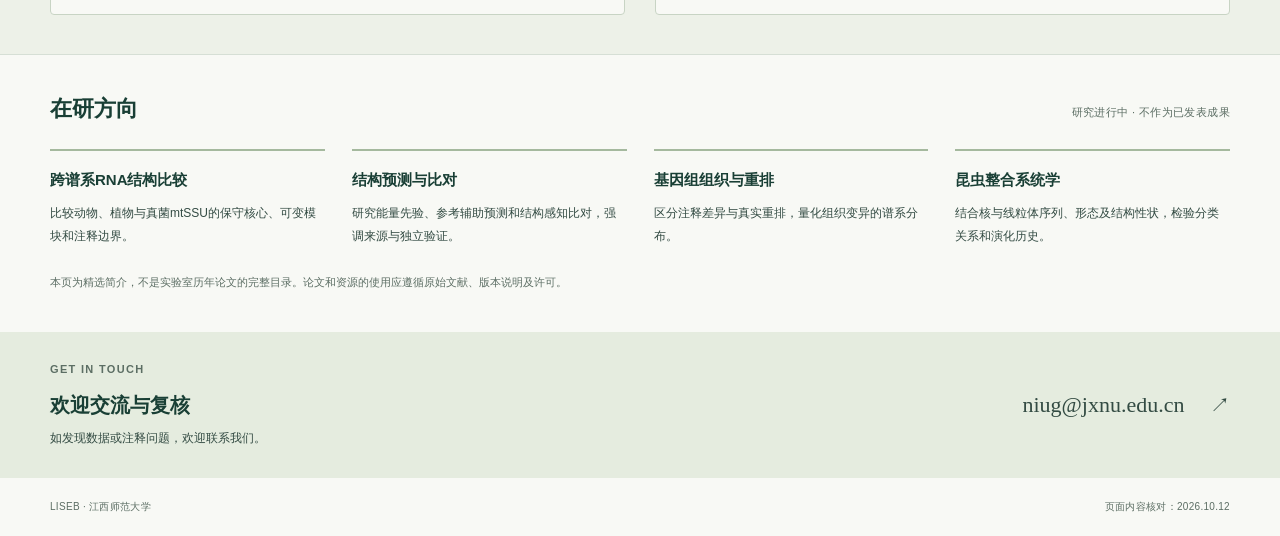
==== commit 570a91f7: "Mark MitoOmicsDB as formally published and add article DOI" ====
--- a/achievements.html
+++ b/achievements.html
@@ -29,8 +29,8 @@
     <section class="container papers-section" id="papers" aria-labelledby="papers-title">
       <div class="section-heading"><h2 id="papers-title">论文与预印本</h2><p lang="en">Publications &amp; preprints</p></div>
 
-      <article class="publication" aria-labelledby="pub-mitoomics" data-date="2026-09-15">
-        <div class="publication-status"><span class="badge accepted">接收 · 校样</span><div class="pub-year-project"><span class="pub-year">2026</span><a class="pub-project-link" href="https://www.mitoooool.com/db/" target="_blank" rel="noopener noreferrer">数据库网站 ↗</a></div><figure class="research-graphic"><a class="graphic-open" href="research-figures/mitoomics-full.webp" target="_blank" rel="noopener noreferrer" aria-label="放大：MitoOmicsDB的数据组成及应用、技术、数据层架构"><img src="research-figures/mitoomics.webp" alt="MitoOmicsDB的数据组成及应用、技术、数据层架构" loading="lazy"><span class="graphic-enlarge">查看大图 ↗</span></a><figcaption>作者提供的图形摘要<a href="https://www.mitoooool.com/db/" target="_blank" rel="noopener noreferrer">来源 ↗</a></figcaption></figure><span class="status-detail">校样载接收日期<br>15 September 2026</span></div><div class="publication-body"><p class="journal" lang="en">Integrative Zoology · Accepted manuscript</p><h3 id="pub-mitoomics" lang="en">MitoOmicsDB: A Web Platform for Mitochondrial Genome Curation and Gene Order Analysis Across Metazoa</h3><p>连接公共记录整理、基因注释标准化与基因顺序分析，建设可检索、可追溯的线粒体基因组组织资源。</p><p class="contribution"><span>贡献要点</span> 将原始注释转为可复核的比较记录，保留自动处理与人工核查之间的证据链。</p><a class="text-link" href="https://github.com/Mitoooool/NCBI2GO" target="_blank" rel="noopener noreferrer">配套代码 NCBI2GO <span aria-hidden="true">↗</span><span class="sr-only">（在新标签页打开）</span></a><p class="status-note">截至2026-10-12尚未核实正式线上发表；此处不作为已发表论文展示。</p></div>
+      <article class="publication" aria-labelledby="pub-mitoomics" data-date="2026-10-24">
+        <div class="publication-status"><span class="badge published">正式出版</span><div class="pub-year-project"><span class="pub-year">2026</span><a class="pub-project-link" href="https://www.mitoooool.com/db/" target="_blank" rel="noopener noreferrer">数据库网站 ↗</a></div><figure class="research-graphic"><a class="graphic-open" href="research-figures/mitoomics-full.webp" target="_blank" rel="noopener noreferrer" aria-label="放大：MitoOmicsDB的数据组成及应用、技术、数据层架构"><img src="research-figures/mitoomics.webp" alt="MitoOmicsDB的数据组成及应用、技术、数据层架构" loading="lazy"><span class="graphic-enlarge">查看大图 ↗</span></a><figcaption>作者提供的图形摘要<a href="https://www.mitoooool.com/db/" target="_blank" rel="noopener noreferrer">来源 ↗</a></figcaption></figure><span class="status-detail">正式线上出版<br> <time datetime="2026-10-24">24 October 2026</time></span></div><div class="publication-body"><p class="journal" lang="en">Integrative Zoology · Published online</p><h3 id="pub-mitoomics" lang="en">MitoOmicsDB: A Web Platform for Mitochondrial Genome Curation and Gene Order Analysis Across Metazoa</h3><p>连接公共记录整理、基因注释标准化与基因顺序分析，建设可检索、可追溯的线粒体基因组组织资源。</p><p class="contribution"><span>贡献要点</span> 将原始注释转为可复核的比较记录，保留自动处理与人工核查之间的证据链。</p><a class="text-link" href="https://doi.org/10.1111/1749-4877.70228" target="_blank" rel="noopener noreferrer">阅读论文 <span aria-hidden="true">↗</span></a> <a class="text-link" href="https://onlinelibrary.wiley.com/doi/epdf/10.1111/1749-4877.70228" target="_blank" rel="noopener noreferrer">出版版 PDF <span aria-hidden="true">↗</span></a> <a class="text-link" href="https://github.com/Mitoooool/NCBI2GO" target="_blank" rel="noopener noreferrer">配套代码 NCBI2GO <span aria-hidden="true">↗</span><span class="sr-only">（在新标签页打开）</span></a><span class="doi">10.1111/1749-4877.70228</span></div>
       </article>
 
       <article class="publication" aria-labelledby="pub-porifera" data-date="2026-08-30">
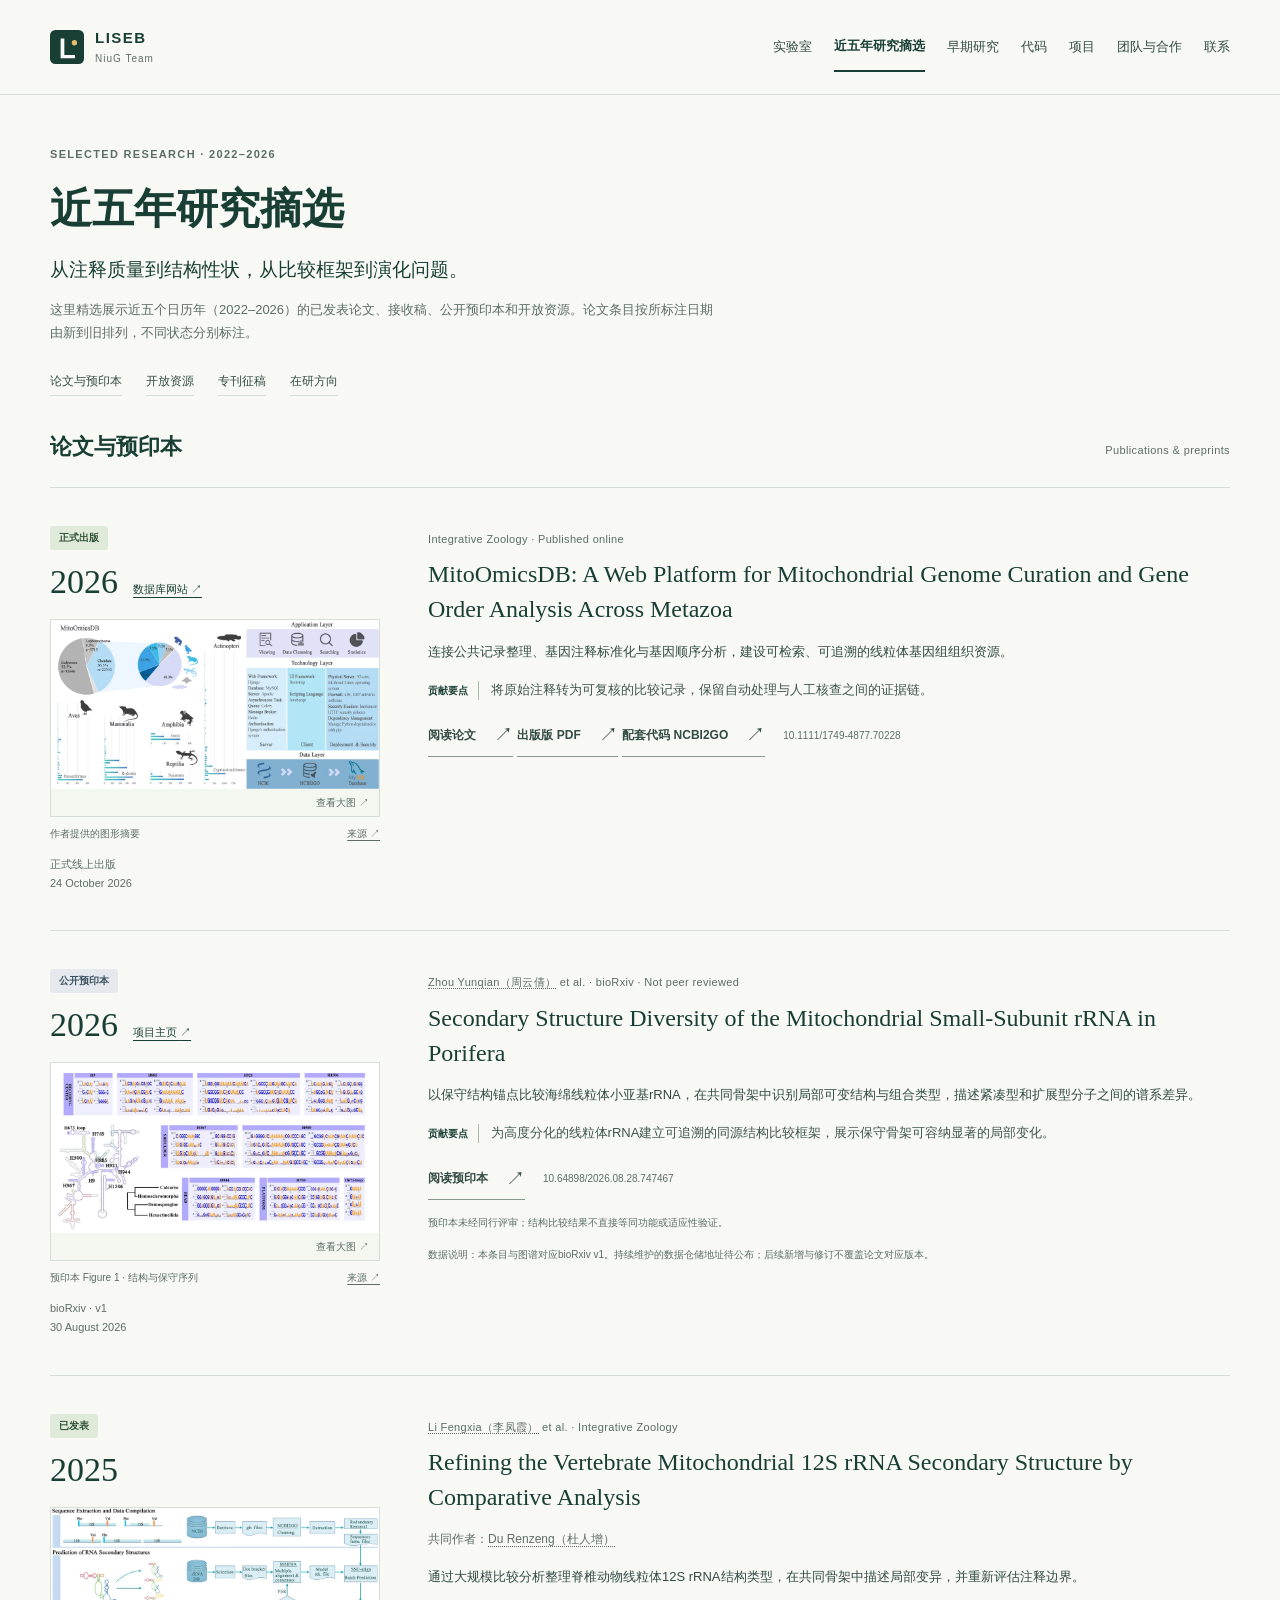
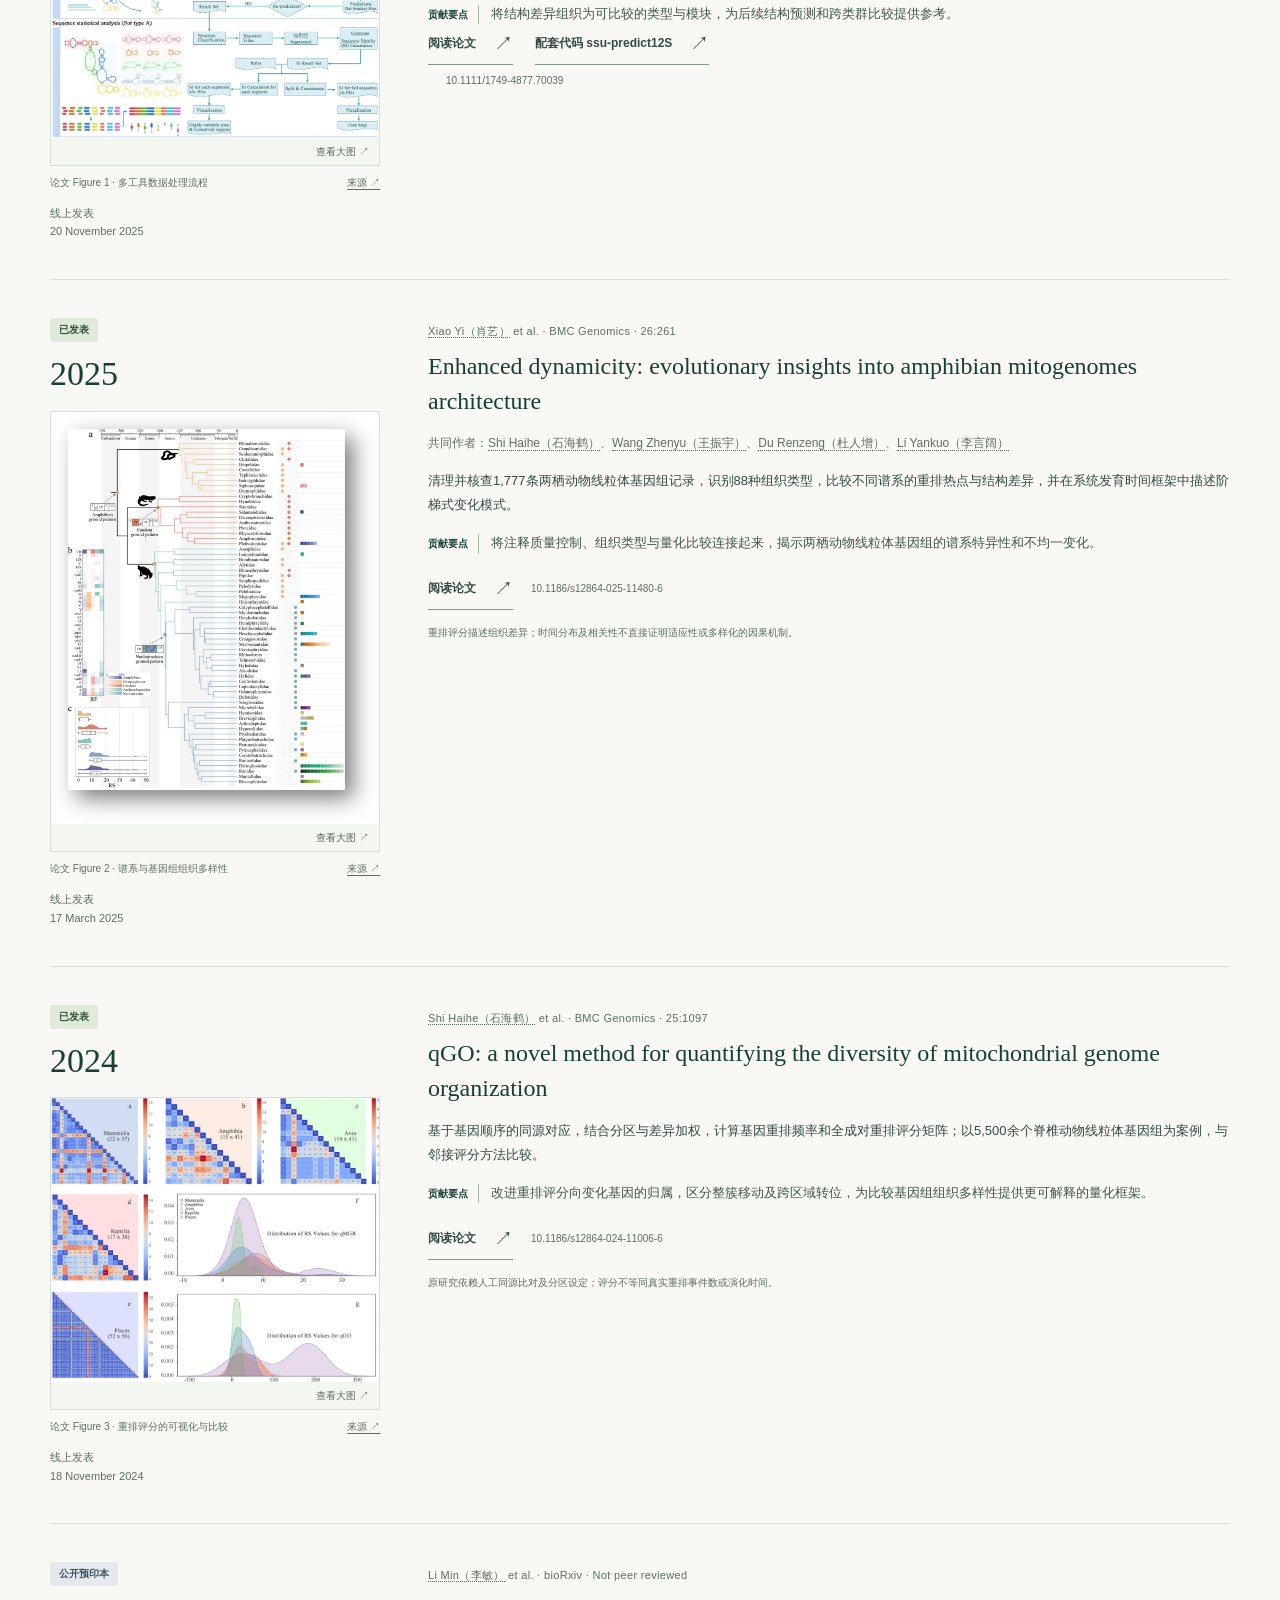
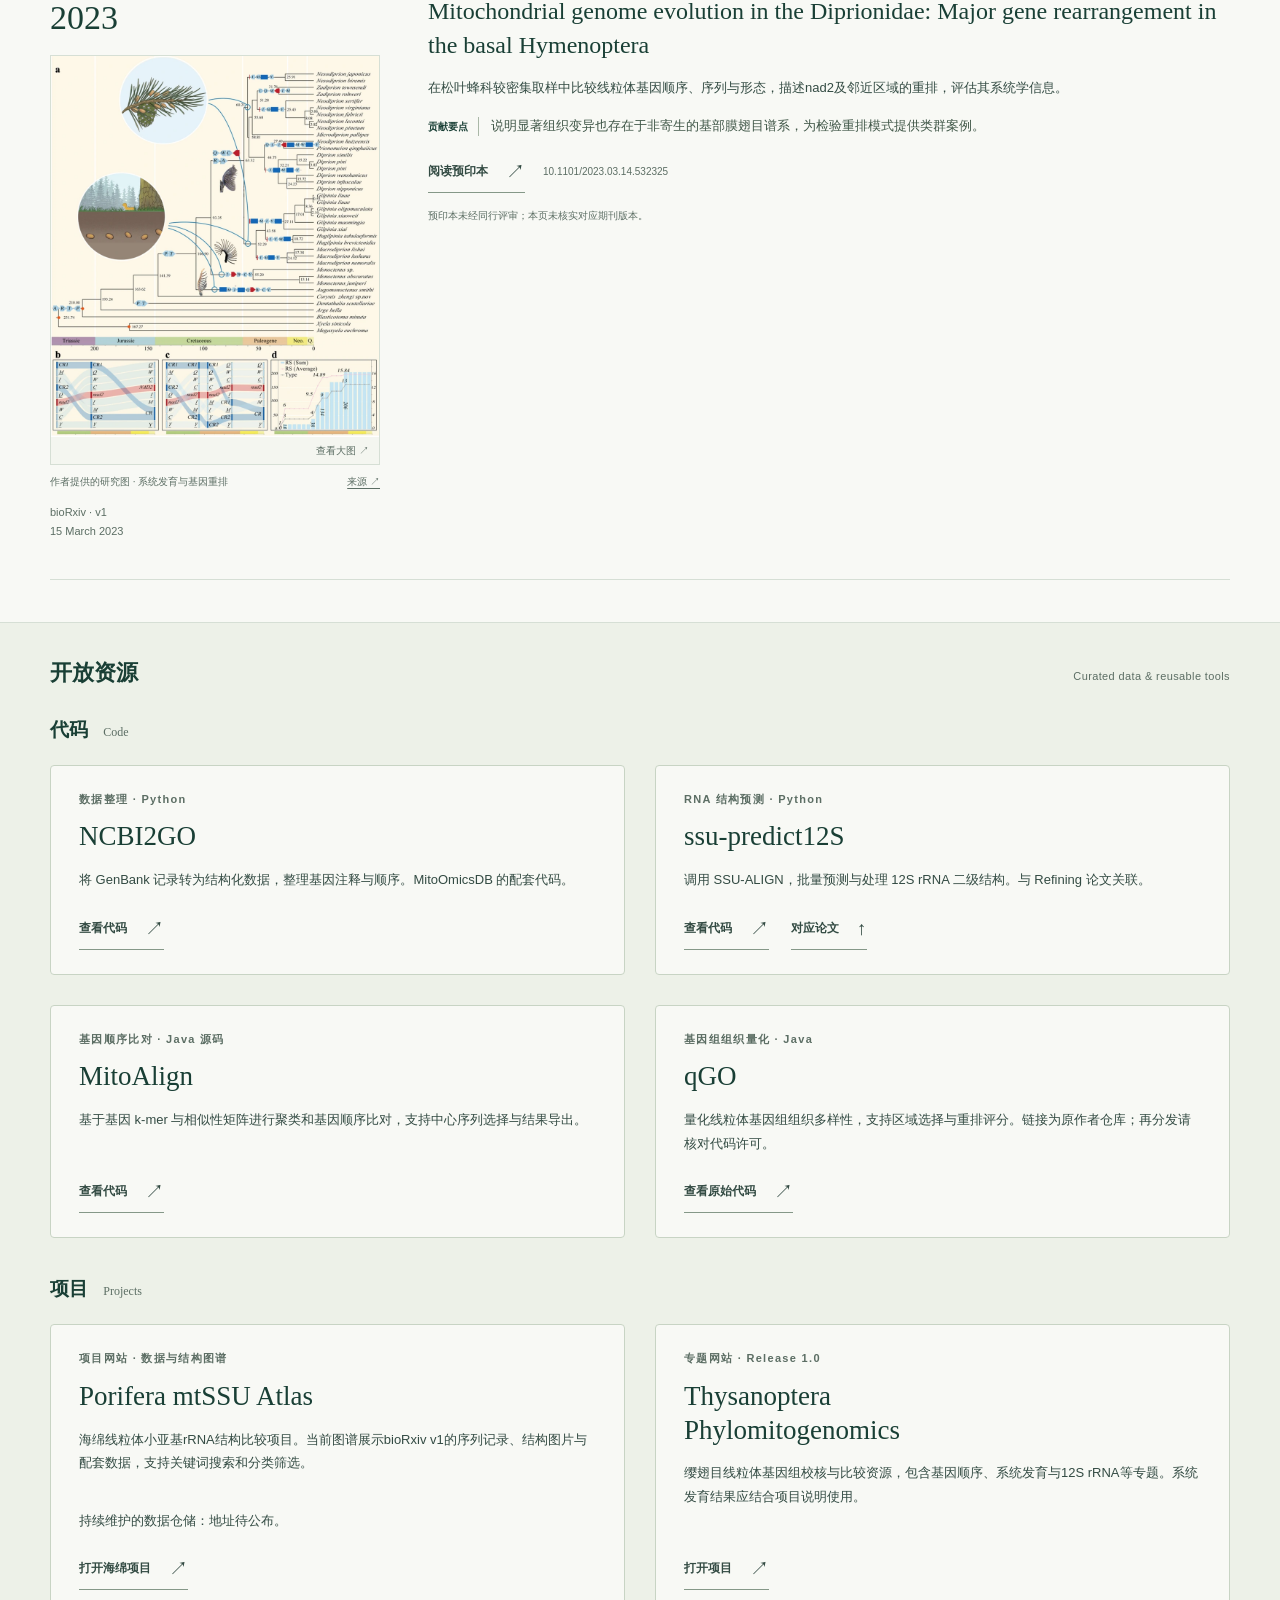
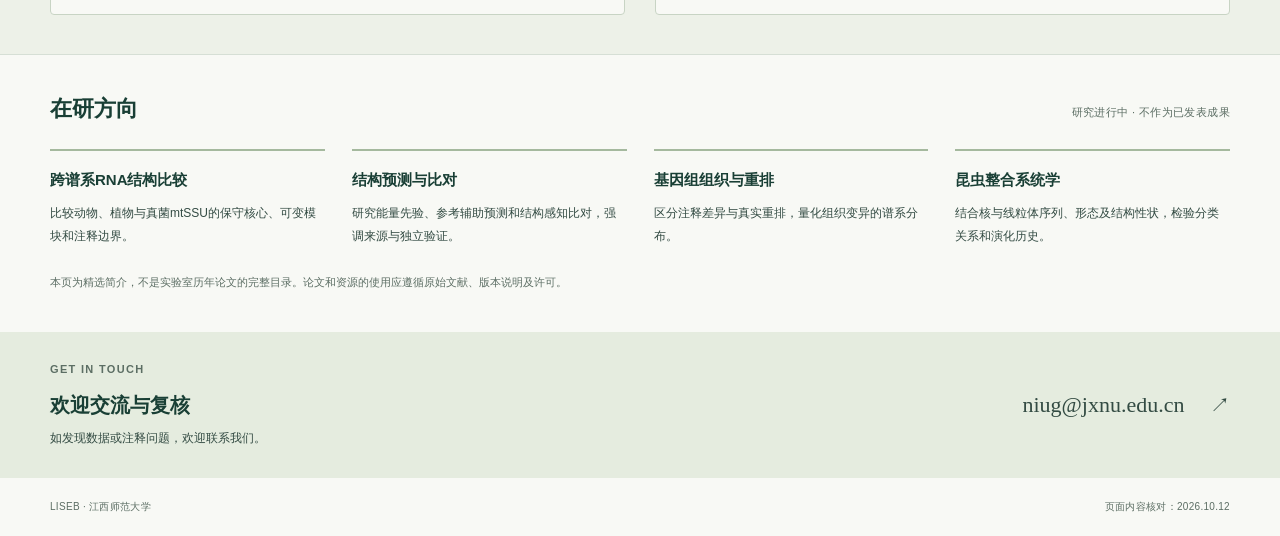
==== commit bfbf873b: "Link Wildlife Conservation collaborators and Shi Haihe to the amphibian mitogenome paper" ====
--- a/achievements.html
+++ b/achievements.html
@@ -42,7 +42,7 @@
       </article>
 
       <article class="publication" aria-labelledby="pub-amphibian" data-date="2025-03-17">
-        <div class="publication-status"><span class="badge published">已发表</span><span class="pub-year">2025</span><figure class="research-graphic"><a class="graphic-open" href="research-figures/amphibian-figure2-full.webp" target="_blank" rel="noopener noreferrer" aria-label="放大：两栖动物谱系、基因组组织类型及重排频率和评分，包含Figure 2的a、b、c三个分图"><img src="research-figures/amphibian-figure2.webp" alt="两栖动物谱系、基因组组织类型及重排频率和评分，包含Figure 2的a、b、c三个分图" loading="lazy"><span class="graphic-enlarge">查看大图 ↗</span></a><figcaption>论文 Figure 2 · 谱系与基因组组织多样性<a href="https://doi.org/10.1186/s12864-025-11480-6" target="_blank" rel="noopener noreferrer">来源 ↗</a></figcaption></figure><span class="status-detail">线上发表<br><time datetime="2025-03-17">17 March 2025</time></span></div><div class="publication-body"><p class="journal" lang="en"><a class="author-link" href="members.html#member-m016">Xiao Yi（肖艺）</a> et al. · BMC Genomics · 26:261</p><h3 id="pub-amphibian" lang="en">Enhanced dynamicity: evolutionary insights into amphibian mitogenomes architecture</h3><p class="recent-contributors">共同作者：<a class="author-link" href="members.html#member-m021">Du Renzeng（杜人增）</a></p><p>清理并核查1,777条两栖动物线粒体基因组记录，识别88种组织类型，比较不同谱系的重排热点与结构差异，并在系统发育时间框架中描述阶梯式变化模式。</p><p class="contribution"><span>贡献要点</span> 将注释质量控制、组织类型与量化比较连接起来，揭示两栖动物线粒体基因组的谱系特异性和不均一变化。</p><a class="text-link" href="https://doi.org/10.1186/s12864-025-11480-6" target="_blank" rel="noopener noreferrer">阅读论文 <span aria-hidden="true">↗</span><span class="sr-only">（在新标签页打开）</span></a><span class="doi">10.1186/s12864-025-11480-6</span><p class="status-note">重排评分描述组织差异；时间分布及相关性不直接证明适应性或多样化的因果机制。</p></div>
+        <div class="publication-status"><span class="badge published">已发表</span><span class="pub-year">2025</span><figure class="research-graphic"><a class="graphic-open" href="research-figures/amphibian-figure2-full.webp" target="_blank" rel="noopener noreferrer" aria-label="放大：两栖动物谱系、基因组组织类型及重排频率和评分，包含Figure 2的a、b、c三个分图"><img src="research-figures/amphibian-figure2.webp" alt="两栖动物谱系、基因组组织类型及重排频率和评分，包含Figure 2的a、b、c三个分图" loading="lazy"><span class="graphic-enlarge">查看大图 ↗</span></a><figcaption>论文 Figure 2 · 谱系与基因组组织多样性<a href="https://doi.org/10.1186/s12864-025-11480-6" target="_blank" rel="noopener noreferrer">来源 ↗</a></figcaption></figure><span class="status-detail">线上发表<br><time datetime="2025-03-17">17 March 2025</time></span></div><div class="publication-body"><p class="journal" lang="en"><a class="author-link" href="members.html#member-m016">Xiao Yi（肖艺）</a> et al. · BMC Genomics · 26:261</p><h3 id="pub-amphibian" lang="en">Enhanced dynamicity: evolutionary insights into amphibian mitogenomes architecture</h3><p class="recent-contributors">共同作者：<a class="author-link" href="members.html#member-a005">Shi Haihe（石海鹤）</a>、<a class="author-link" href="members.html#member-s007">Wang Zhenyu（王振宇）</a>、<a class="author-link" href="members.html#member-m021">Du Renzeng（杜人增）</a>、<a class="author-link" href="members.html#member-s008">Li Yankuo（李言阔）</a></p><p>清理并核查1,777条两栖动物线粒体基因组记录，识别88种组织类型，比较不同谱系的重排热点与结构差异，并在系统发育时间框架中描述阶梯式变化模式。</p><p class="contribution"><span>贡献要点</span> 将注释质量控制、组织类型与量化比较连接起来，揭示两栖动物线粒体基因组的谱系特异性和不均一变化。</p><a class="text-link" href="https://doi.org/10.1186/s12864-025-11480-6" target="_blank" rel="noopener noreferrer">阅读论文 <span aria-hidden="true">↗</span><span class="sr-only">（在新标签页打开）</span></a><span class="doi">10.1186/s12864-025-11480-6</span><p class="status-note">重排评分描述组织差异；时间分布及相关性不直接证明适应性或多样化的因果机制。</p></div>
       </article>
 
       <article class="publication" aria-labelledby="pub-qgo" data-date="2024-11-18">
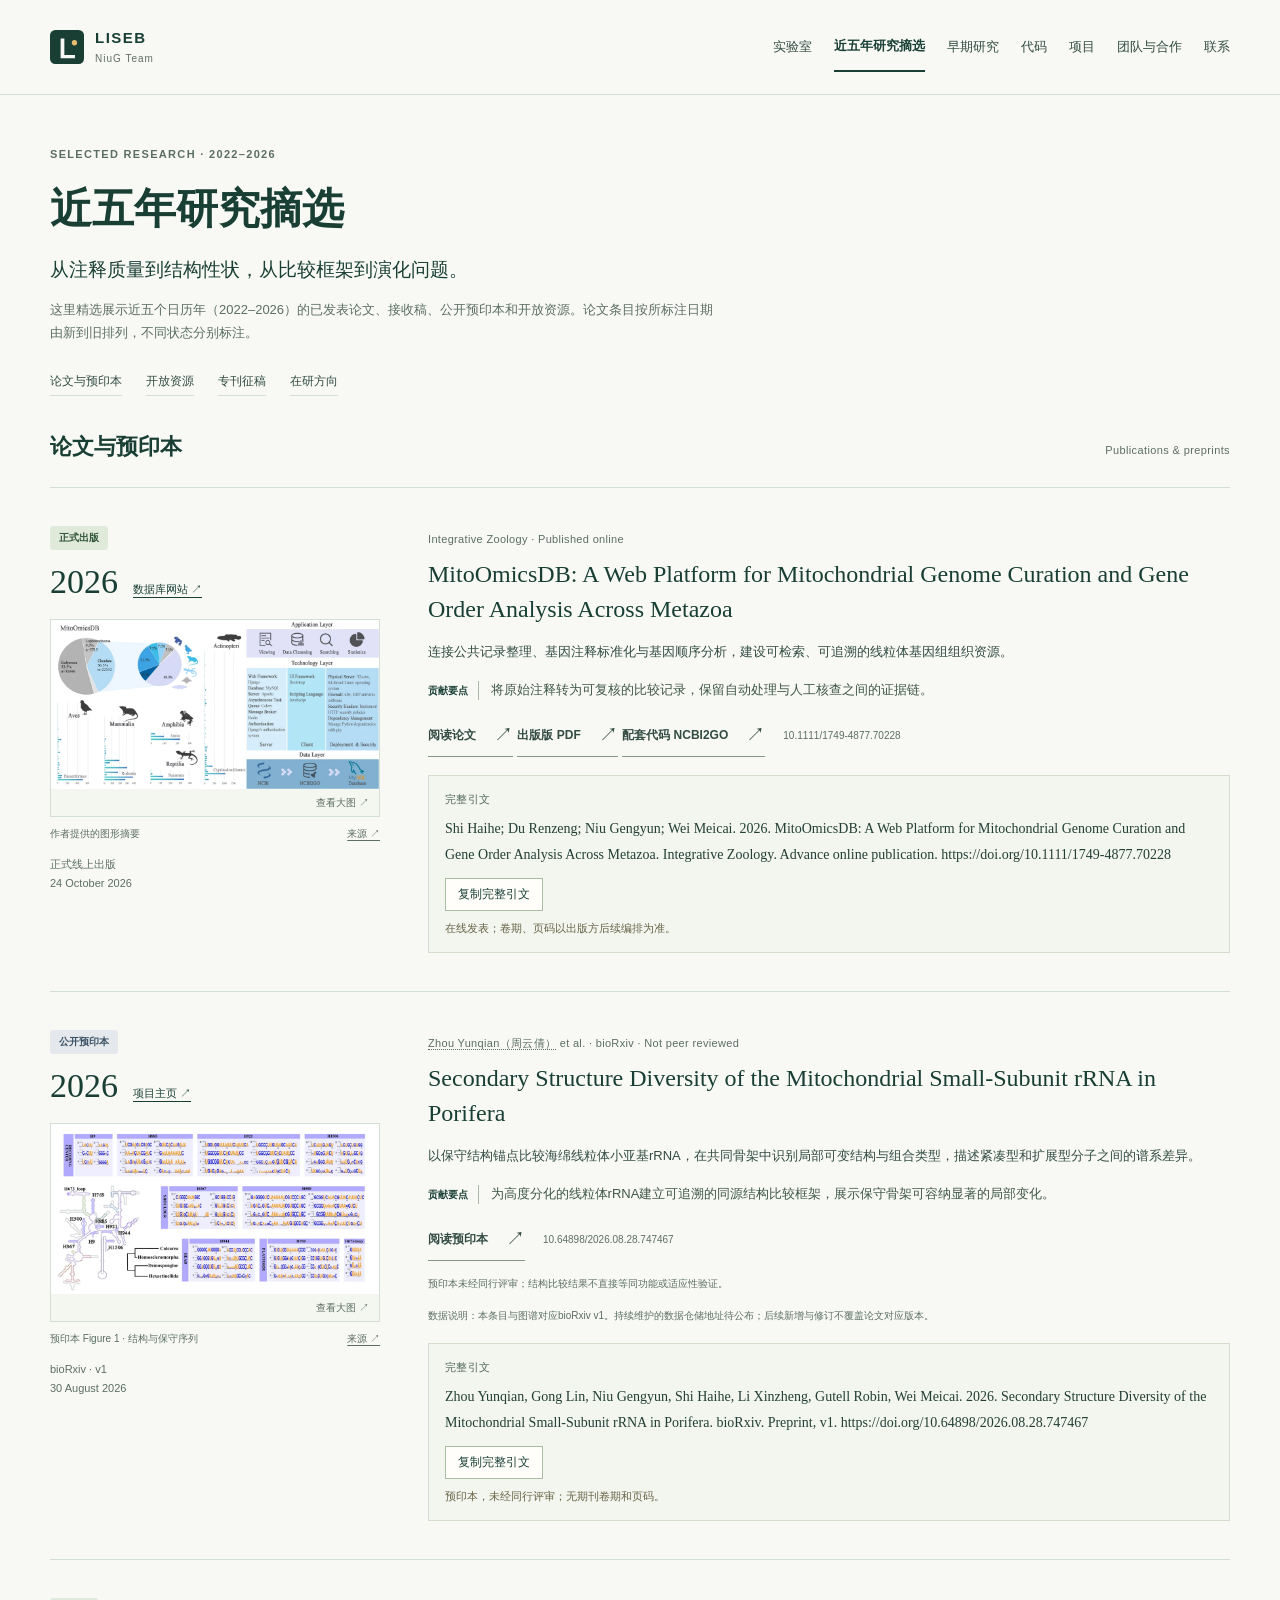
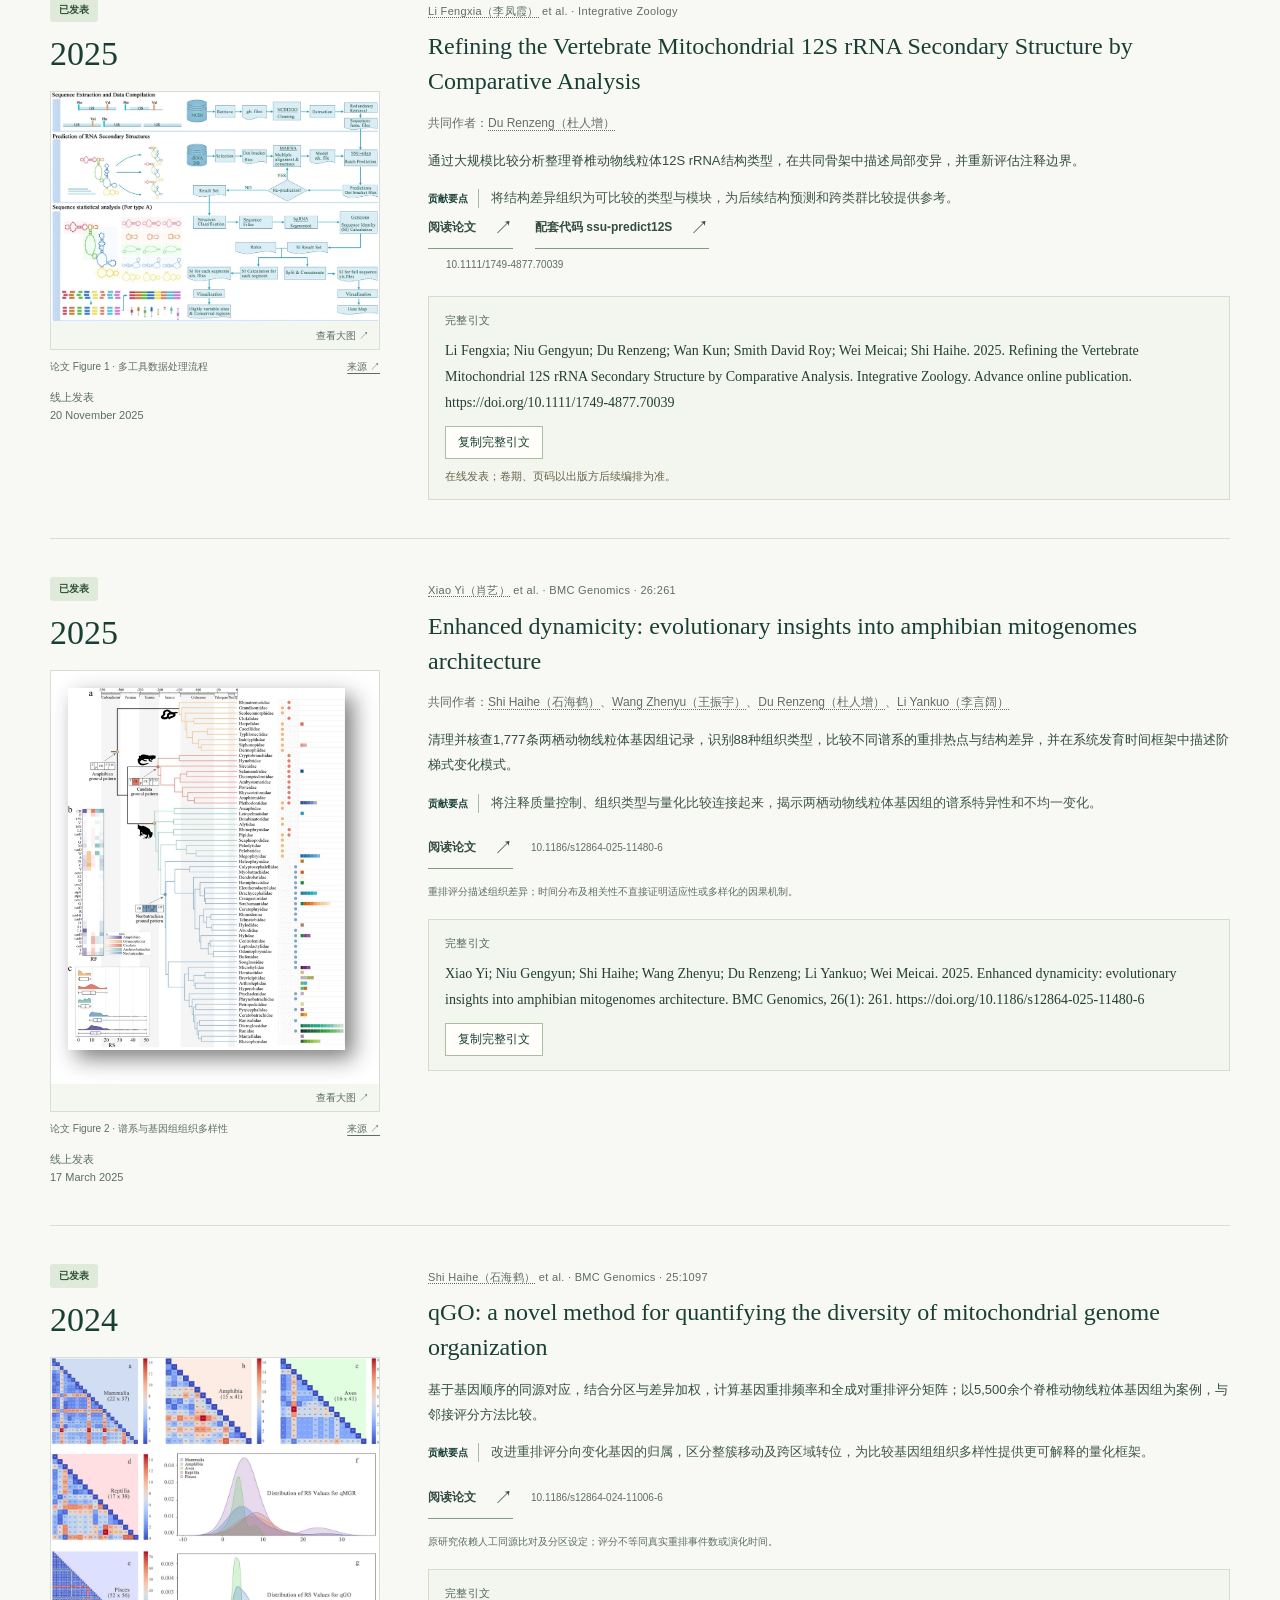
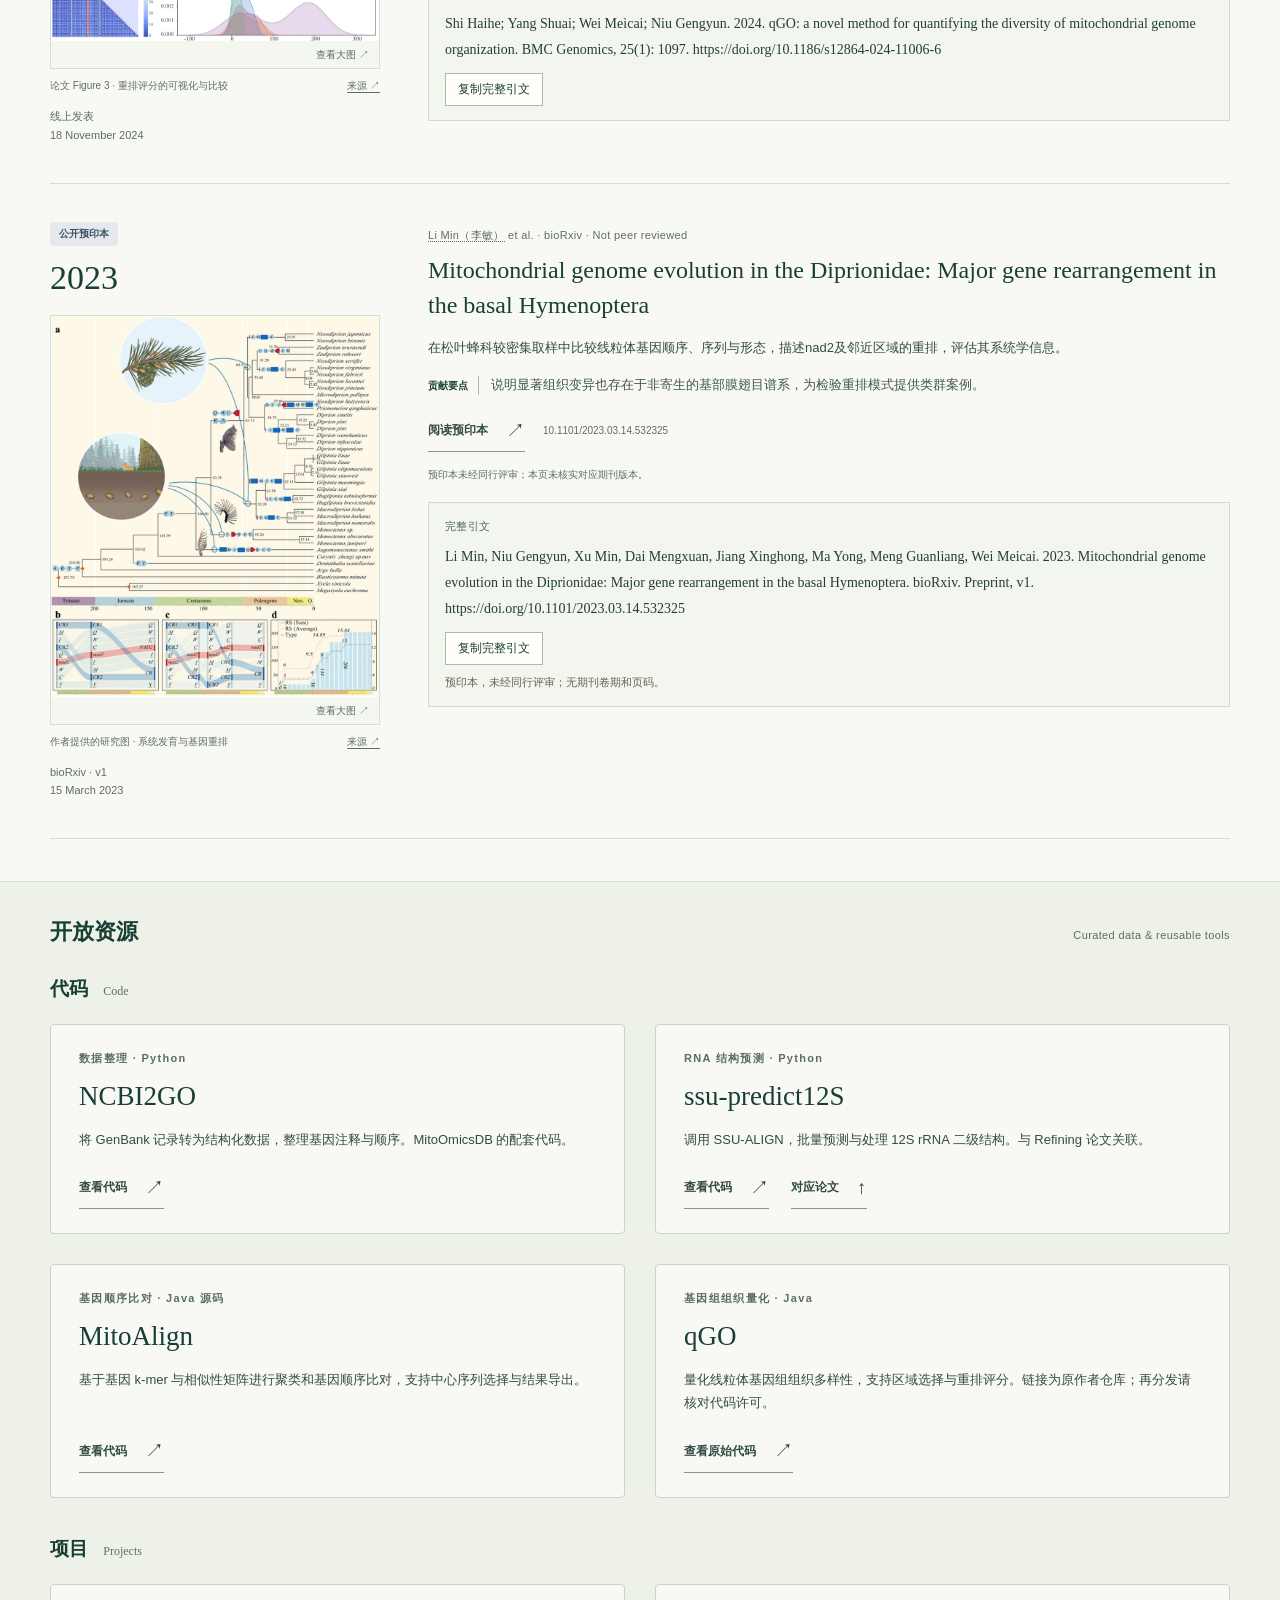
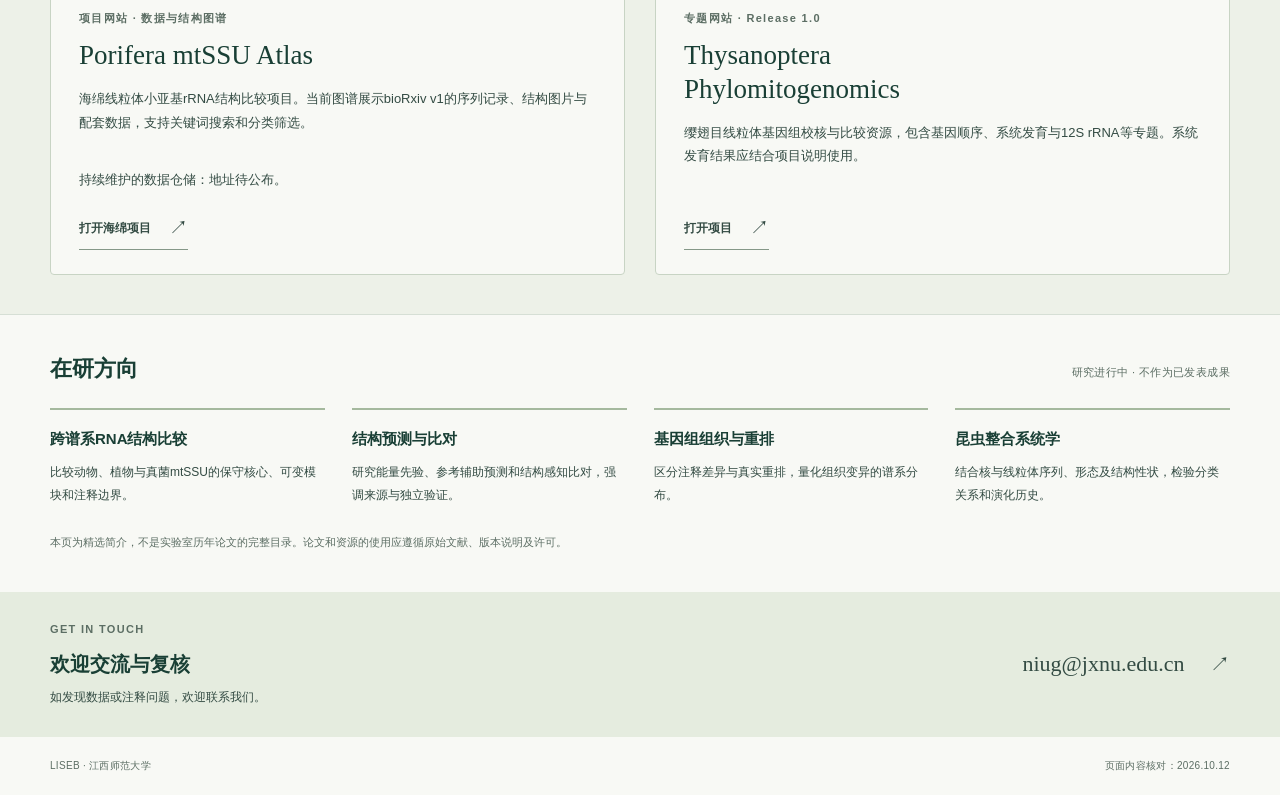
==== commit fec90f82: "Add copyable publication references and faculty email links Add full copyable citations across publi" ====
--- a/achievements.html
+++ b/achievements.html
@@ -8,7 +8,7 @@
   <title>近五年研究摘选 · LISEB</title>
   
   <link rel="stylesheet" href="styles.css"><link rel="stylesheet" href="site_updates.css">
-<link rel="stylesheet" href="recent_visuals.css"><link rel="stylesheet" href="site_identity.css"><link rel="icon" href="favicon-32.png" type="image/png" sizes="32x32"><link rel="icon" href="favicon.svg" type="image/svg+xml"><link rel="apple-touch-icon" href="apple-touch-icon.png" sizes="180x180"><link rel="canonical" href="https://mitoooool.github.io/achievements.html"><meta property="og:type" content="website"><meta property="og:locale" content="zh_CN"><meta property="og:site_name" content="LISEB · NiuG Team"><meta property="og:title" content="近五年研究摘选 · LISEB"><meta property="og:description" content="NiuG Team近五年研究摘选：论文、预印本、线粒体基因组与RNA结构开放资源。"><meta property="og:url" content="https://mitoooool.github.io/achievements.html"><meta property="og:image" content="https://mitoooool.github.io/share-card.png"><meta property="og:image:width" content="1200"><meta property="og:image:height" content="630"><meta property="og:image:alt" content="LISEB · NiuG Team：More is Different"><meta name="twitter:card" content="summary_large_image"><meta name="twitter:title" content="近五年研究摘选 · LISEB"><meta name="twitter:description" content="NiuG Team近五年研究摘选：论文、预印本、线粒体基因组与RNA结构开放资源。"><meta name="twitter:image" content="https://mitoooool.github.io/share-card.png"></head>
+<link rel="stylesheet" href="recent_visuals.css"><link rel="stylesheet" href="site_identity.css"><link rel="icon" href="favicon-32.png" type="image/png" sizes="32x32"><link rel="icon" href="favicon.svg" type="image/svg+xml"><link rel="apple-touch-icon" href="apple-touch-icon.png" sizes="180x180"><link rel="canonical" href="https://mitoooool.github.io/achievements.html"><meta property="og:type" content="website"><meta property="og:locale" content="zh_CN"><meta property="og:site_name" content="LISEB · NiuG Team"><meta property="og:title" content="近五年研究摘选 · LISEB"><meta property="og:description" content="NiuG Team近五年研究摘选：论文、预印本、线粒体基因组与RNA结构开放资源。"><meta property="og:url" content="https://mitoooool.github.io/achievements.html"><meta property="og:image" content="https://mitoooool.github.io/share-card.png"><meta property="og:image:width" content="1200"><meta property="og:image:height" content="630"><meta property="og:image:alt" content="LISEB · NiuG Team：More is Different"><meta name="twitter:card" content="summary_large_image"><meta name="twitter:title" content="近五年研究摘选 · LISEB"><meta name="twitter:description" content="NiuG Team近五年研究摘选：论文、预印本、线粒体基因组与RNA结构开放资源。"><meta name="twitter:image" content="https://mitoooool.github.io/share-card.png"><link rel="stylesheet" href="citation_tools.css?v=20261028"></head>
 <body>
   <a class="skip-link" href="#main">跳至主要内容</a>
   <header class="site-header">
@@ -30,27 +30,27 @@
       <div class="section-heading"><h2 id="papers-title">论文与预印本</h2><p lang="en">Publications &amp; preprints</p></div>
 
       <article class="publication" aria-labelledby="pub-mitoomics" data-date="2026-10-24">
-        <div class="publication-status"><span class="badge published">正式出版</span><div class="pub-year-project"><span class="pub-year">2026</span><a class="pub-project-link" href="https://www.mitoooool.com/db/" target="_blank" rel="noopener noreferrer">数据库网站 ↗</a></div><figure class="research-graphic"><a class="graphic-open" href="research-figures/mitoomics-full.webp" target="_blank" rel="noopener noreferrer" aria-label="放大：MitoOmicsDB的数据组成及应用、技术、数据层架构"><img src="research-figures/mitoomics.webp" alt="MitoOmicsDB的数据组成及应用、技术、数据层架构" loading="lazy"><span class="graphic-enlarge">查看大图 ↗</span></a><figcaption>作者提供的图形摘要<a href="https://www.mitoooool.com/db/" target="_blank" rel="noopener noreferrer">来源 ↗</a></figcaption></figure><span class="status-detail">正式线上出版<br> <time datetime="2026-10-24">24 October 2026</time></span></div><div class="publication-body"><p class="journal" lang="en">Integrative Zoology · Published online</p><h3 id="pub-mitoomics" lang="en">MitoOmicsDB: A Web Platform for Mitochondrial Genome Curation and Gene Order Analysis Across Metazoa</h3><p>连接公共记录整理、基因注释标准化与基因顺序分析，建设可检索、可追溯的线粒体基因组组织资源。</p><p class="contribution"><span>贡献要点</span> 将原始注释转为可复核的比较记录，保留自动处理与人工核查之间的证据链。</p><a class="text-link" href="https://doi.org/10.1111/1749-4877.70228" target="_blank" rel="noopener noreferrer">阅读论文 <span aria-hidden="true">↗</span></a> <a class="text-link" href="https://onlinelibrary.wiley.com/doi/epdf/10.1111/1749-4877.70228" target="_blank" rel="noopener noreferrer">出版版 PDF <span aria-hidden="true">↗</span></a> <a class="text-link" href="https://github.com/Mitoooool/NCBI2GO" target="_blank" rel="noopener noreferrer">配套代码 NCBI2GO <span aria-hidden="true">↗</span><span class="sr-only">（在新标签页打开）</span></a><span class="doi">10.1111/1749-4877.70228</span></div>
+        <div class="publication-status"><span class="badge published">正式出版</span><div class="pub-year-project"><span class="pub-year">2026</span><a class="pub-project-link" href="https://www.mitoooool.com/db/" target="_blank" rel="noopener noreferrer">数据库网站 ↗</a></div><figure class="research-graphic"><a class="graphic-open" href="research-figures/mitoomics-full.webp" target="_blank" rel="noopener noreferrer" aria-label="放大：MitoOmicsDB的数据组成及应用、技术、数据层架构"><img src="research-figures/mitoomics.webp" alt="MitoOmicsDB的数据组成及应用、技术、数据层架构" loading="lazy"><span class="graphic-enlarge">查看大图 ↗</span></a><figcaption>作者提供的图形摘要<a href="https://www.mitoooool.com/db/" target="_blank" rel="noopener noreferrer">来源 ↗</a></figcaption></figure><span class="status-detail">正式线上出版<br> <time datetime="2026-10-24">24 October 2026</time></span></div><div class="publication-body"><p class="journal" lang="en">Integrative Zoology · Published online</p><h3 id="pub-mitoomics" lang="en">MitoOmicsDB: A Web Platform for Mitochondrial Genome Curation and Gene Order Analysis Across Metazoa</h3><p>连接公共记录整理、基因注释标准化与基因顺序分析，建设可检索、可追溯的线粒体基因组组织资源。</p><p class="contribution"><span>贡献要点</span> 将原始注释转为可复核的比较记录，保留自动处理与人工核查之间的证据链。</p><a class="text-link" href="https://doi.org/10.1111/1749-4877.70228" target="_blank" rel="noopener noreferrer">阅读论文 <span aria-hidden="true">↗</span></a> <a class="text-link" href="https://onlinelibrary.wiley.com/doi/epdf/10.1111/1749-4877.70228" target="_blank" rel="noopener noreferrer">出版版 PDF <span aria-hidden="true">↗</span></a> <a class="text-link" href="https://github.com/Mitoooool/NCBI2GO" target="_blank" rel="noopener noreferrer">配套代码 NCBI2GO <span aria-hidden="true">↗</span><span class="sr-only">（在新标签页打开）</span></a><span class="doi">10.1111/1749-4877.70228</span><div class="citation-block"><p class="citation-label">完整引文</p><p class="citation-text" lang="en">Shi Haihe; Du Renzeng; Niu Gengyun; Wei Meicai. 2026. MitoOmicsDB: A Web Platform for Mitochondrial Genome Curation and Gene Order Analysis Across Metazoa. Integrative Zoology. Advance online publication. https://doi.org/10.1111/1749-4877.70228</p><div class="reference-tools"><button type="button" class="reference-copy" data-citation="Shi Haihe; Du Renzeng; Niu Gengyun; Wei Meicai. 2026. MitoOmicsDB: A Web Platform for Mitochondrial Genome Curation and Gene Order Analysis Across Metazoa. Integrative Zoology. Advance online publication. https://doi.org/10.1111/1749-4877.70228">复制完整引文</button><span class="reference-status" role="status" aria-live="polite"></span></div><p class="citation-note">在线发表；卷期、页码以出版方后续编排为准。</p></div></div>
       </article>
 
       <article class="publication" aria-labelledby="pub-porifera" data-date="2026-08-30">
-        <div class="publication-status"><span class="badge preprint">公开预印本</span><div class="pub-year-project"><span class="pub-year">2026</span><a class="pub-project-link" href="https://mitoooool.github.io/porifera-mtssu-atlas/" target="_blank" rel="noopener noreferrer">项目主页 <span aria-hidden="true">↗</span></a></div><figure class="research-graphic"><a class="graphic-open" href="research-figures/porifera-full.webp" target="_blank" rel="noopener noreferrer" aria-label="放大：海绵mtSSU结构骨架、同源螺旋及不同纲的保守序列"><img src="research-figures/porifera.webp" alt="海绵mtSSU结构骨架、同源螺旋及不同纲的保守序列" loading="lazy"><span class="graphic-enlarge">查看大图 ↗</span></a><figcaption>预印本 Figure 1 · 结构与保守序列<a href="https://doi.org/10.64898/2026.08.28.747467" target="_blank" rel="noopener noreferrer">来源 ↗</a></figcaption></figure><span class="status-detail">bioRxiv · v1<br><time datetime="2026-08-30">30 August 2026</time></span></div><div class="publication-body"><p class="journal" lang="en"><a class="author-link" href="members.html#member-m024">Zhou Yunqian（周云倩）</a> et al. · bioRxiv · Not peer reviewed</p><h3 id="pub-porifera" lang="en">Secondary Structure Diversity of the Mitochondrial Small-Subunit rRNA in Porifera</h3><p>以保守结构锚点比较海绵线粒体小亚基rRNA，在共同骨架中识别局部可变结构与组合类型，描述紧凑型和扩展型分子之间的谱系差异。</p><p class="contribution"><span>贡献要点</span> 为高度分化的线粒体rRNA建立可追溯的同源结构比较框架，展示保守骨架可容纳显著的局部变化。</p><a class="text-link" href="https://doi.org/10.64898/2026.08.28.747467" target="_blank" rel="noopener noreferrer">阅读预印本 <span aria-hidden="true">↗</span><span class="sr-only">（在新标签页打开）</span></a><span class="doi">10.64898/2026.08.28.747467</span><p class="status-note">预印本未经同行评审；结构比较结果不直接等同功能或适应性验证。</p><p class="status-note">数据说明：本条目与图谱对应bioRxiv v1。持续维护的数据仓储地址待公布；后续新增与修订不覆盖论文对应版本。</p></div>
+        <div class="publication-status"><span class="badge preprint">公开预印本</span><div class="pub-year-project"><span class="pub-year">2026</span><a class="pub-project-link" href="https://mitoooool.github.io/porifera-mtssu-atlas/" target="_blank" rel="noopener noreferrer">项目主页 <span aria-hidden="true">↗</span></a></div><figure class="research-graphic"><a class="graphic-open" href="research-figures/porifera-full.webp" target="_blank" rel="noopener noreferrer" aria-label="放大：海绵mtSSU结构骨架、同源螺旋及不同纲的保守序列"><img src="research-figures/porifera.webp" alt="海绵mtSSU结构骨架、同源螺旋及不同纲的保守序列" loading="lazy"><span class="graphic-enlarge">查看大图 ↗</span></a><figcaption>预印本 Figure 1 · 结构与保守序列<a href="https://doi.org/10.64898/2026.08.28.747467" target="_blank" rel="noopener noreferrer">来源 ↗</a></figcaption></figure><span class="status-detail">bioRxiv · v1<br><time datetime="2026-08-30">30 August 2026</time></span></div><div class="publication-body"><p class="journal" lang="en"><a class="author-link" href="members.html#member-m024">Zhou Yunqian（周云倩）</a> et al. · bioRxiv · Not peer reviewed</p><h3 id="pub-porifera" lang="en">Secondary Structure Diversity of the Mitochondrial Small-Subunit rRNA in Porifera</h3><p>以保守结构锚点比较海绵线粒体小亚基rRNA，在共同骨架中识别局部可变结构与组合类型，描述紧凑型和扩展型分子之间的谱系差异。</p><p class="contribution"><span>贡献要点</span> 为高度分化的线粒体rRNA建立可追溯的同源结构比较框架，展示保守骨架可容纳显著的局部变化。</p><a class="text-link" href="https://doi.org/10.64898/2026.08.28.747467" target="_blank" rel="noopener noreferrer">阅读预印本 <span aria-hidden="true">↗</span><span class="sr-only">（在新标签页打开）</span></a><span class="doi">10.64898/2026.08.28.747467</span><p class="status-note">预印本未经同行评审；结构比较结果不直接等同功能或适应性验证。</p><p class="status-note">数据说明：本条目与图谱对应bioRxiv v1。持续维护的数据仓储地址待公布；后续新增与修订不覆盖论文对应版本。</p><div class="citation-block"><p class="citation-label">完整引文</p><p class="citation-text" lang="en">Zhou Yunqian, Gong Lin, Niu Gengyun, Shi Haihe, Li Xinzheng, Gutell Robin, Wei Meicai. 2026. Secondary Structure Diversity of the Mitochondrial Small-Subunit rRNA in Porifera. bioRxiv. Preprint, v1. https://doi.org/10.64898/2026.08.28.747467</p><div class="reference-tools"><button type="button" class="reference-copy" data-citation="Zhou Yunqian, Gong Lin, Niu Gengyun, Shi Haihe, Li Xinzheng, Gutell Robin, Wei Meicai. 2026. Secondary Structure Diversity of the Mitochondrial Small-Subunit rRNA in Porifera. bioRxiv. Preprint, v1. https://doi.org/10.64898/2026.08.28.747467">复制完整引文</button><span class="reference-status" role="status" aria-live="polite"></span></div><p class="citation-note">预印本，未经同行评审；无期刊卷期和页码。</p></div></div>
       </article>
 
       <article class="publication" aria-labelledby="pub-vertebrate" data-date="2025-11-20">
-        <div class="publication-status"><span class="badge published">已发表</span><span class="pub-year">2025</span><figure class="research-graphic"><a class="graphic-open" href="research-figures/vertebrate-workflow-full.webp" target="_blank" rel="noopener noreferrer" aria-label="放大：Refining Figure 1原文流程图，包含序列提取、RNA二级结构预测及序列统计分析三个阶段"><img src="research-figures/vertebrate-workflow.webp" alt="Refining Figure 1原文流程图，包含序列提取、RNA二级结构预测及序列统计分析三个阶段" loading="lazy"><span class="graphic-enlarge">查看大图 ↗</span></a><figcaption>论文 Figure 1 · 多工具数据处理流程<a href="https://doi.org/10.1111/1749-4877.70039" target="_blank" rel="noopener noreferrer">来源 ↗</a></figcaption></figure><span class="status-detail">线上发表<br>20 November 2025</span></div><div class="publication-body"><p class="journal" lang="en"><a class="author-link" href="members.html#member-m018">Li Fengxia（李凤霞）</a> et al. · Integrative Zoology</p><h3 id="pub-vertebrate" lang="en">Refining the Vertebrate Mitochondrial 12S rRNA Secondary Structure by Comparative Analysis</h3><p class="recent-contributors">共同作者：<a class="author-link" href="members.html#member-m021">Du Renzeng（杜人增）</a></p><p>通过大规模比较分析整理脊椎动物线粒体12S rRNA结构类型，在共同骨架中描述局部变异，并重新评估注释边界。</p><p class="contribution"><span>贡献要点</span> 将结构差异组织为可比较的类型与模块，为后续结构预测和跨类群比较提供参考。</p><div class="publication-links"><a class="text-link" href="https://doi.org/10.1111/1749-4877.70039" target="_blank" rel="noopener noreferrer">阅读论文 <span aria-hidden="true">↗</span><span class="sr-only">（在新标签页打开）</span></a><a class="text-link paper-code-link" href="https://github.com/Mitoooool/ssu-predict12S" target="_blank" rel="noopener noreferrer">配套代码 ssu-predict12S <span aria-hidden="true">↗</span><span class="sr-only">（在新标签页打开）</span></a></div><span class="doi">10.1111/1749-4877.70039</span></div>
+        <div class="publication-status"><span class="badge published">已发表</span><span class="pub-year">2025</span><figure class="research-graphic"><a class="graphic-open" href="research-figures/vertebrate-workflow-full.webp" target="_blank" rel="noopener noreferrer" aria-label="放大：Refining Figure 1原文流程图，包含序列提取、RNA二级结构预测及序列统计分析三个阶段"><img src="research-figures/vertebrate-workflow.webp" alt="Refining Figure 1原文流程图，包含序列提取、RNA二级结构预测及序列统计分析三个阶段" loading="lazy"><span class="graphic-enlarge">查看大图 ↗</span></a><figcaption>论文 Figure 1 · 多工具数据处理流程<a href="https://doi.org/10.1111/1749-4877.70039" target="_blank" rel="noopener noreferrer">来源 ↗</a></figcaption></figure><span class="status-detail">线上发表<br>20 November 2025</span></div><div class="publication-body"><p class="journal" lang="en"><a class="author-link" href="members.html#member-m018">Li Fengxia（李凤霞）</a> et al. · Integrative Zoology</p><h3 id="pub-vertebrate" lang="en">Refining the Vertebrate Mitochondrial 12S rRNA Secondary Structure by Comparative Analysis</h3><p class="recent-contributors">共同作者：<a class="author-link" href="members.html#member-m021">Du Renzeng（杜人增）</a></p><p>通过大规模比较分析整理脊椎动物线粒体12S rRNA结构类型，在共同骨架中描述局部变异，并重新评估注释边界。</p><p class="contribution"><span>贡献要点</span> 将结构差异组织为可比较的类型与模块，为后续结构预测和跨类群比较提供参考。</p><div class="publication-links"><a class="text-link" href="https://doi.org/10.1111/1749-4877.70039" target="_blank" rel="noopener noreferrer">阅读论文 <span aria-hidden="true">↗</span><span class="sr-only">（在新标签页打开）</span></a><a class="text-link paper-code-link" href="https://github.com/Mitoooool/ssu-predict12S" target="_blank" rel="noopener noreferrer">配套代码 ssu-predict12S <span aria-hidden="true">↗</span><span class="sr-only">（在新标签页打开）</span></a></div><span class="doi">10.1111/1749-4877.70039</span><div class="citation-block"><p class="citation-label">完整引文</p><p class="citation-text" lang="en">Li Fengxia; Niu Gengyun; Du Renzeng; Wan Kun; Smith David Roy; Wei Meicai; Shi Haihe. 2025. Refining the Vertebrate Mitochondrial 12S rRNA Secondary Structure by Comparative Analysis. Integrative Zoology. Advance online publication. https://doi.org/10.1111/1749-4877.70039</p><div class="reference-tools"><button type="button" class="reference-copy" data-citation="Li Fengxia; Niu Gengyun; Du Renzeng; Wan Kun; Smith David Roy; Wei Meicai; Shi Haihe. 2025. Refining the Vertebrate Mitochondrial 12S rRNA Secondary Structure by Comparative Analysis. Integrative Zoology. Advance online publication. https://doi.org/10.1111/1749-4877.70039">复制完整引文</button><span class="reference-status" role="status" aria-live="polite"></span></div><p class="citation-note">在线发表；卷期、页码以出版方后续编排为准。</p></div></div>
       </article>
 
       <article class="publication" aria-labelledby="pub-amphibian" data-date="2025-03-17">
-        <div class="publication-status"><span class="badge published">已发表</span><span class="pub-year">2025</span><figure class="research-graphic"><a class="graphic-open" href="research-figures/amphibian-figure2-full.webp" target="_blank" rel="noopener noreferrer" aria-label="放大：两栖动物谱系、基因组组织类型及重排频率和评分，包含Figure 2的a、b、c三个分图"><img src="research-figures/amphibian-figure2.webp" alt="两栖动物谱系、基因组组织类型及重排频率和评分，包含Figure 2的a、b、c三个分图" loading="lazy"><span class="graphic-enlarge">查看大图 ↗</span></a><figcaption>论文 Figure 2 · 谱系与基因组组织多样性<a href="https://doi.org/10.1186/s12864-025-11480-6" target="_blank" rel="noopener noreferrer">来源 ↗</a></figcaption></figure><span class="status-detail">线上发表<br><time datetime="2025-03-17">17 March 2025</time></span></div><div class="publication-body"><p class="journal" lang="en"><a class="author-link" href="members.html#member-m016">Xiao Yi（肖艺）</a> et al. · BMC Genomics · 26:261</p><h3 id="pub-amphibian" lang="en">Enhanced dynamicity: evolutionary insights into amphibian mitogenomes architecture</h3><p class="recent-contributors">共同作者：<a class="author-link" href="members.html#member-a005">Shi Haihe（石海鹤）</a>、<a class="author-link" href="members.html#member-s007">Wang Zhenyu（王振宇）</a>、<a class="author-link" href="members.html#member-m021">Du Renzeng（杜人增）</a>、<a class="author-link" href="members.html#member-s008">Li Yankuo（李言阔）</a></p><p>清理并核查1,777条两栖动物线粒体基因组记录，识别88种组织类型，比较不同谱系的重排热点与结构差异，并在系统发育时间框架中描述阶梯式变化模式。</p><p class="contribution"><span>贡献要点</span> 将注释质量控制、组织类型与量化比较连接起来，揭示两栖动物线粒体基因组的谱系特异性和不均一变化。</p><a class="text-link" href="https://doi.org/10.1186/s12864-025-11480-6" target="_blank" rel="noopener noreferrer">阅读论文 <span aria-hidden="true">↗</span><span class="sr-only">（在新标签页打开）</span></a><span class="doi">10.1186/s12864-025-11480-6</span><p class="status-note">重排评分描述组织差异；时间分布及相关性不直接证明适应性或多样化的因果机制。</p></div>
+        <div class="publication-status"><span class="badge published">已发表</span><span class="pub-year">2025</span><figure class="research-graphic"><a class="graphic-open" href="research-figures/amphibian-figure2-full.webp" target="_blank" rel="noopener noreferrer" aria-label="放大：两栖动物谱系、基因组组织类型及重排频率和评分，包含Figure 2的a、b、c三个分图"><img src="research-figures/amphibian-figure2.webp" alt="两栖动物谱系、基因组组织类型及重排频率和评分，包含Figure 2的a、b、c三个分图" loading="lazy"><span class="graphic-enlarge">查看大图 ↗</span></a><figcaption>论文 Figure 2 · 谱系与基因组组织多样性<a href="https://doi.org/10.1186/s12864-025-11480-6" target="_blank" rel="noopener noreferrer">来源 ↗</a></figcaption></figure><span class="status-detail">线上发表<br><time datetime="2025-03-17">17 March 2025</time></span></div><div class="publication-body"><p class="journal" lang="en"><a class="author-link" href="members.html#member-m016">Xiao Yi（肖艺）</a> et al. · BMC Genomics · 26:261</p><h3 id="pub-amphibian" lang="en">Enhanced dynamicity: evolutionary insights into amphibian mitogenomes architecture</h3><p class="recent-contributors">共同作者：<a class="author-link" href="members.html#member-a005">Shi Haihe（石海鹤）</a>、<a class="author-link" href="members.html#member-s007">Wang Zhenyu（王振宇）</a>、<a class="author-link" href="members.html#member-m021">Du Renzeng（杜人增）</a>、<a class="author-link" href="members.html#member-s008">Li Yankuo（李言阔）</a></p><p>清理并核查1,777条两栖动物线粒体基因组记录，识别88种组织类型，比较不同谱系的重排热点与结构差异，并在系统发育时间框架中描述阶梯式变化模式。</p><p class="contribution"><span>贡献要点</span> 将注释质量控制、组织类型与量化比较连接起来，揭示两栖动物线粒体基因组的谱系特异性和不均一变化。</p><a class="text-link" href="https://doi.org/10.1186/s12864-025-11480-6" target="_blank" rel="noopener noreferrer">阅读论文 <span aria-hidden="true">↗</span><span class="sr-only">（在新标签页打开）</span></a><span class="doi">10.1186/s12864-025-11480-6</span><p class="status-note">重排评分描述组织差异；时间分布及相关性不直接证明适应性或多样化的因果机制。</p><div class="citation-block"><p class="citation-label">完整引文</p><p class="citation-text" lang="en">Xiao Yi; Niu Gengyun; Shi Haihe; Wang Zhenyu; Du Renzeng; Li Yankuo; Wei Meicai. 2025. Enhanced dynamicity: evolutionary insights into amphibian mitogenomes architecture. BMC Genomics, 26(1): 261. https://doi.org/10.1186/s12864-025-11480-6</p><div class="reference-tools"><button type="button" class="reference-copy" data-citation="Xiao Yi; Niu Gengyun; Shi Haihe; Wang Zhenyu; Du Renzeng; Li Yankuo; Wei Meicai. 2025. Enhanced dynamicity: evolutionary insights into amphibian mitogenomes architecture. BMC Genomics, 26(1): 261. https://doi.org/10.1186/s12864-025-11480-6">复制完整引文</button><span class="reference-status" role="status" aria-live="polite"></span></div></div></div>
       </article>
 
       <article class="publication" aria-labelledby="pub-qgo" data-date="2024-11-18">
-        <div class="publication-status"><span class="badge published">已发表</span><span class="pub-year">2024</span><figure class="research-graphic"><a class="graphic-open" href="research-figures/qgo-figure3-full.webp" target="_blank" rel="noopener noreferrer" aria-label="放大：qGO Figure 3：五组脊椎动物的重排评分矩阵及qMGR、qGO评分分布比较"><img src="research-figures/qgo-figure3.webp" alt="qGO Figure 3：五组脊椎动物的重排评分矩阵及qMGR、qGO评分分布比较" loading="lazy"><span class="graphic-enlarge">查看大图 ↗</span></a><figcaption>论文 Figure 3 · 重排评分的可视化与比较<a href="https://doi.org/10.1186/s12864-024-11006-6" target="_blank" rel="noopener noreferrer">来源 ↗</a></figcaption></figure><span class="status-detail">线上发表<br><time datetime="2024-11-18">18 November 2024</time></span></div><div class="publication-body"><p class="journal" lang="en"><a class="author-link" href="members.html#member-a005">Shi Haihe（石海鹤）</a> et al. · BMC Genomics · 25:1097</p><h3 id="pub-qgo" lang="en">qGO: a novel method for quantifying the diversity of mitochondrial genome organization</h3><p>基于基因顺序的同源对应，结合分区与差异加权，计算基因重排频率和全成对重排评分矩阵；以5,500余个脊椎动物线粒体基因组为案例，与邻接评分方法比较。</p><p class="contribution"><span>贡献要点</span> 改进重排评分向变化基因的归属，区分整簇移动及跨区域转位，为比较基因组组织多样性提供更可解释的量化框架。</p><a class="text-link" href="https://doi.org/10.1186/s12864-024-11006-6" target="_blank" rel="noopener noreferrer">阅读论文 <span aria-hidden="true">↗</span><span class="sr-only">（在新标签页打开）</span></a><span class="doi">10.1186/s12864-024-11006-6</span><p class="status-note">原研究依赖人工同源比对及分区设定；评分不等同真实重排事件数或演化时间。</p></div>
+        <div class="publication-status"><span class="badge published">已发表</span><span class="pub-year">2024</span><figure class="research-graphic"><a class="graphic-open" href="research-figures/qgo-figure3-full.webp" target="_blank" rel="noopener noreferrer" aria-label="放大：qGO Figure 3：五组脊椎动物的重排评分矩阵及qMGR、qGO评分分布比较"><img src="research-figures/qgo-figure3.webp" alt="qGO Figure 3：五组脊椎动物的重排评分矩阵及qMGR、qGO评分分布比较" loading="lazy"><span class="graphic-enlarge">查看大图 ↗</span></a><figcaption>论文 Figure 3 · 重排评分的可视化与比较<a href="https://doi.org/10.1186/s12864-024-11006-6" target="_blank" rel="noopener noreferrer">来源 ↗</a></figcaption></figure><span class="status-detail">线上发表<br><time datetime="2024-11-18">18 November 2024</time></span></div><div class="publication-body"><p class="journal" lang="en"><a class="author-link" href="members.html#member-a005">Shi Haihe（石海鹤）</a> et al. · BMC Genomics · 25:1097</p><h3 id="pub-qgo" lang="en">qGO: a novel method for quantifying the diversity of mitochondrial genome organization</h3><p>基于基因顺序的同源对应，结合分区与差异加权，计算基因重排频率和全成对重排评分矩阵；以5,500余个脊椎动物线粒体基因组为案例，与邻接评分方法比较。</p><p class="contribution"><span>贡献要点</span> 改进重排评分向变化基因的归属，区分整簇移动及跨区域转位，为比较基因组组织多样性提供更可解释的量化框架。</p><a class="text-link" href="https://doi.org/10.1186/s12864-024-11006-6" target="_blank" rel="noopener noreferrer">阅读论文 <span aria-hidden="true">↗</span><span class="sr-only">（在新标签页打开）</span></a><span class="doi">10.1186/s12864-024-11006-6</span><p class="status-note">原研究依赖人工同源比对及分区设定；评分不等同真实重排事件数或演化时间。</p><div class="citation-block"><p class="citation-label">完整引文</p><p class="citation-text" lang="en">Shi Haihe; Yang Shuai; Wei Meicai; Niu Gengyun. 2024. qGO: a novel method for quantifying the diversity of mitochondrial genome organization. BMC Genomics, 25(1): 1097. https://doi.org/10.1186/s12864-024-11006-6</p><div class="reference-tools"><button type="button" class="reference-copy" data-citation="Shi Haihe; Yang Shuai; Wei Meicai; Niu Gengyun. 2024. qGO: a novel method for quantifying the diversity of mitochondrial genome organization. BMC Genomics, 25(1): 1097. https://doi.org/10.1186/s12864-024-11006-6">复制完整引文</button><span class="reference-status" role="status" aria-live="polite"></span></div></div></div>
       </article>
 
       <article class="publication" aria-labelledby="pub-diprionidae" data-date="2023-03-15">
-        <div class="publication-status"><span class="badge preprint">公开预印本</span><span class="pub-year">2023</span><figure class="research-graphic"><a class="graphic-open" href="research-figures/diprionidae-research-full.webp" target="_blank" rel="noopener noreferrer" aria-label="放大：松叶蜂科系统发育时间树、生活史示意、基因组织变化及重排评分，包含a至d四个分图"><img src="research-figures/diprionidae-research.webp" alt="松叶蜂科系统发育时间树、生活史示意、基因组织变化及重排评分，包含a至d四个分图" loading="lazy"><span class="graphic-enlarge">查看大图 ↗</span></a><figcaption>作者提供的研究图 · 系统发育与基因重排<a href="https://doi.org/10.1101/2023.03.14.532325" target="_blank" rel="noopener noreferrer">来源 ↗</a></figcaption></figure><span class="status-detail">bioRxiv · v1<br>15 March 2023</span></div><div class="publication-body"><p class="journal" lang="en"><a class="author-link" href="members.html#member-m010">Li Min（李敏）</a> et al. · bioRxiv · Not peer reviewed</p><h3 id="pub-diprionidae" lang="en">Mitochondrial genome evolution in the Diprionidae: Major gene rearrangement in the basal Hymenoptera</h3><p>在松叶蜂科较密集取样中比较线粒体基因顺序、序列与形态，描述nad2及邻近区域的重排，评估其系统学信息。</p><p class="contribution"><span>贡献要点</span> 说明显著组织变异也存在于非寄生的基部膜翅目谱系，为检验重排模式提供类群案例。</p><a class="text-link" href="https://doi.org/10.1101/2023.03.14.532325" target="_blank" rel="noopener noreferrer">阅读预印本 <span aria-hidden="true">↗</span><span class="sr-only">（在新标签页打开）</span></a><span class="doi">10.1101/2023.03.14.532325</span><p class="status-note">预印本未经同行评审；本页未核实对应期刊版本。</p></div>
+        <div class="publication-status"><span class="badge preprint">公开预印本</span><span class="pub-year">2023</span><figure class="research-graphic"><a class="graphic-open" href="research-figures/diprionidae-research-full.webp" target="_blank" rel="noopener noreferrer" aria-label="放大：松叶蜂科系统发育时间树、生活史示意、基因组织变化及重排评分，包含a至d四个分图"><img src="research-figures/diprionidae-research.webp" alt="松叶蜂科系统发育时间树、生活史示意、基因组织变化及重排评分，包含a至d四个分图" loading="lazy"><span class="graphic-enlarge">查看大图 ↗</span></a><figcaption>作者提供的研究图 · 系统发育与基因重排<a href="https://doi.org/10.1101/2023.03.14.532325" target="_blank" rel="noopener noreferrer">来源 ↗</a></figcaption></figure><span class="status-detail">bioRxiv · v1<br>15 March 2023</span></div><div class="publication-body"><p class="journal" lang="en"><a class="author-link" href="members.html#member-m010">Li Min（李敏）</a> et al. · bioRxiv · Not peer reviewed</p><h3 id="pub-diprionidae" lang="en">Mitochondrial genome evolution in the Diprionidae: Major gene rearrangement in the basal Hymenoptera</h3><p>在松叶蜂科较密集取样中比较线粒体基因顺序、序列与形态，描述nad2及邻近区域的重排，评估其系统学信息。</p><p class="contribution"><span>贡献要点</span> 说明显著组织变异也存在于非寄生的基部膜翅目谱系，为检验重排模式提供类群案例。</p><a class="text-link" href="https://doi.org/10.1101/2023.03.14.532325" target="_blank" rel="noopener noreferrer">阅读预印本 <span aria-hidden="true">↗</span><span class="sr-only">（在新标签页打开）</span></a><span class="doi">10.1101/2023.03.14.532325</span><p class="status-note">预印本未经同行评审；本页未核实对应期刊版本。</p><div class="citation-block"><p class="citation-label">完整引文</p><p class="citation-text" lang="en">Li Min, Niu Gengyun, Xu Min, Dai Mengxuan, Jiang Xinghong, Ma Yong, Meng Guanliang, Wei Meicai. 2023. Mitochondrial genome evolution in the Diprionidae: Major gene rearrangement in the basal Hymenoptera. bioRxiv. Preprint, v1. https://doi.org/10.1101/2023.03.14.532325</p><div class="reference-tools"><button type="button" class="reference-copy" data-citation="Li Min, Niu Gengyun, Xu Min, Dai Mengxuan, Jiang Xinghong, Ma Yong, Meng Guanliang, Wei Meicai. 2023. Mitochondrial genome evolution in the Diprionidae: Major gene rearrangement in the basal Hymenoptera. bioRxiv. Preprint, v1. https://doi.org/10.1101/2023.03.14.532325">复制完整引文</button><span class="reference-status" role="status" aria-live="polite"></span></div><p class="citation-note">预印本，未经同行评审；无期刊卷期和页码。</p></div></div>
       </article>
     </section>
 
@@ -89,5 +89,6 @@
     <section class="contact-section"><div class="container contact-inner"><div><p class="eyebrow" lang="en">GET IN TOUCH</p><h2>欢迎交流与复核</h2><p>如发现数据或注释问题，欢迎联系我们。</p></div><a href="mailto:niug@jxnu.edu.cn" class="email-link">niug@jxnu.edu.cn <span aria-hidden="true">↗</span></a></div></section>
   </main>
   <footer class="site-footer"><div class="container footer-inner"><span><a href="https://mitoooool.github.io/">LISEB · 江西师范大学</a></span><span>页面内容核对：<time datetime="2026-10-12">2026.10.12</time></span></div></footer>
+<script src="citation_tools.js?v=20261028" defer></script>
 </body>
 </html>
--- a/citation_tools.css
+++ b/citation_tools.css
@@ -0,0 +1,16 @@
+.citation-block{margin:18px 0 0;padding:14px 16px;border:1px solid #d3dccd;background:#f3f5ef;min-width:0}
+.citation-label{margin:0 0 7px;font-size:11px;color:#52685a;letter-spacing:.04em}
+.citation-text{margin:0;font:14px/1.85 Georgia,"Times New Roman","Microsoft YaHei",serif;color:#233f35;overflow-wrap:anywhere;user-select:text}
+.reference-tools{display:flex;align-items:center;flex-wrap:wrap;gap:8px 12px;margin-top:10px}
+.reference-copy{font:12px/1.6 "Microsoft YaHei",sans-serif;color:#193f35;border:1px solid #aabda3;background:#fffefa;border-radius:0;padding:6px 12px;cursor:pointer}
+.reference-copy:hover{background:#e7eee1;border-color:#526b59}
+.reference-copy:focus-visible{outline:3px solid #ac7e38;outline-offset:3px}
+.reference-copy:disabled{opacity:.65;cursor:wait}
+.reference-status{font-size:11px;line-height:1.7;color:#52685a}
+.citation-note{margin:8px 0 0;font-size:11px;line-height:1.7;color:#686448}
+.citation-details{margin:12px 0 0;font-size:12px}
+.citation-details summary{cursor:pointer;color:#52685a}
+.citation-details .citation-text{margin-top:10px}
+.teacher-email{font-size:13px;line-height:1.8;margin:12px 0 0;overflow-wrap:anywhere}
+.teacher-email a{text-decoration:none;border-bottom:1px dotted #829680}
+@media(max-width:600px){.citation-block{padding:12px}.citation-text{font-size:13px}.reference-copy{min-height:40px}}
